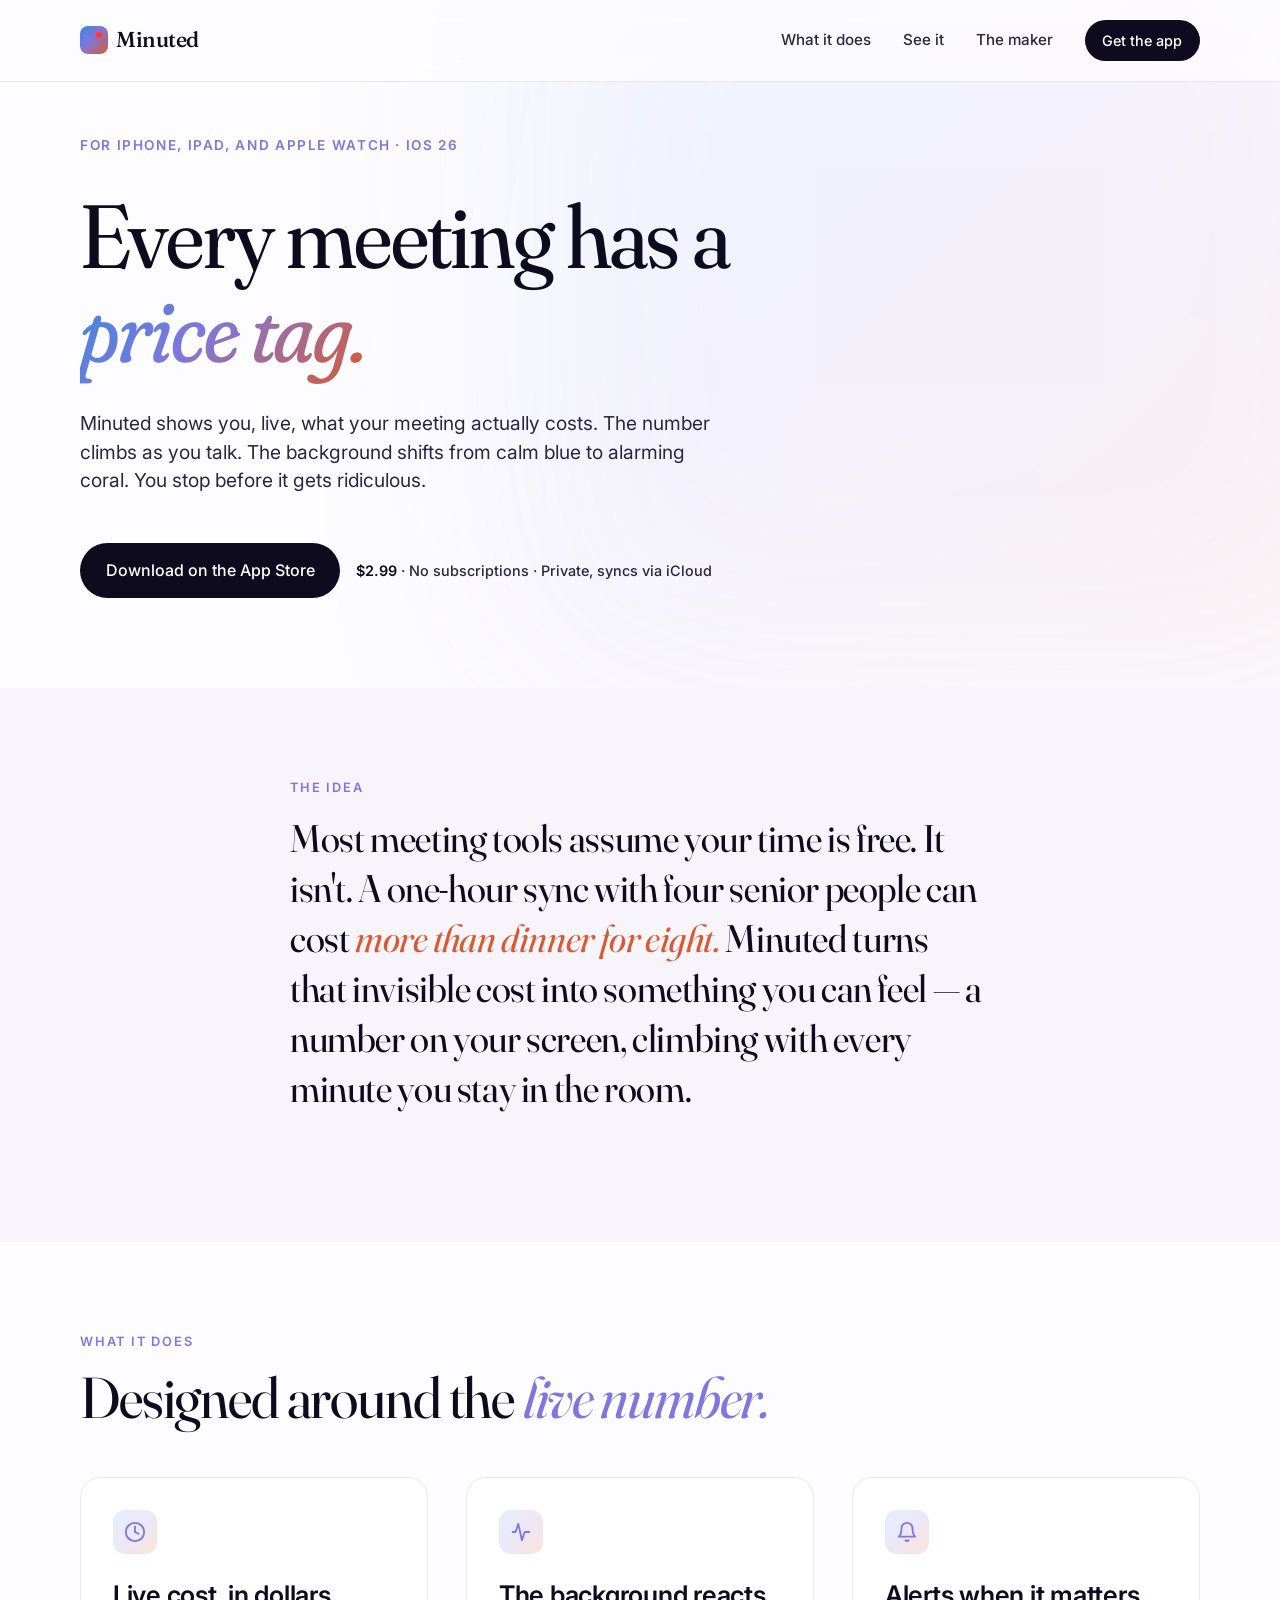
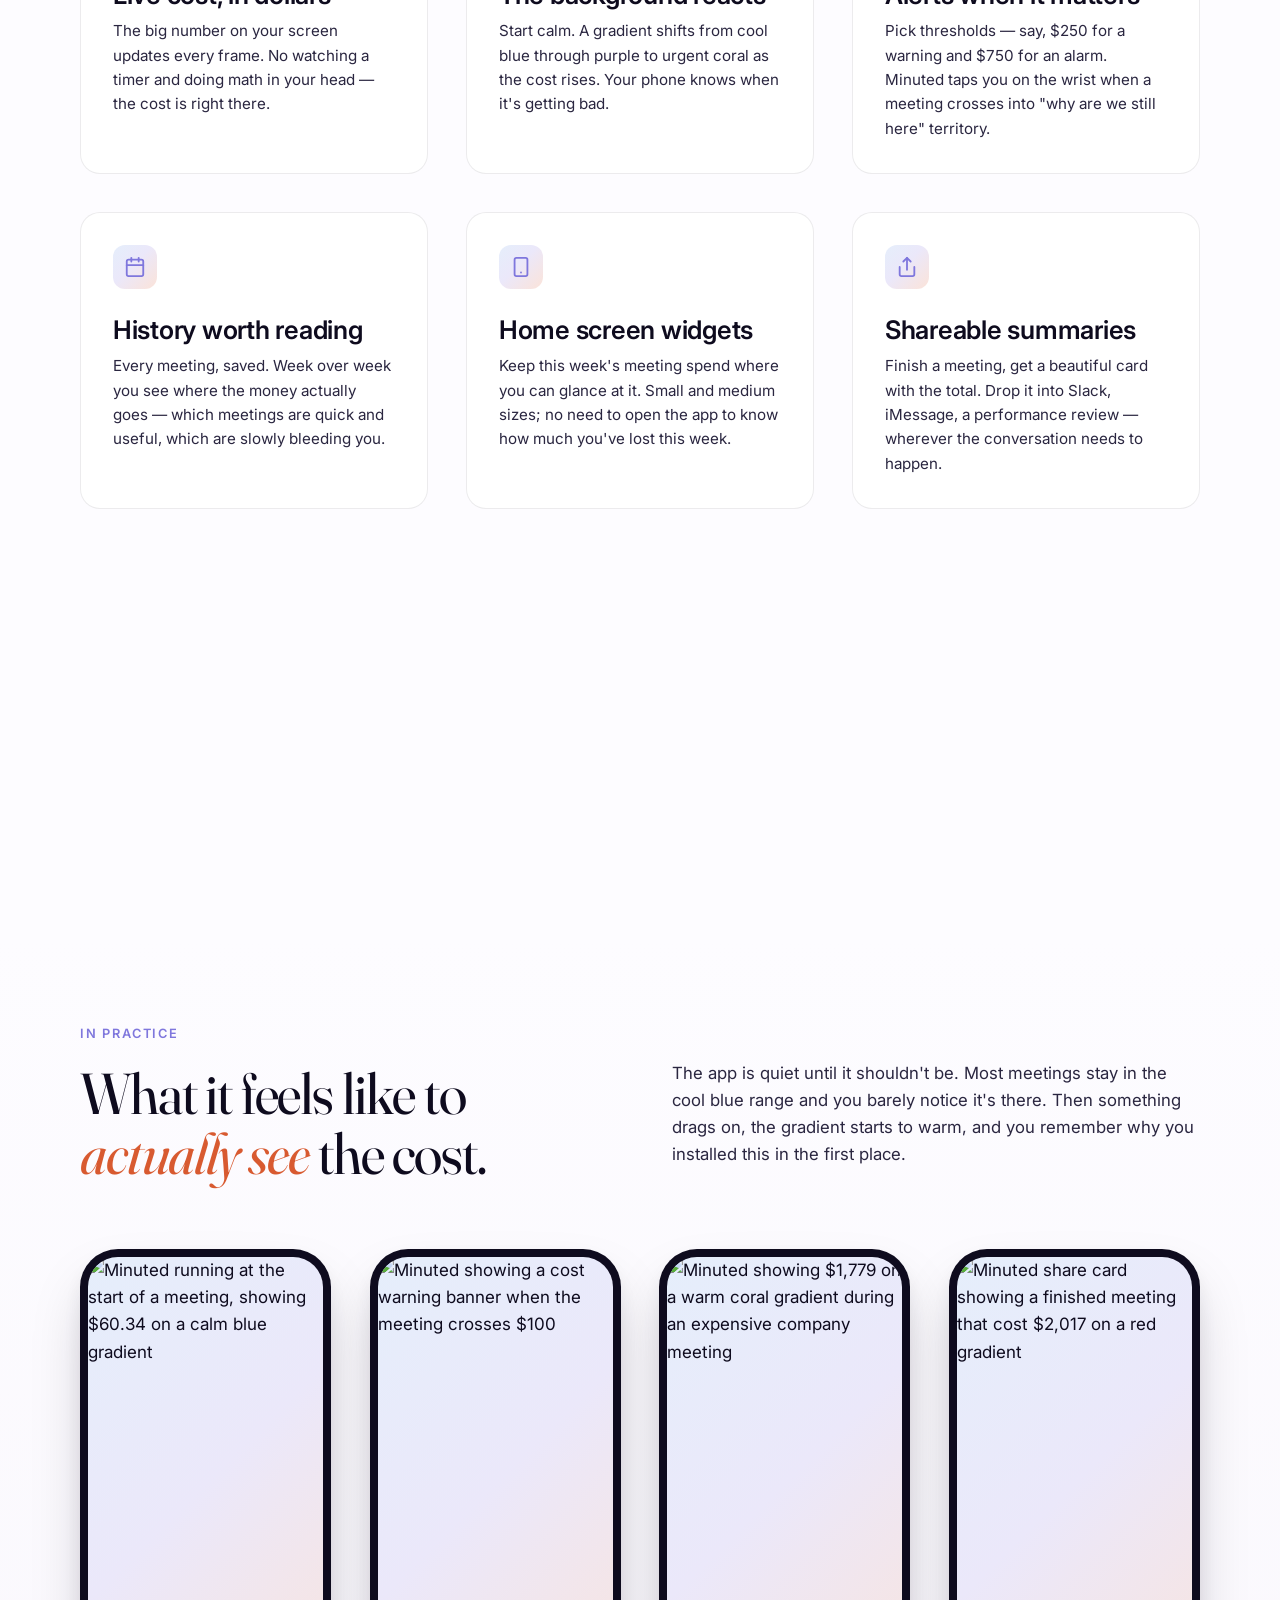
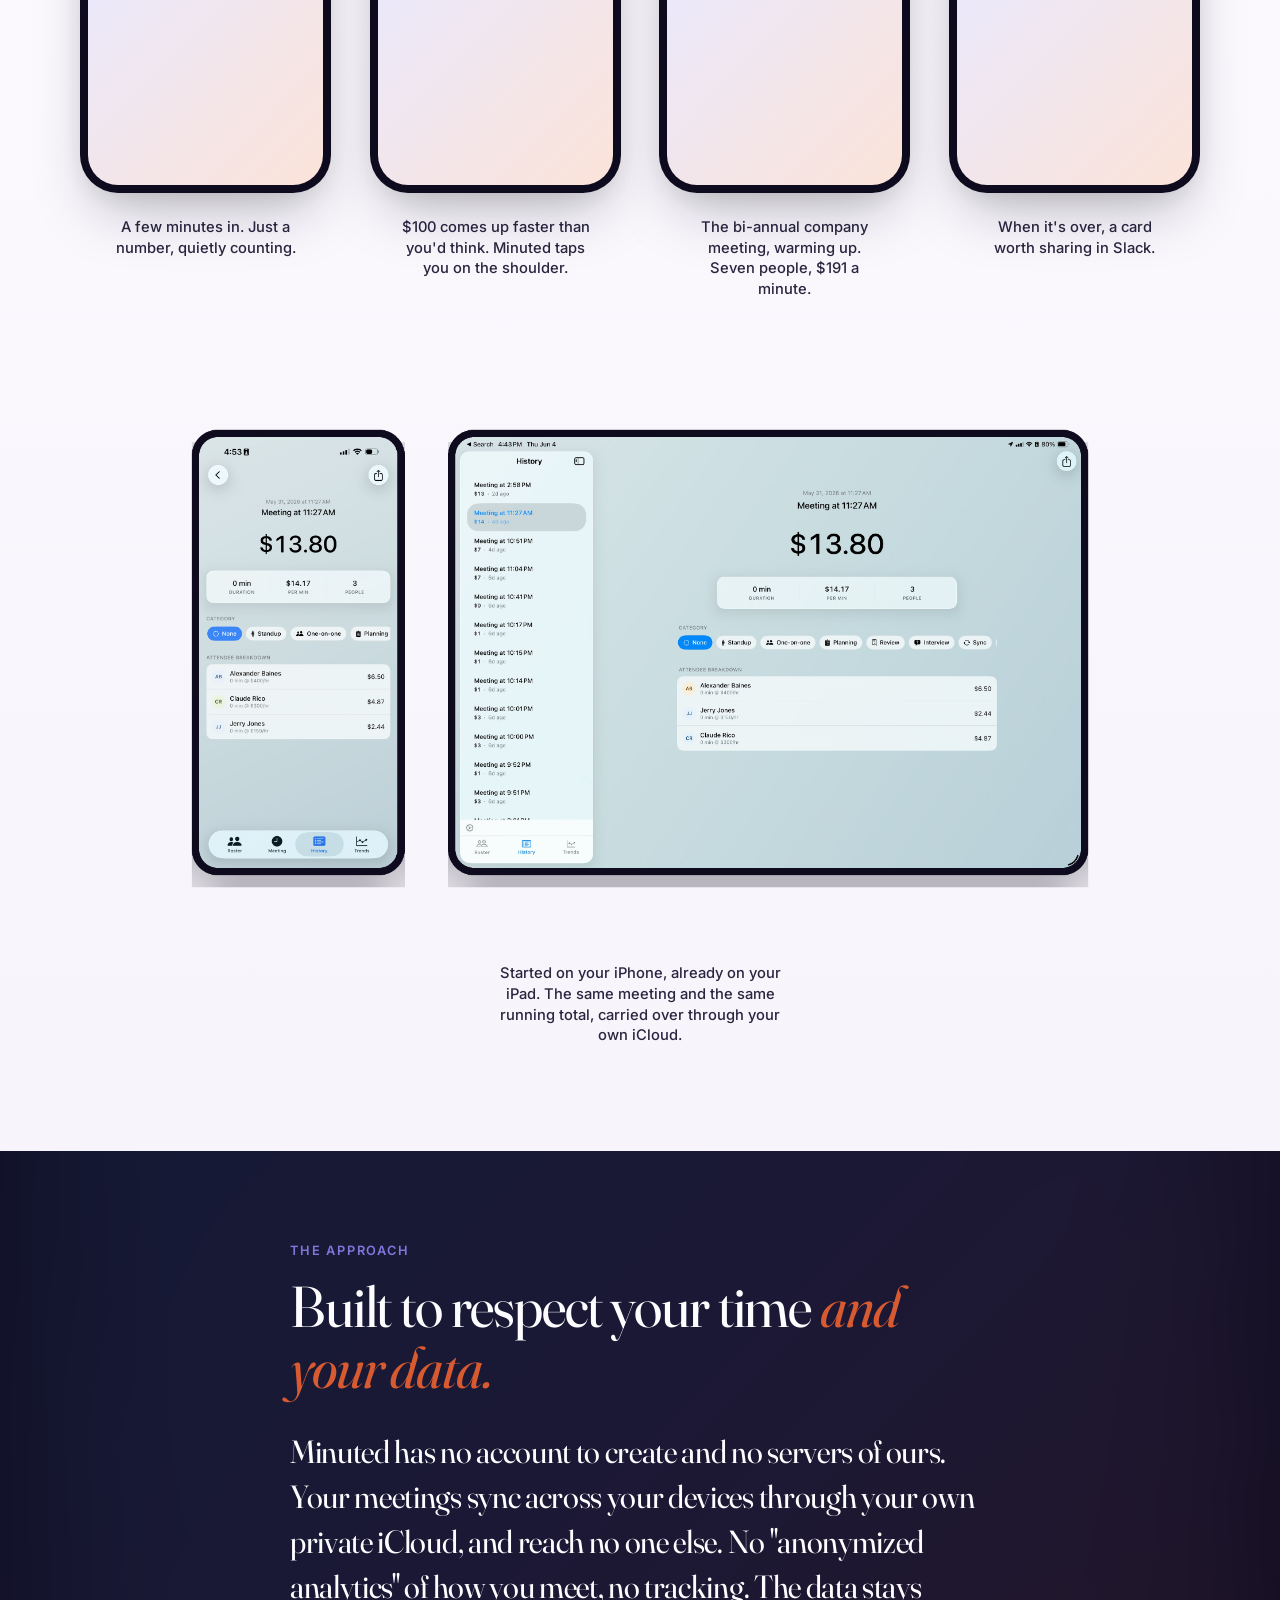
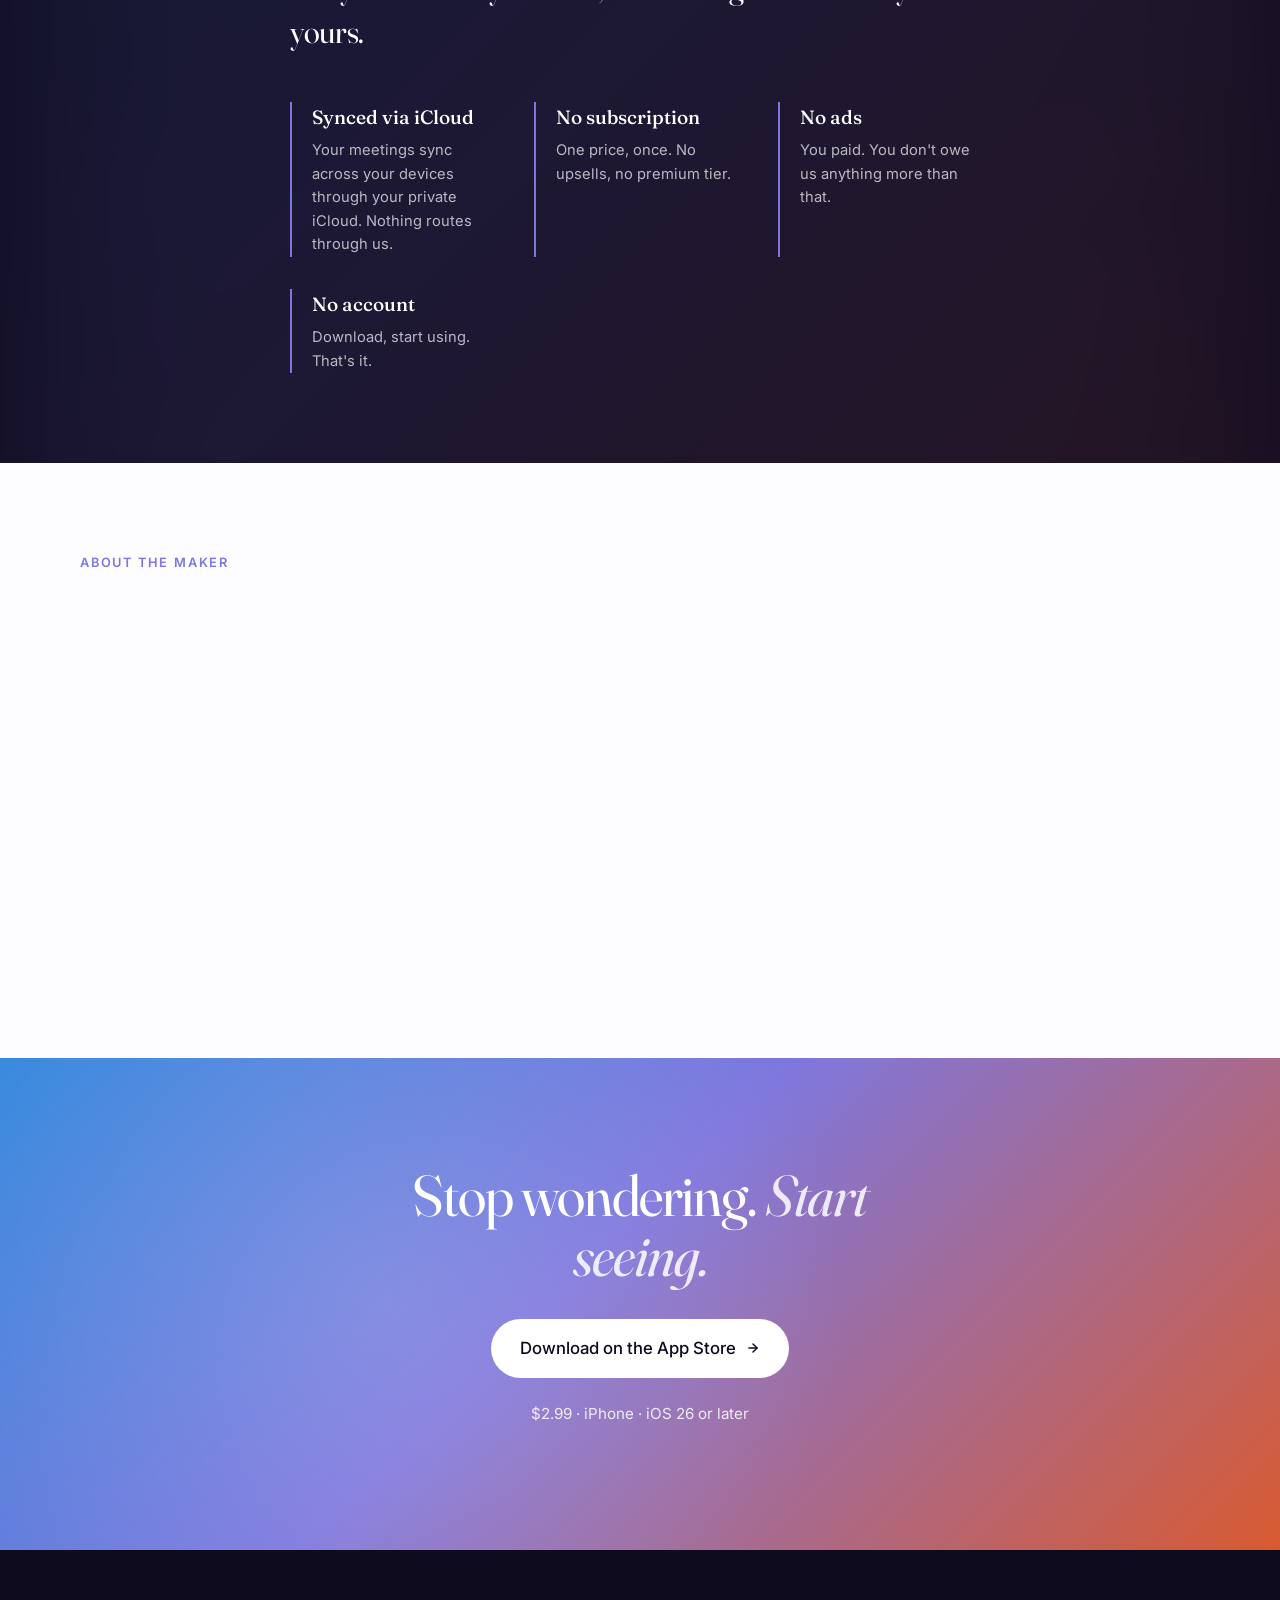
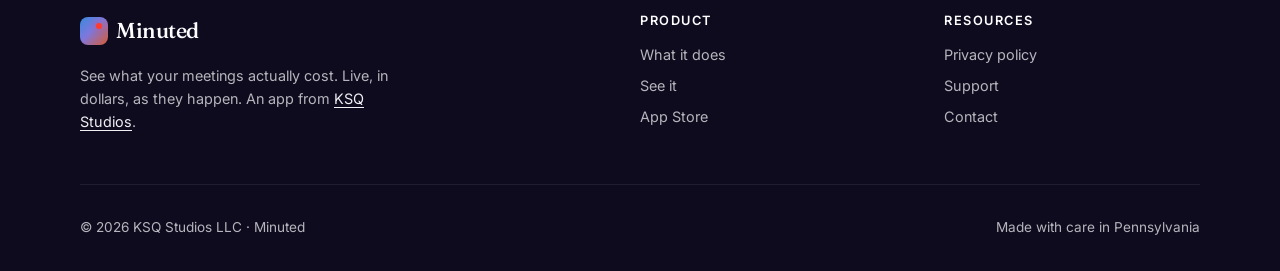
==== index.html @ d5bf0fa5 "Add Vesperine to sibling apps callout" ====
<!DOCTYPE html>
<html lang="en" class="no-js">
<head>
  <meta charset="UTF-8">
  <meta name="viewport" content="width=device-width, initial-scale=1.0">
  <meta name="description" content="Minuted shows you the real cost of your meetings, live, in dollars, as they happen.">
  <title>Minuted — The cost of this meeting</title>

  <!-- Favicon -->
  <link rel="icon" type="image/png" href="/favicon.png">
  <link rel="apple-touch-icon" href="/apple-touch-icon.png">

  <!-- Open Graph / social sharing -->
  <meta property="og:title" content="Minuted">
  <meta property="og:description" content="See what your meetings actually cost. Live, in dollars, as they happen.">
  <meta property="og:type" content="website">
  <meta property="og:url" content="https://minuted.org">
  <meta property="og:image" content="https://minuted.org/og-image.png">
  <meta property="og:image:width" content="1200">
  <meta property="og:image:height" content="630">
  <meta name="twitter:card" content="summary_large_image">
  <meta name="twitter:image" content="https://minuted.org/og-image.png">

  <link rel="canonical" href="https://minuted.org">

  <!-- Structured data for Google rich results -->
  <script type="application/ld+json">
  {
    "@context": "https://schema.org",
    "@type": "MobileApplication",
    "name": "Minuted",
    "description": "See what your meetings actually cost. Live, in dollars, as they happen.",
    "operatingSystem": "iOS 26 or later",
    "applicationCategory": "BusinessApplication",
    "offers": {
      "@type": "Offer",
      "price": "2.99",
      "priceCurrency": "USD"
    },
    "url": "https://minuted.org",
    "downloadUrl": "https://apps.apple.com/us/app/minuted/id6764897137",
    "image": "https://minuted.org/og-image.png",
    "screenshot": [
      "https://minuted.org/screenshots/meeting-cool.png",
      "https://minuted.org/screenshots/meeting-warning.png",
      "https://minuted.org/screenshots/meeting-alarm.png",
      "https://minuted.org/screenshots/share-card.png",
      "https://minuted.org/screenshots/sync-devices.png"
    ],
    "author": {
      "@type": "Organization",
      "name": "KSQ Studios LLC",
      "url": "https://ksqstudios.com"
    }
  }
  </script>

  <!-- Fonts -->
  <link rel="preconnect" href="https://fonts.googleapis.com">
  <link rel="preconnect" href="https://fonts.gstatic.com" crossorigin>
  <link href="https://fonts.googleapis.com/css2?family=Fraunces:ital,opsz,wght@0,9..144,300..900;1,9..144,300..900&family=Inter:wght@400;500;600;700&display=swap" rel="stylesheet">

  <!-- Plausible analytics -->
  <script defer data-domain="minuted.org" src="https://plausible.io/js/script.js"></script>

  <style>
    :root {
      /* Color system — anchored on purple, with full Minuted gradient */
      --color-blue: #378ADD;
      --color-purple: #7F77DD;
      --color-coral: #D85A30;
      --color-ink: #0E0B1E;
      --color-ink-soft: #2A2640;
      --color-mist: #F7F4FB;
      --color-paper: #FDFCFF;
      --color-border: rgba(14, 11, 30, 0.08);

      /* The signature Minuted gradient */
      --gradient-meeting: linear-gradient(135deg, #378ADD 0%, #7F77DD 45%, #D85A30 100%);
      --gradient-soft: linear-gradient(135deg, #E5EEFB 0%, #EBE8FA 45%, #FBE3D9 100%);

      /* Typography */
      --font-display: 'Fraunces', Georgia, serif;
      --font-body: 'Inter', -apple-system, BlinkMacSystemFont, sans-serif;

      /* Spacing */
      --container: 1200px;
      --container-narrow: 780px;
    }

    * { box-sizing: border-box; }

    html {
      scroll-behavior: smooth;
      -webkit-font-smoothing: antialiased;
      -moz-osx-font-smoothing: grayscale;
    }

    body {
      margin: 0;
      padding: 0;
      font-family: var(--font-body);
      font-size: 17px;
      line-height: 1.6;
      color: var(--color-ink);
      background: var(--color-paper);
      overflow-x: hidden;
    }

    /* Typography scale */
    h1, h2, h3, h4 {
      font-family: var(--font-display);
      font-weight: 400;
      letter-spacing: -0.02em;
      line-height: 1.05;
      margin: 0;
    }

    h1 {
      font-size: clamp(2.8rem, 7vw, 6rem);
      font-variation-settings: "opsz" 144, "SOFT" 50;
    }

    h2 {
      font-size: clamp(2.2rem, 4.5vw, 3.8rem);
      font-variation-settings: "opsz" 100;
    }

    h3 {
      font-size: clamp(1.3rem, 2vw, 1.65rem);
      font-family: var(--font-body);
      font-weight: 600;
      letter-spacing: -0.01em;
      line-height: 1.3;
    }

    p { margin: 0 0 1em; }

    a {
      color: var(--color-purple);
      text-decoration: none;
      transition: color 0.2s ease;
    }

    a:hover { color: var(--color-coral); }

    .container {
      max-width: var(--container);
      margin: 0 auto;
      padding: 0 clamp(20px, 5vw, 40px);
    }

    .container-narrow {
      max-width: var(--container-narrow);
      margin: 0 auto;
      padding: 0 clamp(20px, 5vw, 40px);
    }

    /* Nav */
    nav {
      position: fixed;
      top: 0;
      left: 0;
      right: 0;
      z-index: 100;
      padding: 1.25rem 0;
      background: rgba(253, 252, 255, 0.85);
      backdrop-filter: blur(12px);
      -webkit-backdrop-filter: blur(12px);
      border-bottom: 1px solid var(--color-border);
    }

    .nav-inner {
      display: flex;
      align-items: center;
      justify-content: space-between;
    }

    .logo {
      display: flex;
      align-items: center;
      gap: 0.5rem;
      font-family: var(--font-display);
      font-size: 1.35rem;
      font-weight: 500;
      color: var(--color-ink);
      letter-spacing: -0.02em;
    }

    .logo-mark {
      width: 28px;
      height: 28px;
      background: var(--gradient-meeting);
      border-radius: 8px;
      position: relative;
      overflow: hidden;
    }

    .logo-mark::after {
      content: '';
      position: absolute;
      top: 6px;
      right: 6px;
      width: 6px;
      height: 6px;
      background: #FF3B30;
      border-radius: 50%;
      box-shadow: 0 0 6px rgba(255, 59, 48, 0.6);
    }

    .nav-links {
      display: flex;
      gap: 2rem;
      align-items: center;
      font-size: 0.95rem;
    }

    .nav-links a {
      color: var(--color-ink-soft);
      font-weight: 500;
    }

    .nav-cta {
      background: var(--color-ink);
      color: white !important;
      padding: 0.55rem 1.1rem;
      border-radius: 100px;
      font-size: 0.9rem;
      transition: transform 0.2s ease, background 0.2s ease;
    }

    .nav-cta:hover {
      background: var(--color-purple);
      transform: translateY(-1px);
      color: white !important;
    }

    @media (max-width: 640px) {
      .nav-links a:not(.nav-cta) { display: none; }
    }

    /* Hero */
    .hero {
      padding: clamp(8rem, 15vh, 12rem) 0 clamp(4rem, 10vh, 8rem);
      position: relative;
      overflow: hidden;
    }

    .hero::before {
      content: '';
      position: absolute;
      top: -20%;
      right: -10%;
      width: 70%;
      height: 120%;
      background: var(--gradient-meeting);
      opacity: 0.08;
      filter: blur(120px);
      z-index: -1;
      animation: drift 20s ease-in-out infinite;
    }

    @keyframes drift {
      0%, 100% { transform: translate(0, 0) scale(1); }
      50% { transform: translate(-5%, 3%) scale(1.05); }
    }

    .hero-eyebrow {
      font-family: var(--font-body);
      font-size: 0.85rem;
      font-weight: 600;
      letter-spacing: 0.12em;
      text-transform: uppercase;
      color: var(--color-purple);
      margin-bottom: 2rem;
    }

    .hero h1 {
      max-width: 14ch;
    }

    .hero h1 em {
      font-style: italic;
      background: var(--gradient-meeting);
      -webkit-background-clip: text;
      background-clip: text;
      -webkit-text-fill-color: transparent;
      font-variation-settings: "opsz" 144, "SOFT" 100;
    }

    .hero-sub {
      max-width: 54ch;
      font-size: clamp(1.1rem, 1.5vw, 1.3rem);
      color: var(--color-ink-soft);
      margin-top: 2rem;
      line-height: 1.5;
    }

    .hero-ctas {
      display: flex;
      gap: 1rem;
      margin-top: 3rem;
      flex-wrap: wrap;
      align-items: center;
    }

    .btn-primary {
      display: inline-flex;
      align-items: center;
      gap: 0.6rem;
      background: var(--color-ink);
      color: white !important;
      padding: 0.9rem 1.6rem;
      border-radius: 100px;
      font-weight: 500;
      font-size: 1rem;
      transition: transform 0.2s ease, background 0.3s ease;
      position: relative;
      overflow: hidden;
    }

    .btn-primary::before {
      content: '';
      position: absolute;
      inset: 0;
      background: var(--gradient-meeting);
      opacity: 0;
      transition: opacity 0.3s ease;
    }

    .btn-primary:hover {
      transform: translateY(-2px);
      color: white !important;
    }

    .btn-primary:hover::before {
      opacity: 1;
    }

    .btn-primary span {
      position: relative;
      z-index: 1;
    }

    .price-tag {
      font-size: 0.9rem;
      color: var(--color-ink-soft);
      font-weight: 500;
    }

    .price-tag strong {
      color: var(--color-ink);
      font-weight: 600;
    }

    /* Section spacing */
    section {
      padding: clamp(4rem, 10vh, 8rem) 0;
    }

    .section-eyebrow {
      font-family: var(--font-body);
      font-size: 0.8rem;
      font-weight: 600;
      letter-spacing: 0.14em;
      text-transform: uppercase;
      color: var(--color-purple);
      margin-bottom: 1rem;
    }

    /* The pitch */
    .pitch {
      background: var(--color-mist);
      position: relative;
    }

    .pitch-lead {
      font-family: var(--font-display);
      font-size: clamp(1.6rem, 3vw, 2.4rem);
      line-height: 1.3;
      color: var(--color-ink);
      letter-spacing: -0.01em;
      font-variation-settings: "opsz" 100;
    }

    .pitch-lead em {
      font-style: italic;
      color: var(--color-coral);
    }

    /* Features */
    .features {
      position: relative;
    }

    .features-grid {
      display: grid;
      grid-template-columns: repeat(auto-fit, minmax(260px, 1fr));
      gap: clamp(1.5rem, 3vw, 2.5rem);
      margin-top: 3rem;
    }

    .feature {
      padding: 2rem;
      background: white;
      border: 1px solid var(--color-border);
      border-radius: 20px;
      transition: transform 0.3s ease, border-color 0.3s ease;
      position: relative;
      overflow: hidden;
    }

    .feature:hover {
      transform: translateY(-4px);
      border-color: var(--color-purple);
    }

    .feature-icon {
      width: 44px;
      height: 44px;
      border-radius: 12px;
      display: flex;
      align-items: center;
      justify-content: center;
      margin-bottom: 1.5rem;
      background: var(--gradient-soft);
      color: var(--color-purple);
    }

    .feature h3 {
      margin-bottom: 0.5rem;
    }

    .feature p {
      color: var(--color-ink-soft);
      font-size: 0.95rem;
      margin: 0;
    }

    /* Screenshots showcase */
    .showcase {
      background: linear-gradient(180deg, var(--color-paper) 0%, var(--color-mist) 100%);
    }

    .showcase-intro {
      display: grid;
      grid-template-columns: 1fr 1fr;
      gap: 4rem;
      align-items: end;
      margin-bottom: 4rem;
    }

    @media (max-width: 768px) {
      .showcase-intro {
        grid-template-columns: 1fr;
        gap: 1rem;
      }
    }

    .showcase-intro p {
      color: var(--color-ink-soft);
      font-size: 1.05rem;
    }

    .phone-grid {
      display: grid;
      grid-template-columns: repeat(auto-fit, minmax(240px, 1fr));
      gap: clamp(1.5rem, 3vw, 3rem);
      max-width: 1200px;
      margin: 0 auto;
    }

    .phone-frame {
      aspect-ratio: 9 / 19.5;
      background: var(--color-ink);
      border-radius: 38px;
      padding: 8px;
      box-shadow:
        0 30px 60px -15px rgba(14, 11, 30, 0.25),
        0 10px 30px -10px rgba(14, 11, 30, 0.15);
      position: relative;
      transition: transform 0.4s ease;
    }

    .phone-frame:hover {
      transform: translateY(-8px);
    }

    .phone-screen {
      width: 100%;
      height: 100%;
      border-radius: 30px;
      overflow: hidden;
      position: relative;
      background: var(--gradient-soft);
      display: block;
    }

    img.phone-screen {
      object-fit: cover;
      object-position: center;
    }

    .phone-caption {
      text-align: center;
      margin-top: 1.5rem;
      font-size: 0.92rem;
      color: var(--color-ink-soft);
      font-weight: 500;
      max-width: 22ch;
      margin-left: auto;
      margin-right: auto;
      line-height: 1.4;
    }

    .continuity {
      max-width: 1000px;
      margin: clamp(2.5rem, 5vw, 4rem) auto 0;
      text-align: center;
    }
    .continuity-img {
      width: 100%;
      height: auto;
      display: block;
    }
    .continuity .phone-caption {
      max-width: 34ch;
    }

    /* Philosophy */
    .philosophy {
      background: var(--color-ink);
      color: var(--color-paper);
      position: relative;
      overflow: hidden;
    }

    .philosophy::before {
      content: '';
      position: absolute;
      top: 50%;
      left: 50%;
      transform: translate(-50%, -50%);
      width: 100%;
      height: 150%;
      background: var(--gradient-meeting);
      opacity: 0.12;
      filter: blur(100px);
      z-index: 0;
    }

    .philosophy .container-narrow {
      position: relative;
      z-index: 1;
    }

    .philosophy h2 {
      color: var(--color-paper);
    }

    .philosophy-lead {
      font-family: var(--font-display);
      font-size: clamp(1.4rem, 2.5vw, 2rem);
      line-height: 1.4;
      color: var(--color-paper);
      font-variation-settings: "opsz" 100;
      margin-top: 2rem;
      letter-spacing: -0.01em;
    }

    .philosophy-lead em {
      font-style: italic;
      color: var(--color-coral);
    }

    .philosophy-points {
      margin-top: 3rem;
      display: grid;
      grid-template-columns: repeat(auto-fit, minmax(200px, 1fr));
      gap: 2rem;
    }

    .philosophy-point {
      border-left: 2px solid var(--color-purple);
      padding-left: 1.25rem;
    }

    .philosophy-point strong {
      font-family: var(--font-display);
      font-size: 1.2rem;
      font-weight: 500;
      display: block;
      margin-bottom: 0.4rem;
      color: var(--color-paper);
    }

    .philosophy-point p {
      margin: 0;
      font-size: 0.92rem;
      color: rgba(253, 252, 255, 0.7);
    }

    /* Maker */
    .maker {
      background: var(--color-paper);
    }

    .maker-content {
      display: grid;
      grid-template-columns: 1fr 2fr;
      gap: 4rem;
      align-items: start;
    }

    @media (max-width: 768px) {
      .maker-content {
        grid-template-columns: 1fr;
        gap: 2rem;
      }
    }

    .maker-label {
      font-family: var(--font-display);
      font-size: 1.1rem;
      font-style: italic;
      color: var(--color-ink-soft);
      font-variation-settings: "opsz" 100;
    }

    .maker-text p {
      font-size: 1.05rem;
      color: var(--color-ink-soft);
      line-height: 1.7;
    }

    .maker-text p:first-child::first-letter {
      font-family: var(--font-display);
      font-size: 3.5em;
      font-weight: 400;
      float: left;
      line-height: 0.85;
      margin: 0.05em 0.1em 0 0;
      color: var(--color-coral);
    }

    .maker-coming {
      margin-top: 2rem;
      padding: 1.5rem;
      background: var(--gradient-soft);
      border-radius: 16px;
      font-size: 0.95rem;
    }

    .maker-coming strong {
      font-family: var(--font-display);
      font-weight: 500;
      font-size: 1.1rem;
      display: block;
      margin-bottom: 0.3rem;
      color: var(--color-ink);
    }

    .maker-coming p {
      margin: 0;
      color: var(--color-ink-soft);
      font-size: 0.95rem;
    }

    /* CTA band */
    .cta-band {
      position: relative;
      padding: clamp(5rem, 12vh, 9rem) 0;
      text-align: center;
      background: var(--gradient-meeting);
      color: white;
      overflow: hidden;
    }

    .cta-band::before {
      content: '';
      position: absolute;
      inset: 0;
      background: radial-gradient(circle at 30% 50%, rgba(255,255,255,0.15) 0%, transparent 50%);
      z-index: 0;
    }

    .cta-band-inner {
      position: relative;
      z-index: 1;
    }

    .cta-band h2 {
      color: white;
      max-width: 16ch;
      margin: 0 auto 2rem;
    }

    .cta-band h2 em {
      font-style: italic;
      color: rgba(255, 255, 255, 0.85);
    }

    .btn-white {
      display: inline-flex;
      align-items: center;
      gap: 0.6rem;
      background: white;
      color: var(--color-ink) !important;
      padding: 1rem 1.8rem;
      border-radius: 100px;
      font-weight: 500;
      font-size: 1.05rem;
      transition: transform 0.2s ease;
    }

    .btn-white:hover {
      transform: translateY(-2px);
      color: var(--color-ink) !important;
    }

    /* Footer */
    footer {
      background: var(--color-ink);
      color: rgba(253, 252, 255, 0.7);
      padding: 4rem 0 2rem;
      font-size: 0.9rem;
    }

    .footer-inner {
      display: grid;
      grid-template-columns: 2fr 1fr 1fr;
      gap: 3rem;
      margin-bottom: 3rem;
    }

    @media (max-width: 768px) {
      .footer-inner {
        grid-template-columns: 1fr;
        gap: 2rem;
      }
    }

    .footer-brand {
      max-width: 320px;
    }

    .footer-brand .logo {
      color: var(--color-paper);
      margin-bottom: 1rem;
    }

    .footer-brand p {
      font-size: 0.9rem;
      line-height: 1.6;
      margin: 0;
    }

    .footer-col h4 {
      font-family: var(--font-body);
      font-size: 0.8rem;
      font-weight: 600;
      letter-spacing: 0.12em;
      text-transform: uppercase;
      color: var(--color-paper);
      margin: 0 0 1rem;
    }

    .footer-col a {
      display: block;
      color: rgba(253, 252, 255, 0.7);
      margin-bottom: 0.5rem;
    }

    .footer-col a:hover {
      color: var(--color-paper);
    }

    .footer-bottom {
      padding-top: 2rem;
      border-top: 1px solid rgba(253, 252, 255, 0.08);
      display: flex;
      justify-content: space-between;
      flex-wrap: wrap;
      gap: 1rem;
      font-size: 0.85rem;
    }

    /* ─────────────────────────────────────────────────────
       Scroll reveal animations
       Subtle fade + upward slide as elements enter viewport.
       Respects prefers-reduced-motion.
       ───────────────────────────────────────────────────── */

    .reveal {
      opacity: 0;
      transform: translateY(24px);
      transition:
        opacity 0.7s cubic-bezier(0.22, 0.61, 0.36, 1),
        transform 0.7s cubic-bezier(0.22, 0.61, 0.36, 1);
      will-change: opacity, transform;
    }

    .reveal.visible {
      opacity: 1;
      transform: translateY(0);
    }

    /* Staggered children — each child animates with an increasing delay */
    .reveal-stagger > * {
      opacity: 0;
      transform: translateY(24px);
      transition:
        opacity 0.7s cubic-bezier(0.22, 0.61, 0.36, 1),
        transform 0.7s cubic-bezier(0.22, 0.61, 0.36, 1);
      will-change: opacity, transform;
    }

    .reveal-stagger.visible > *:nth-child(1)  { transition-delay: 0.05s; opacity: 1; transform: translateY(0); }
    .reveal-stagger.visible > *:nth-child(2)  { transition-delay: 0.12s; opacity: 1; transform: translateY(0); }
    .reveal-stagger.visible > *:nth-child(3)  { transition-delay: 0.19s; opacity: 1; transform: translateY(0); }
    .reveal-stagger.visible > *:nth-child(4)  { transition-delay: 0.26s; opacity: 1; transform: translateY(0); }
    .reveal-stagger.visible > *:nth-child(5)  { transition-delay: 0.33s; opacity: 1; transform: translateY(0); }
    .reveal-stagger.visible > *:nth-child(6)  { transition-delay: 0.40s; opacity: 1; transform: translateY(0); }

    /* Reduce motion — respect the user's system setting.
       When enabled, content appears instantly with no animation. */
    @media (prefers-reduced-motion: reduce) {
      .reveal,
      .reveal-stagger > * {
        opacity: 1 !important;
        transform: none !important;
        transition: none !important;
      }
    }

    /* No-JS fallback — if JavaScript is disabled, show everything
       immediately so content isn't invisible. */
    .no-js .reveal,
    .no-js .reveal-stagger > * {
      opacity: 1;
      transform: none;
    }
  </style>
  <script>
    // Remove no-js class early (inline, before body renders) so we don't
    // see a flash of "everything visible" before the JS observer kicks in.
    document.documentElement.classList.remove('no-js');
  </script>
</head>
<body>

  <nav>
    <div class="container">
      <div class="nav-inner">
        <a href="/" class="logo">
          <div class="logo-mark"></div>
          <span>Minuted</span>
        </a>
        <div class="nav-links">
          <a href="#what">What it does</a>
          <a href="#showcase">See it</a>
          <a href="#maker">The maker</a>
          <a href="https://apps.apple.com/us/app/minuted/id6764897137" class="nav-cta" target="_blank" rel="noopener">Get the app</a>
        </div>
      </div>
    </div>
  </nav>

  <header class="hero">
    <div class="container">
      <div class="hero-eyebrow">For iPhone, iPad, and Apple Watch · iOS 26</div>
      <h1>Every meeting has a <em>price tag.</em></h1>
      <p class="hero-sub">Minuted shows you, live, what your meeting actually costs. The number climbs as you talk. The background shifts from calm blue to alarming coral. You stop before it gets ridiculous.</p>
      <div class="hero-ctas">
        <a href="https://apps.apple.com/us/app/minuted/id6764897137" class="btn-primary" target="_blank" rel="noopener">
          <span>Download on the App Store</span>
        </a>
        <span class="price-tag"><strong>$2.99</strong> · No subscriptions · Private, syncs via iCloud</span>
      </div>
    </div>
  </header>

  <section class="pitch" id="what">
    <div class="container-narrow reveal">
      <div class="section-eyebrow">The idea</div>
      <p class="pitch-lead">Most meeting tools assume your time is free. It isn't. A one-hour sync with four senior people can cost <em>more than dinner for eight.</em> Minuted turns that invisible cost into something you can feel — a number on your screen, climbing with every minute you stay in the room.</p>
    </div>
  </section>

  <section class="features">
    <div class="container">
      <div class="reveal">
        <div class="section-eyebrow">What it does</div>
        <h2>Designed around the <em style="font-style:italic;color:var(--color-purple)">live number.</em></h2>
      </div>
      <div class="features-grid reveal-stagger">

        <div class="feature">
          <div class="feature-icon">
            <svg width="22" height="22" viewBox="0 0 24 24" fill="none" stroke="currentColor" stroke-width="2" stroke-linecap="round" stroke-linejoin="round">
              <circle cx="12" cy="12" r="10"></circle>
              <line x1="12" y1="6" x2="12" y2="12"></line>
              <line x1="12" y1="12" x2="16" y2="14"></line>
            </svg>
          </div>
          <h3>Live cost, in dollars</h3>
          <p>The big number on your screen updates every frame. No watching a timer and doing math in your head — the cost is right there.</p>
        </div>

        <div class="feature">
          <div class="feature-icon">
            <svg width="22" height="22" viewBox="0 0 24 24" fill="none" stroke="currentColor" stroke-width="2" stroke-linecap="round" stroke-linejoin="round">
              <path d="M3 12h3l3-9 4 18 3-9h5"></path>
            </svg>
          </div>
          <h3>The background reacts</h3>
          <p>Start calm. A gradient shifts from cool blue through purple to urgent coral as the cost rises. Your phone knows when it's getting bad.</p>
        </div>

        <div class="feature">
          <div class="feature-icon">
            <svg width="22" height="22" viewBox="0 0 24 24" fill="none" stroke="currentColor" stroke-width="2" stroke-linecap="round" stroke-linejoin="round">
              <path d="M18 8A6 6 0 0 0 6 8c0 7-3 9-3 9h18s-3-2-3-9"></path>
              <path d="M13.73 21a2 2 0 0 1-3.46 0"></path>
            </svg>
          </div>
          <h3>Alerts when it matters</h3>
          <p>Pick thresholds — say, $250 for a warning and $750 for an alarm. Minuted taps you on the wrist when a meeting crosses into "why are we still here" territory.</p>
        </div>

        <div class="feature">
          <div class="feature-icon">
            <svg width="22" height="22" viewBox="0 0 24 24" fill="none" stroke="currentColor" stroke-width="2" stroke-linecap="round" stroke-linejoin="round">
              <rect x="3" y="4" width="18" height="18" rx="2" ry="2"></rect>
              <line x1="16" y1="2" x2="16" y2="6"></line>
              <line x1="8" y1="2" x2="8" y2="6"></line>
              <line x1="3" y1="10" x2="21" y2="10"></line>
            </svg>
          </div>
          <h3>History worth reading</h3>
          <p>Every meeting, saved. Week over week you see where the money actually goes — which meetings are quick and useful, which are slowly bleeding you.</p>
        </div>

        <div class="feature">
          <div class="feature-icon">
            <svg width="22" height="22" viewBox="0 0 24 24" fill="none" stroke="currentColor" stroke-width="2" stroke-linecap="round" stroke-linejoin="round">
              <rect x="5" y="2" width="14" height="20" rx="2" ry="2"></rect>
              <line x1="12" y1="18" x2="12" y2="18"></line>
            </svg>
          </div>
          <h3>Home screen widgets</h3>
          <p>Keep this week's meeting spend where you can glance at it. Small and medium sizes; no need to open the app to know how much you've lost this week.</p>
        </div>

        <div class="feature">
          <div class="feature-icon">
            <svg width="22" height="22" viewBox="0 0 24 24" fill="none" stroke="currentColor" stroke-width="2" stroke-linecap="round" stroke-linejoin="round">
              <path d="M4 12v8a2 2 0 0 0 2 2h12a2 2 0 0 0 2-2v-8"></path>
              <polyline points="16 6 12 2 8 6"></polyline>
              <line x1="12" y1="2" x2="12" y2="15"></line>
            </svg>
          </div>
          <h3>Shareable summaries</h3>
          <p>Finish a meeting, get a beautiful card with the total. Drop it into Slack, iMessage, a performance review — wherever the conversation needs to happen.</p>
        </div>

        <div class="feature">
          <div class="feature-icon">
            <svg width="22" height="22" viewBox="0 0 24 24" fill="none" stroke="currentColor" stroke-width="2" stroke-linecap="round" stroke-linejoin="round">
              <path d="M3 12a9 9 0 0 1 9-9 9.75 9.75 0 0 1 6.74 2.74L21 8"></path>
              <path d="M21 3v5h-5"></path>
              <path d="M21 12a9 9 0 0 1-9 9 9.75 9.75 0 0 1-6.74-2.74L3 16"></path>
              <path d="M3 21v-5h5"></path>
            </svg>
          </div>
          <h3>On every device</h3>
          <p>Start on your iPhone, pick it up on your iPad. Your roster and your full history stay in step across everything you're signed in to, synced through your own iCloud.</p>
        </div>

      </div>
    </div>
  </section>

  <section class="showcase" id="showcase">
    <div class="container">
      <div class="reveal">
        <div class="section-eyebrow">In practice</div>
        <div class="showcase-intro">
          <h2>What it feels like to <em style="font-style:italic;color:var(--color-coral)">actually see</em> the cost.</h2>
          <p>The app is quiet until it shouldn't be. Most meetings stay in the cool blue range and you barely notice it's there. Then something drags on, the gradient starts to warm, and you remember why you installed this in the first place.</p>
        </div>
      </div>

      <div class="phone-grid reveal-stagger">
        <div>
          <div class="phone-frame">
            <img src="screenshots/meeting-cool.png" alt="Minuted running at the start of a meeting, showing $60.34 on a calm blue gradient" class="phone-screen">
          </div>
          <p class="phone-caption">A few minutes in. Just a number, quietly counting.</p>
        </div>

        <div>
          <div class="phone-frame">
            <img src="screenshots/meeting-warning.png" alt="Minuted showing a cost warning banner when the meeting crosses $100" class="phone-screen">
          </div>
          <p class="phone-caption">$100 comes up faster than you'd think. Minuted taps you on the shoulder.</p>
        </div>

        <div>
          <div class="phone-frame">
            <img src="screenshots/meeting-alarm.png" alt="Minuted showing $1,779 on a warm coral gradient during an expensive company meeting" class="phone-screen">
          </div>
          <p class="phone-caption">The bi-annual company meeting, warming up. Seven people, $191 a minute.</p>
        </div>

        <div>
          <div class="phone-frame">
            <img src="screenshots/share-card.png" alt="Minuted share card showing a finished meeting that cost $2,017 on a red gradient" class="phone-screen">
          </div>
          <p class="phone-caption">When it's over, a card worth sharing in Slack.</p>
        </div>
      </div>

      <div class="continuity reveal">
        <img src="screenshots/sync-devices.png" alt="The same Minuted meeting open on an iPhone and an iPad side by side, both showing the identical running total, demonstrating iCloud sync across devices" class="continuity-img">
        <p class="phone-caption">Started on your iPhone, already on your iPad. The same meeting and the same running total, carried over through your own iCloud.</p>
      </div>

    </div>
  </section>

  <section class="philosophy">
    <div class="container-narrow">
      <div class="reveal">
        <div class="section-eyebrow" style="color:var(--color-purple)">The approach</div>
        <h2>Built to respect your time <em style="font-style:italic;color:var(--color-coral)">and your data.</em></h2>
        <p class="philosophy-lead">Minuted has no account to create and no servers of ours. Your meetings sync across your devices through your own private iCloud, and reach no one else. No "anonymized analytics" of how you meet, no tracking. The data stays yours.</p>
      </div>

      <div class="philosophy-points reveal-stagger">
        <div class="philosophy-point">
          <strong>Synced via iCloud</strong>
          <p>Your meetings sync across your devices through your private iCloud. Nothing routes through us.</p>
        </div>
        <div class="philosophy-point">
          <strong>No subscription</strong>
          <p>One price, once. No upsells, no premium tier.</p>
        </div>
        <div class="philosophy-point">
          <strong>No ads</strong>
          <p>You paid. You don't owe us anything more than that.</p>
        </div>
        <div class="philosophy-point">
          <strong>No account</strong>
          <p>Download, start using. That's it.</p>
        </div>
      </div>
    </div>
  </section>

  <section class="maker" id="maker">
    <div class="container">
      <div class="section-eyebrow">About the maker</div>
      <div class="maker-content reveal">
        <div class="maker-label">Made by one person, on purpose.</div>
        <div class="maker-text">
          <p>Minuted is made by Kurt Klein — a person who sat in one too many meetings wondering what they were actually costing the company. The first version was a spreadsheet. This is what it grew into.</p>
          <p>It's published under <a href="https://ksqstudios.com" target="_blank" rel="noopener">KSQ Studios</a>, a one-person software studio in Pennsylvania. No team, no venture funding, no roadmap dictated by someone else. Just an app I built because I wanted it to exist, and thought maybe you would too.</p>

          <div class="maker-coming">
            <strong>Also from KSQ Studios</strong>
            <p>Four more apps from the same studio: <a href="https://winnowed.app" target="_blank" rel="noopener">Winnowed</a> (subscription tracking, with a quarterly review ritual), <a href="https://eclipsedsleep.com" target="_blank" rel="noopener">Eclipsed</a> (sleep debt made visible), <a href="https://endured.app" target="_blank" rel="noopener">Endured</a> (focus sessions, honestly recorded), and <a href="https://vesperine.app" target="_blank" rel="noopener">Vesperine</a> (a contemplative evening journal).</p>
          </div>
        </div>
      </div>
    </div>
  </section>

  <section class="cta-band">
    <div class="cta-band-inner container reveal">
      <h2>Stop wondering. <em>Start seeing.</em></h2>
      <a href="https://apps.apple.com/us/app/minuted/id6764897137" class="btn-white" target="_blank" rel="noopener">
        <span>Download on the App Store</span>
        <svg width="14" height="14" viewBox="0 0 24 24" fill="none" stroke="currentColor" stroke-width="2.5" stroke-linecap="round" stroke-linejoin="round">
          <line x1="5" y1="12" x2="19" y2="12"></line>
          <polyline points="12 5 19 12 12 19"></polyline>
        </svg>
      </a>
      <p style="margin-top:1.5rem;opacity:0.85;font-size:0.95rem">$2.99 · iPhone · iOS 26 or later</p>
    </div>
  </section>

  <footer>
    <div class="container">
      <div class="footer-inner">
        <div class="footer-brand">
          <div class="logo">
            <div class="logo-mark"></div>
            <span>Minuted</span>
          </div>
          <p>See what your meetings actually cost. Live, in dollars, as they happen. An app from <a href="https://ksqstudios.com" style="color:rgba(253,252,255,0.95);text-decoration:underline;text-decoration-thickness:1px;text-underline-offset:3px;">KSQ Studios</a>.</p>
        </div>

        <div class="footer-col">
          <h4>Product</h4>
          <a href="#what">What it does</a>
          <a href="#showcase">See it</a>
          <a href="https://apps.apple.com/us/app/minuted/id6764897137" target="_blank" rel="noopener">App Store</a>
        </div>

        <div class="footer-col">
          <h4>Resources</h4>
          <a href="/privacy">Privacy policy</a>
          <a href="/support">Support</a>
          <a href="mailto:support@ksqstudios.com">Contact</a>
        </div>
      </div>

      <div class="footer-bottom">
        <div>© 2026 KSQ Studios LLC · Minuted</div>
        <div>Made with care in Pennsylvania</div>
      </div>
    </div>
  </footer>

  <script>
    // Scroll reveal — observe .reveal and .reveal-stagger elements.
    // When they enter the viewport, add .visible to trigger the CSS animation.
    // Elements animate once and then stop observing (no re-animation on scroll-up).

    (function() {
      // Feature detection — if IntersectionObserver isn't available (very old browsers),
      // just show everything immediately.
      if (!('IntersectionObserver' in window)) {
        document.querySelectorAll('.reveal, .reveal-stagger').forEach(el => {
          el.classList.add('visible');
        });
        return;
      }

      const observer = new IntersectionObserver((entries) => {
        entries.forEach(entry => {
          if (entry.isIntersecting) {
            entry.target.classList.add('visible');
            observer.unobserve(entry.target);
          }
        });
      }, {
        // Trigger when element is 15% into the viewport — feels natural,
        // content has time to animate in before the user scrolls past it.
        threshold: 0.15,
        rootMargin: '0px 0px -50px 0px'
      });

      document.querySelectorAll('.reveal, .reveal-stagger').forEach(el => {
        observer.observe(el);
      });
    })();
  </script>

</body>
</html>
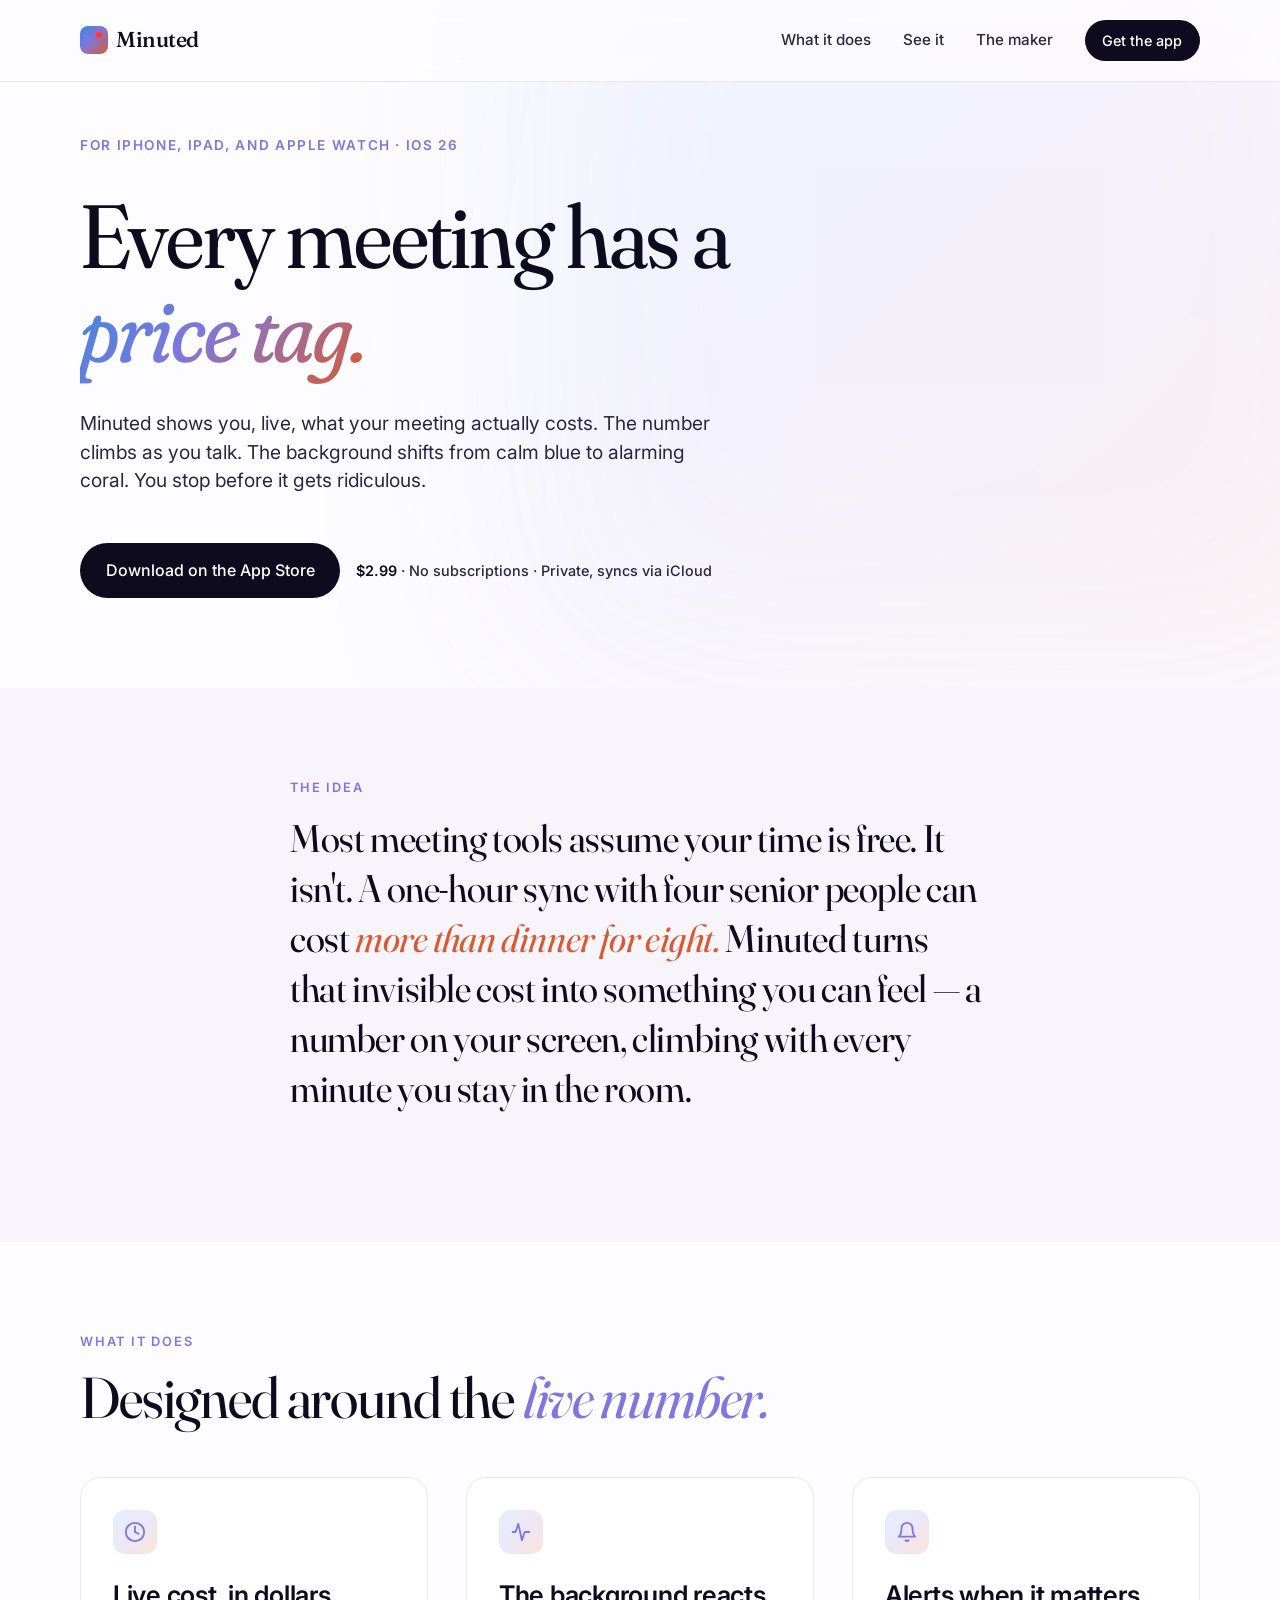
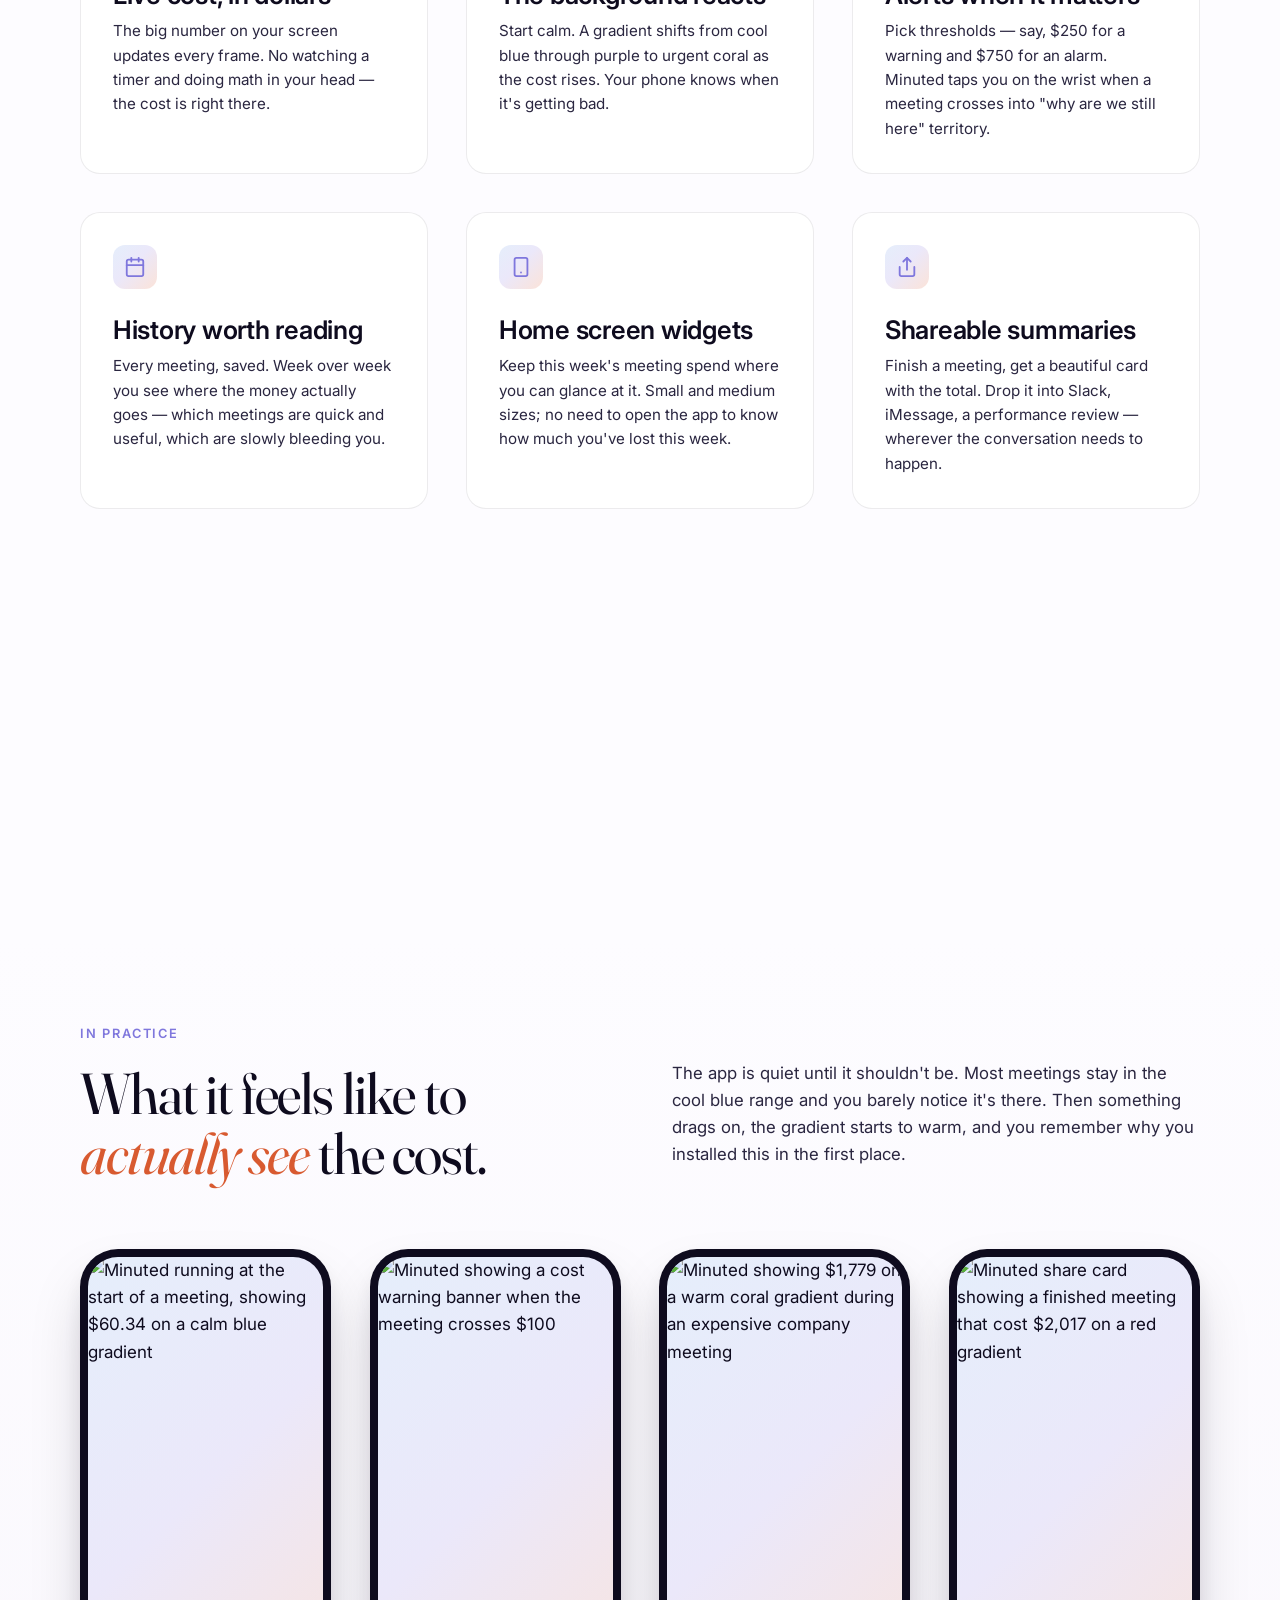
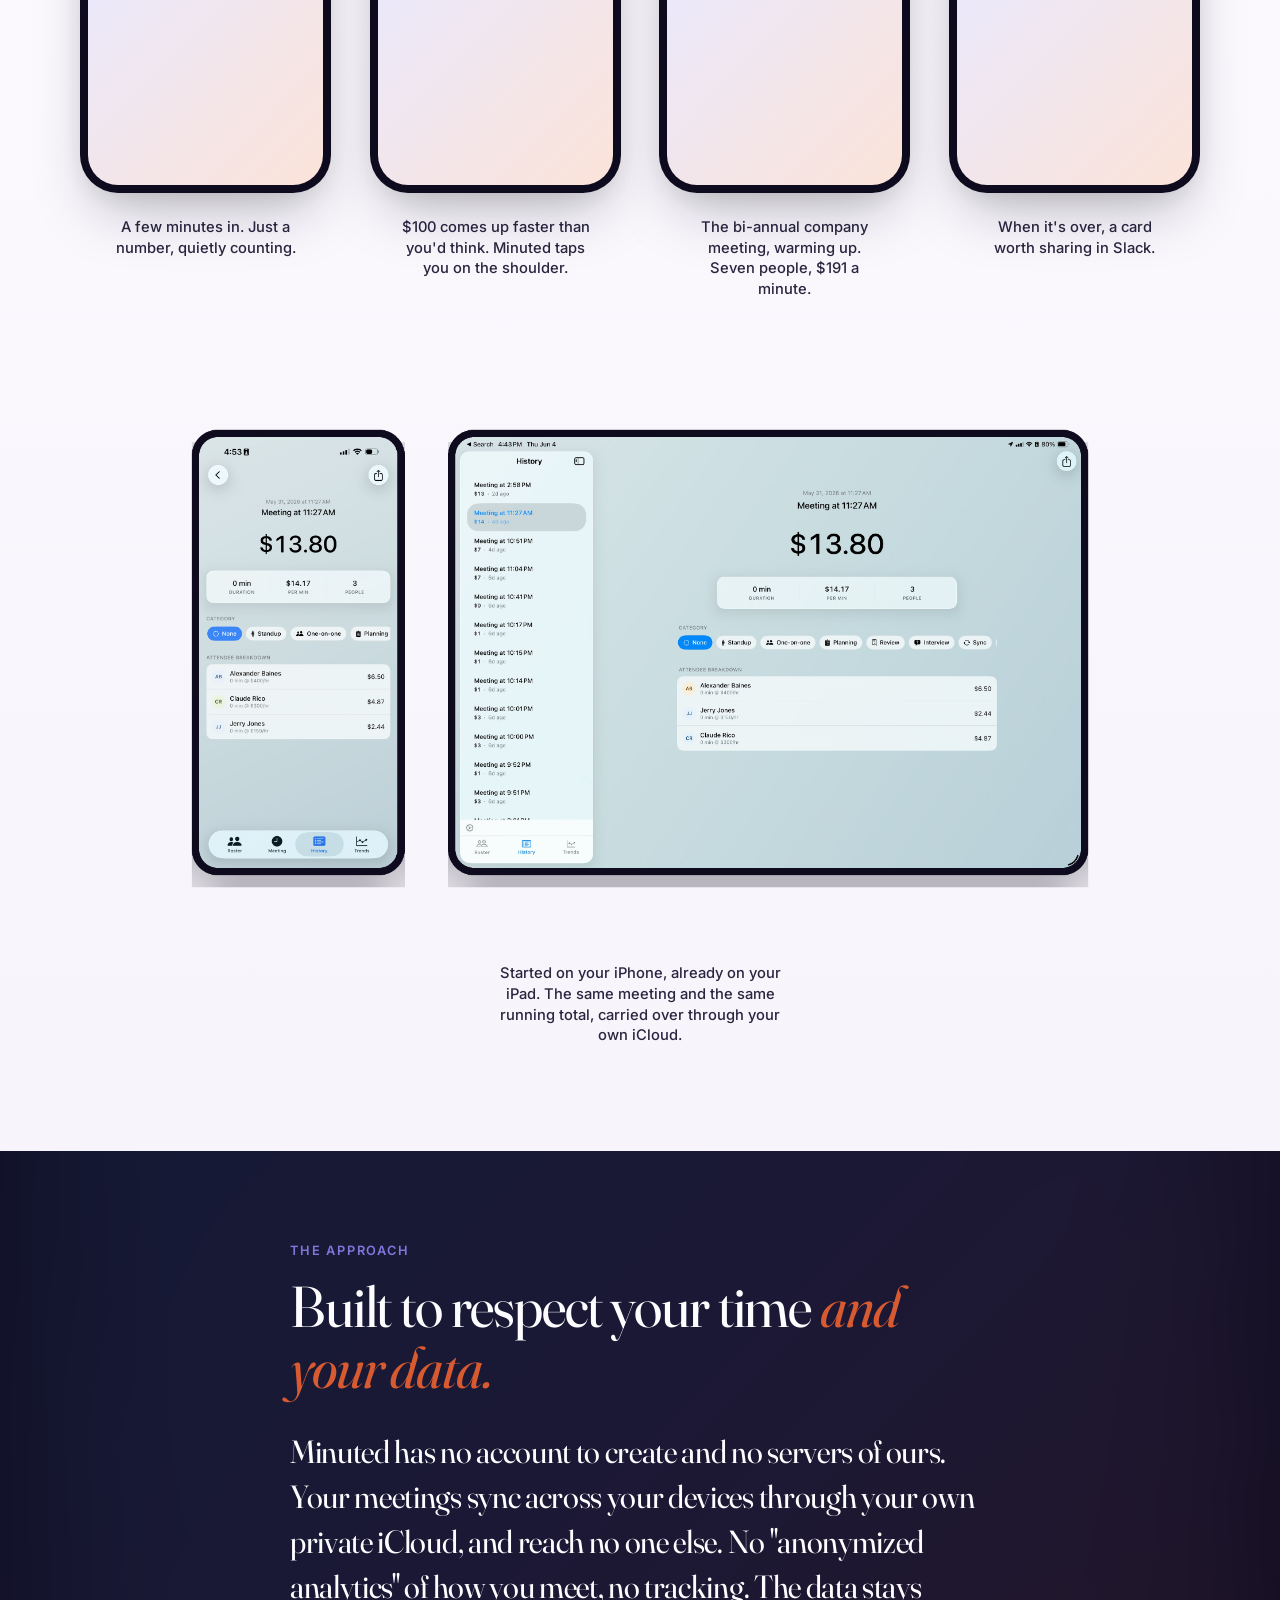
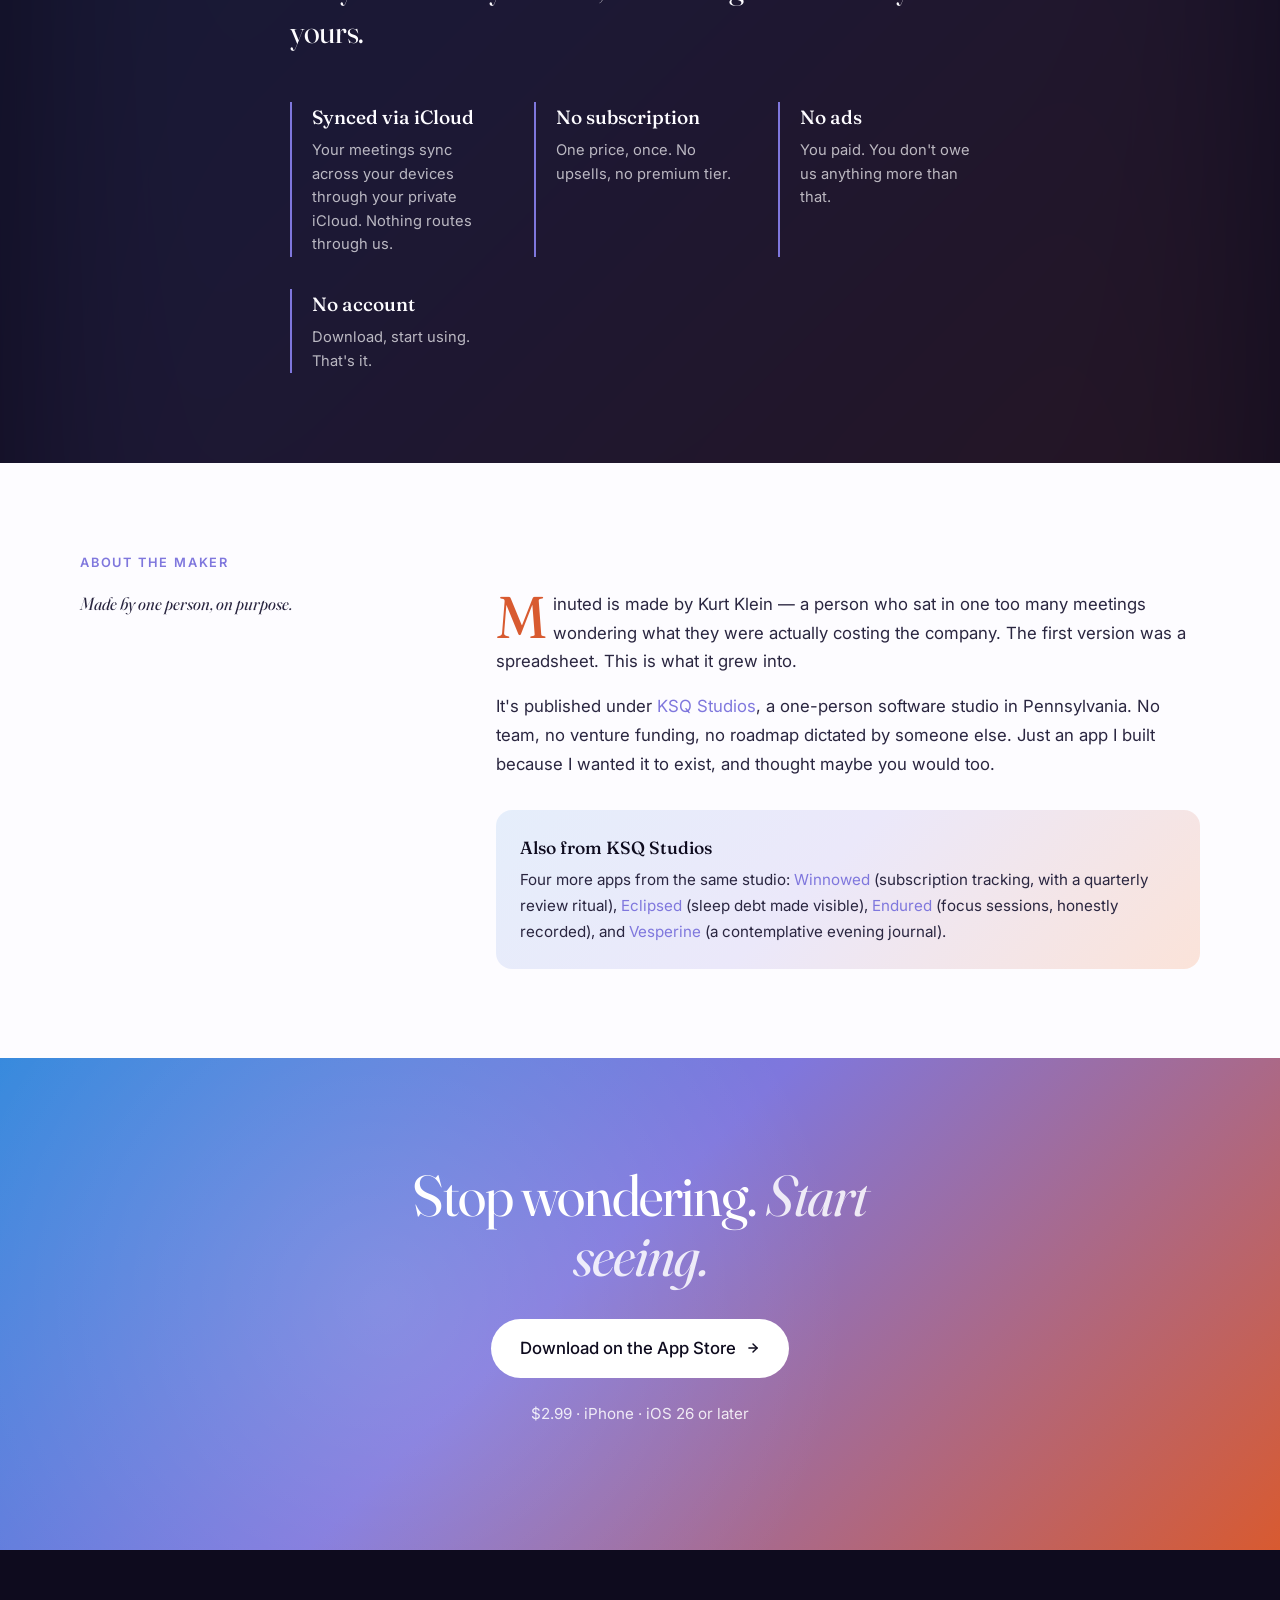
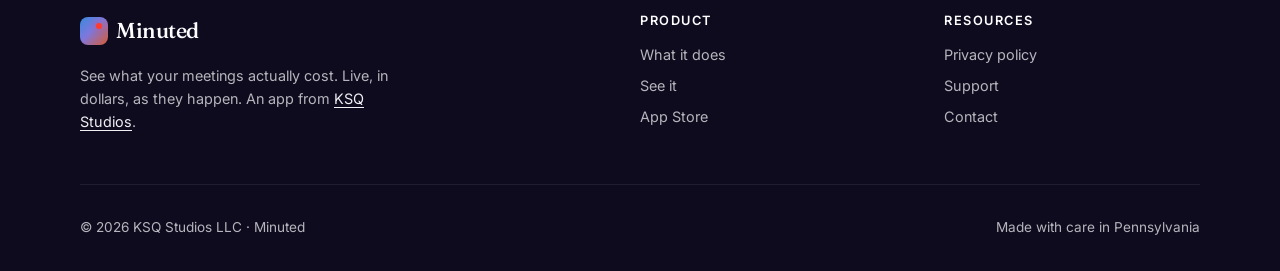
==== commit b8205f54: "Updated tech support email" ====
--- a/index.html
+++ b/index.html
@@ -1112,7 +1112,7 @@
           <h4>Resources</h4>
           <a href="/privacy">Privacy policy</a>
           <a href="/support">Support</a>
-          <a href="mailto:support@ksqstudios.com">Contact</a>
+          <a href="mailto:techsupport@ksqstudios.com">Contact</a>
         </div>
       </div>
 
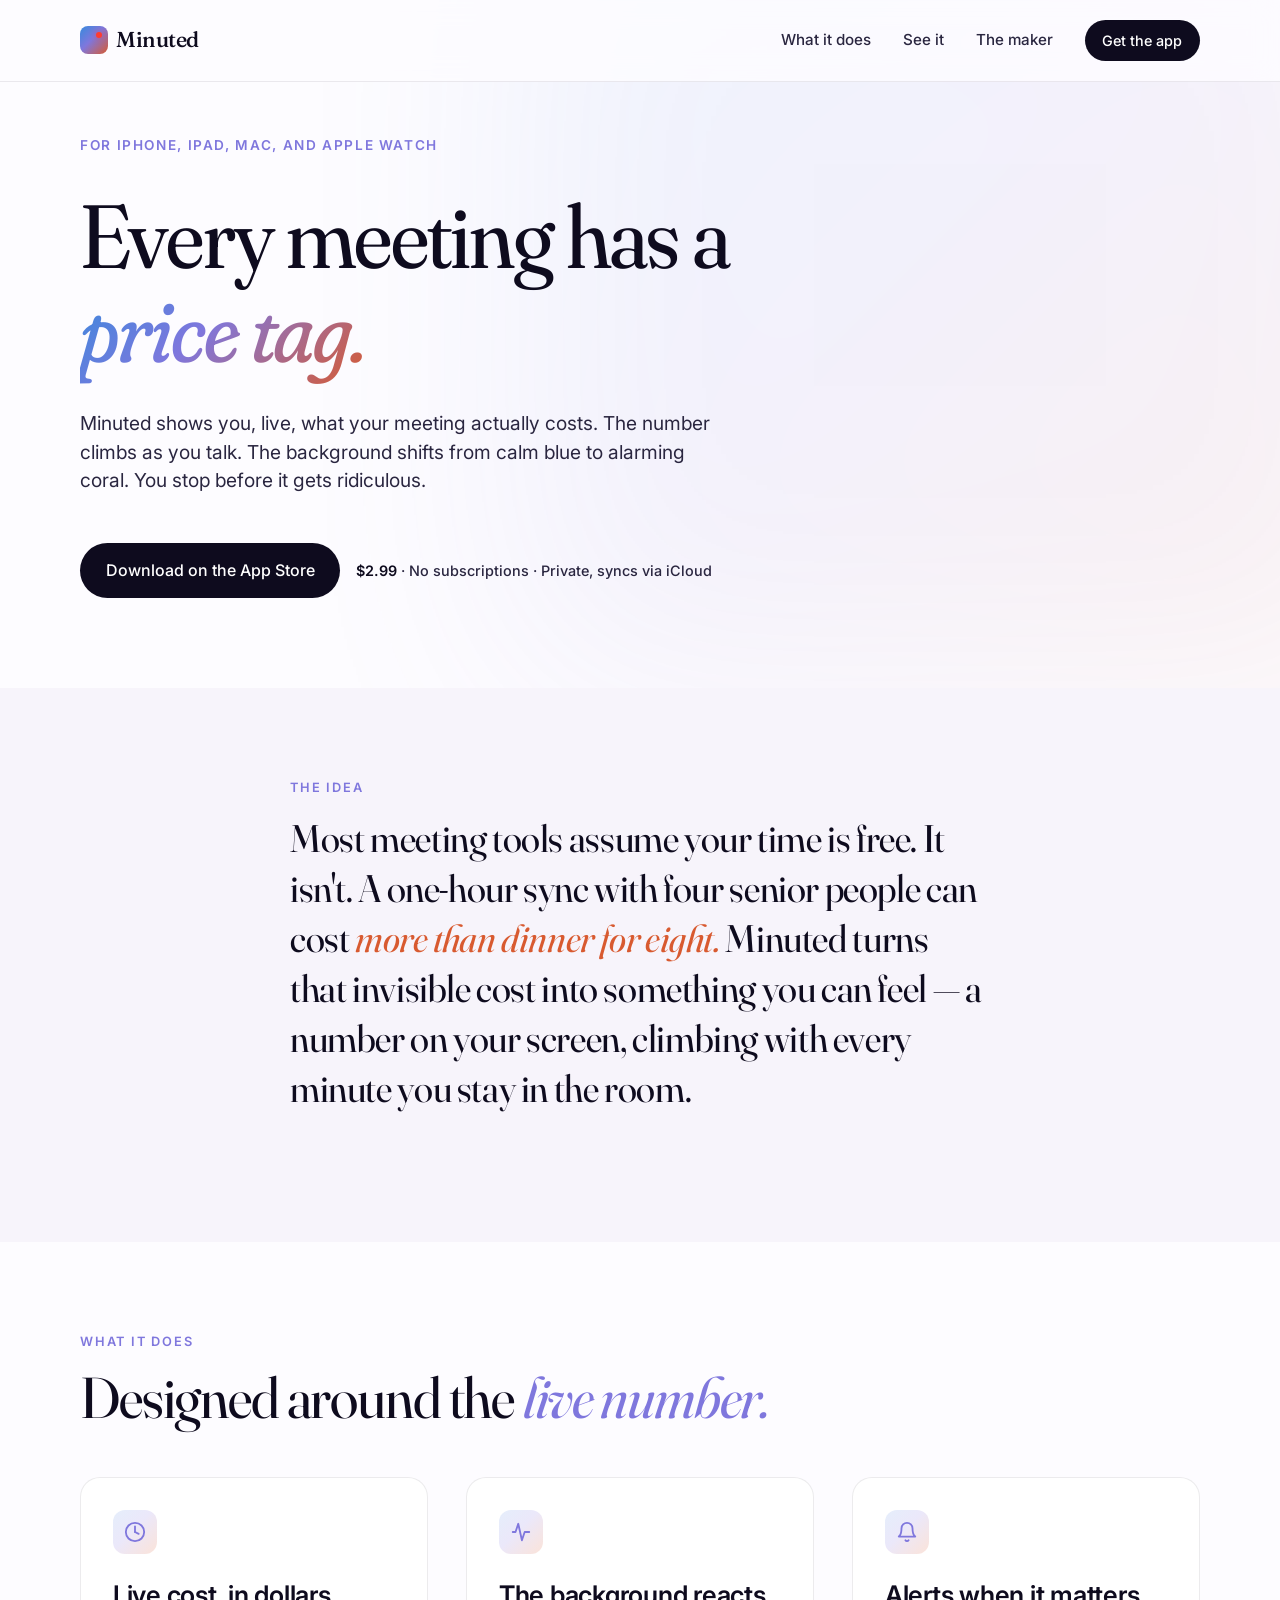
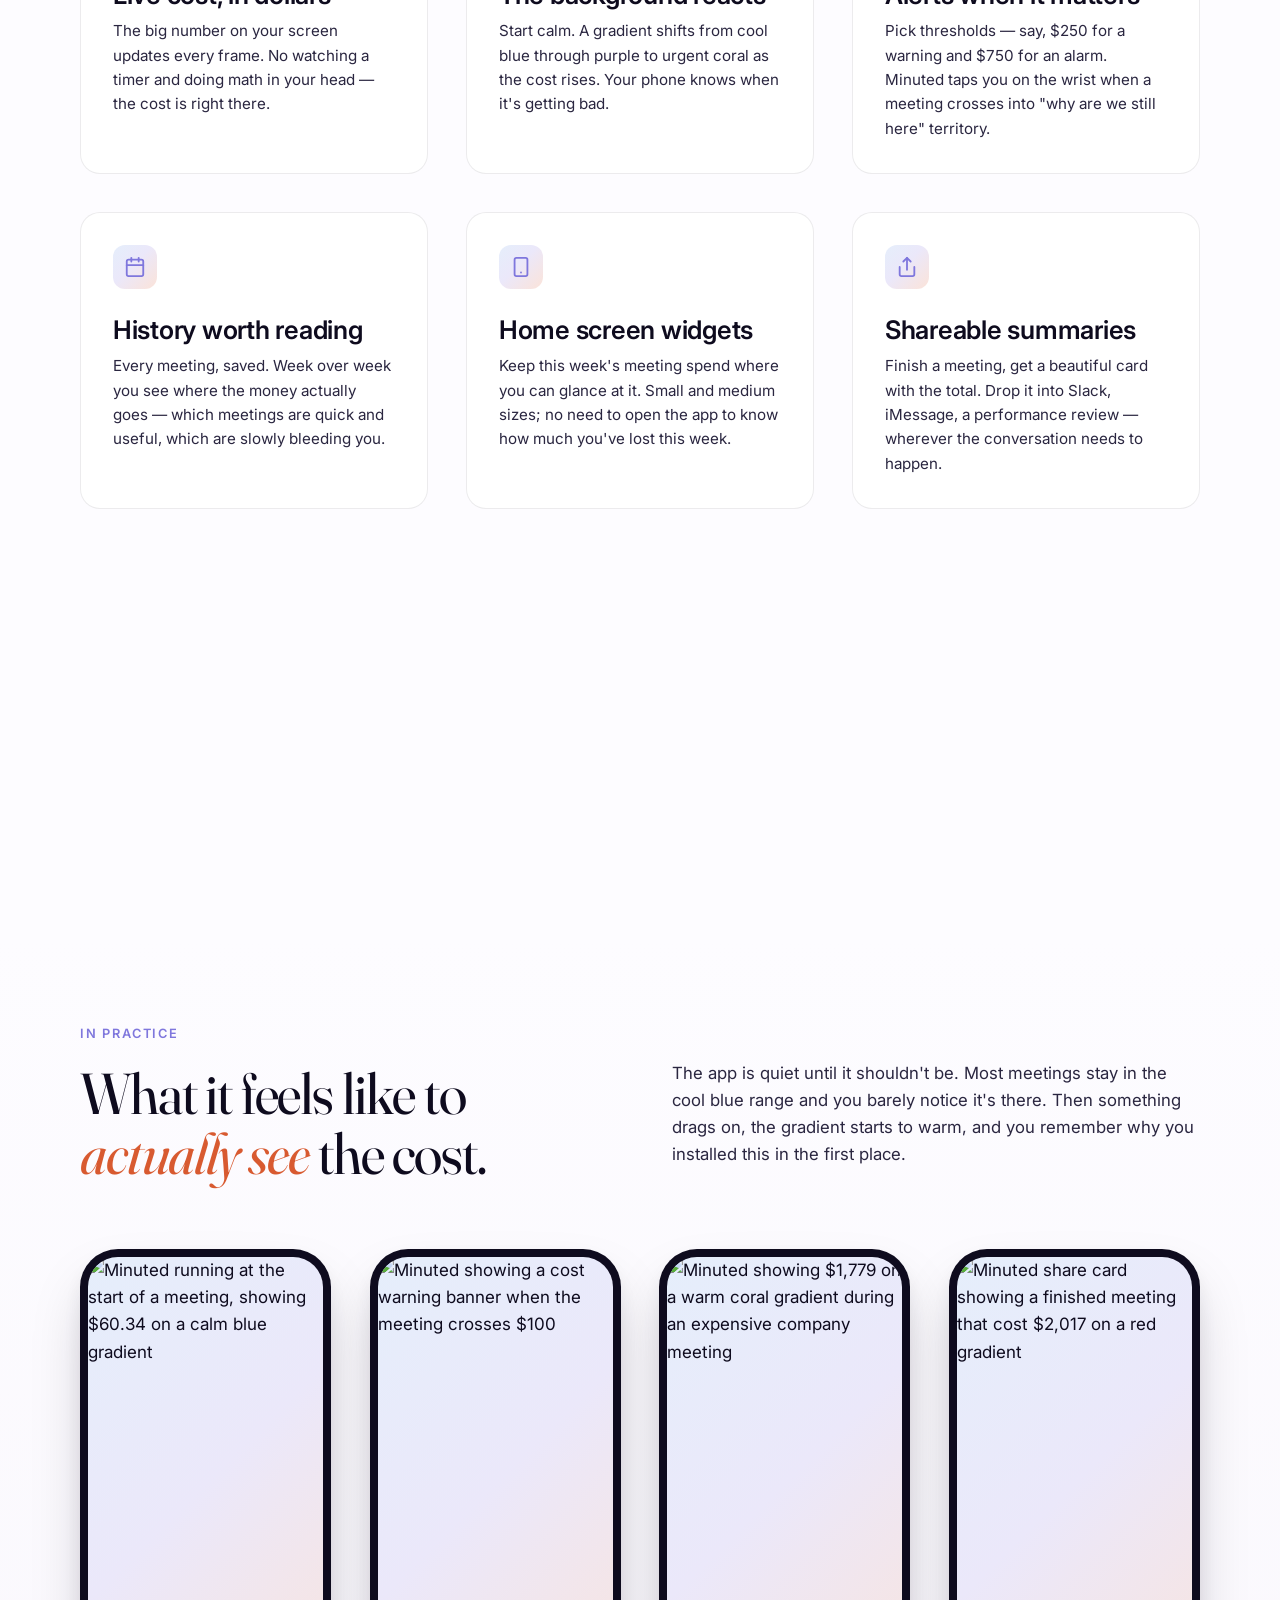
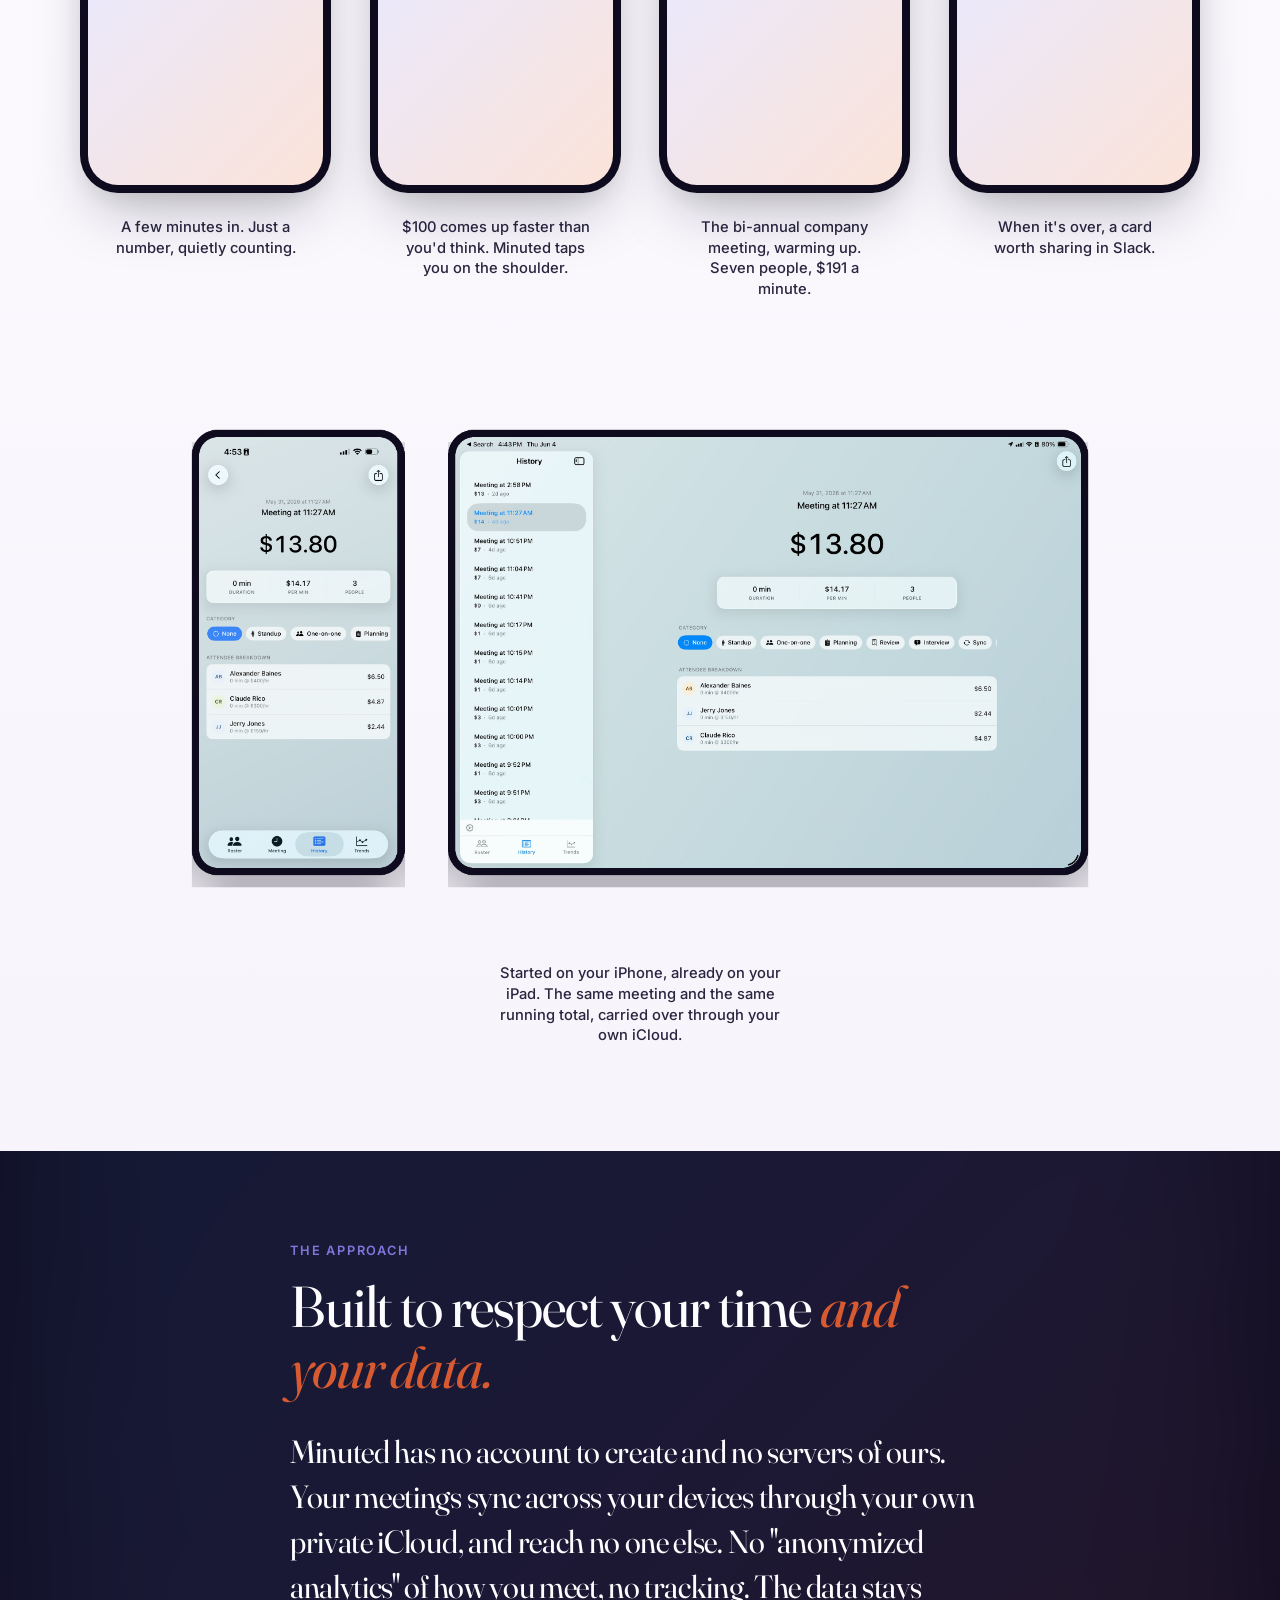
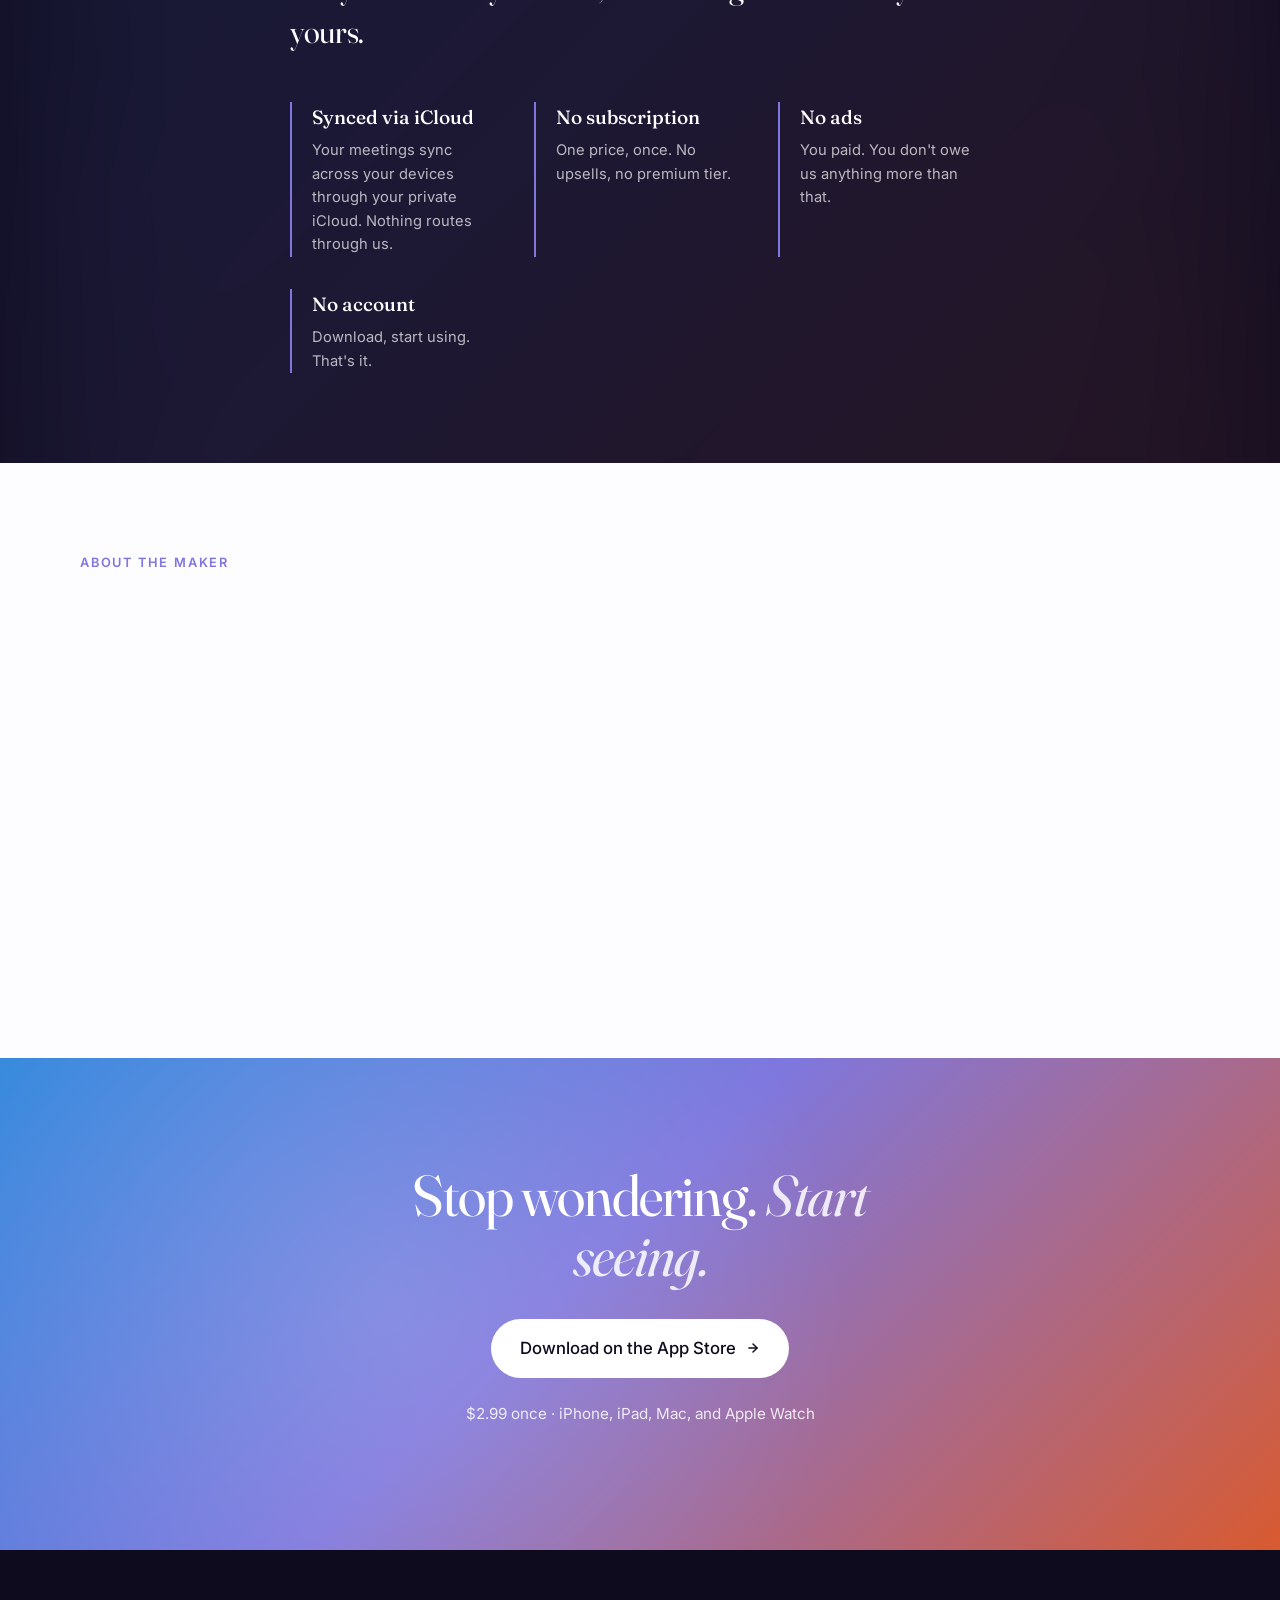
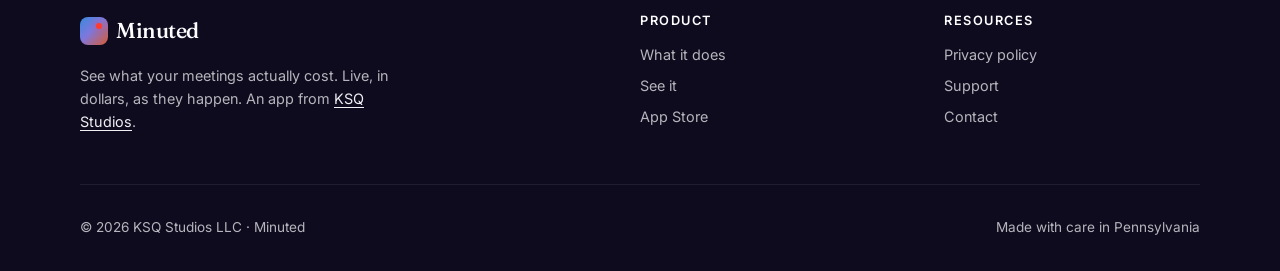
==== commit fc73422f: "updated all pages for new additional features and updates" ====
--- a/index.html
+++ b/index.html
@@ -27,10 +27,10 @@
   <script type="application/ld+json">
   {
     "@context": "https://schema.org",
-    "@type": "MobileApplication",
+    "@type": "SoftwareApplication",
     "name": "Minuted",
     "description": "See what your meetings actually cost. Live, in dollars, as they happen.",
-    "operatingSystem": "iOS 26 or later",
+    "operatingSystem": "iOS 26, iPadOS 26, macOS 26, watchOS 26 or later",
     "applicationCategory": "BusinessApplication",
     "offers": {
       "@type": "Offer",
@@ -868,7 +868,7 @@
 
   <header class="hero">
     <div class="container">
-      <div class="hero-eyebrow">For iPhone, iPad, and Apple Watch · iOS 26</div>
+      <div class="hero-eyebrow">For iPhone, iPad, Mac, and Apple Watch</div>
       <h1>Every meeting has a <em>price tag.</em></h1>
       <p class="hero-sub">Minuted shows you, live, what your meeting actually costs. The number climbs as you talk. The background shifts from calm blue to alarming coral. You stop before it gets ridiculous.</p>
       <div class="hero-ctas">
@@ -967,6 +967,34 @@
         <div class="feature">
           <div class="feature-icon">
             <svg width="22" height="22" viewBox="0 0 24 24" fill="none" stroke="currentColor" stroke-width="2" stroke-linecap="round" stroke-linejoin="round">
+              <rect x="3" y="4" width="18" height="18" rx="2" ry="2"></rect>
+              <line x1="16" y1="2" x2="16" y2="6"></line>
+              <line x1="8" y1="2" x2="8" y2="6"></line>
+              <line x1="3" y1="10" x2="21" y2="10"></line>
+              <path d="M8 14h.01"></path>
+              <path d="M12 14h.01"></path>
+            </svg>
+          </div>
+          <h3>Start from your calendar</h3>
+          <p>Minuted shows what is still left on your calendar today. Tap an event and the title fills in and the invitees are matched to your roster. Read-only, and entirely optional.</p>
+        </div>
+
+        <div class="feature">
+          <div class="feature-icon">
+            <svg width="22" height="22" viewBox="0 0 24 24" fill="none" stroke="currentColor" stroke-width="2" stroke-linecap="round" stroke-linejoin="round">
+              <path d="M3 3v18h18"></path>
+              <rect x="7" y="12" width="3" height="6"></rect>
+              <rect x="13" y="8" width="3" height="10"></rect>
+              <rect x="19" y="14" width="2" height="4"></rect>
+            </svg>
+          </div>
+          <h3>Trends, by category</h3>
+          <p>Tag meetings as standups, reviews, one-on-ones. Trends shows spend by week, month, or quarter, which categories eat the most, and what you marked as not worth it.</p>
+        </div>
+
+        <div class="feature">
+          <div class="feature-icon">
+            <svg width="22" height="22" viewBox="0 0 24 24" fill="none" stroke="currentColor" stroke-width="2" stroke-linecap="round" stroke-linejoin="round">
               <path d="M3 12a9 9 0 0 1 9-9 9.75 9.75 0 0 1 6.74 2.74L21 8"></path>
               <path d="M21 3v5h-5"></path>
               <path d="M21 12a9 9 0 0 1-9 9 9.75 9.75 0 0 1-6.74-2.74L3 16"></path>
@@ -974,7 +1002,7 @@
             </svg>
           </div>
           <h3>On every device</h3>
-          <p>Start on your iPhone, pick it up on your iPad. Your roster and your full history stay in step across everything you're signed in to, synced through your own iCloud.</p>
+          <p>iPhone, iPad, Mac, and Apple Watch, in one purchase. Start a meeting on your phone and end it from the Mac menu bar. Your roster and full history stay in step, synced through your own iCloud.</p>
         </div>
 
       </div>
@@ -1086,7 +1114,7 @@
           <polyline points="12 5 19 12 12 19"></polyline>
         </svg>
       </a>
-      <p style="margin-top:1.5rem;opacity:0.85;font-size:0.95rem">$2.99 · iPhone · iOS 26 or later</p>
+      <p style="margin-top:1.5rem;opacity:0.85;font-size:0.95rem">$2.99 once · iPhone, iPad, Mac, and Apple Watch</p>
     </div>
   </section>
 
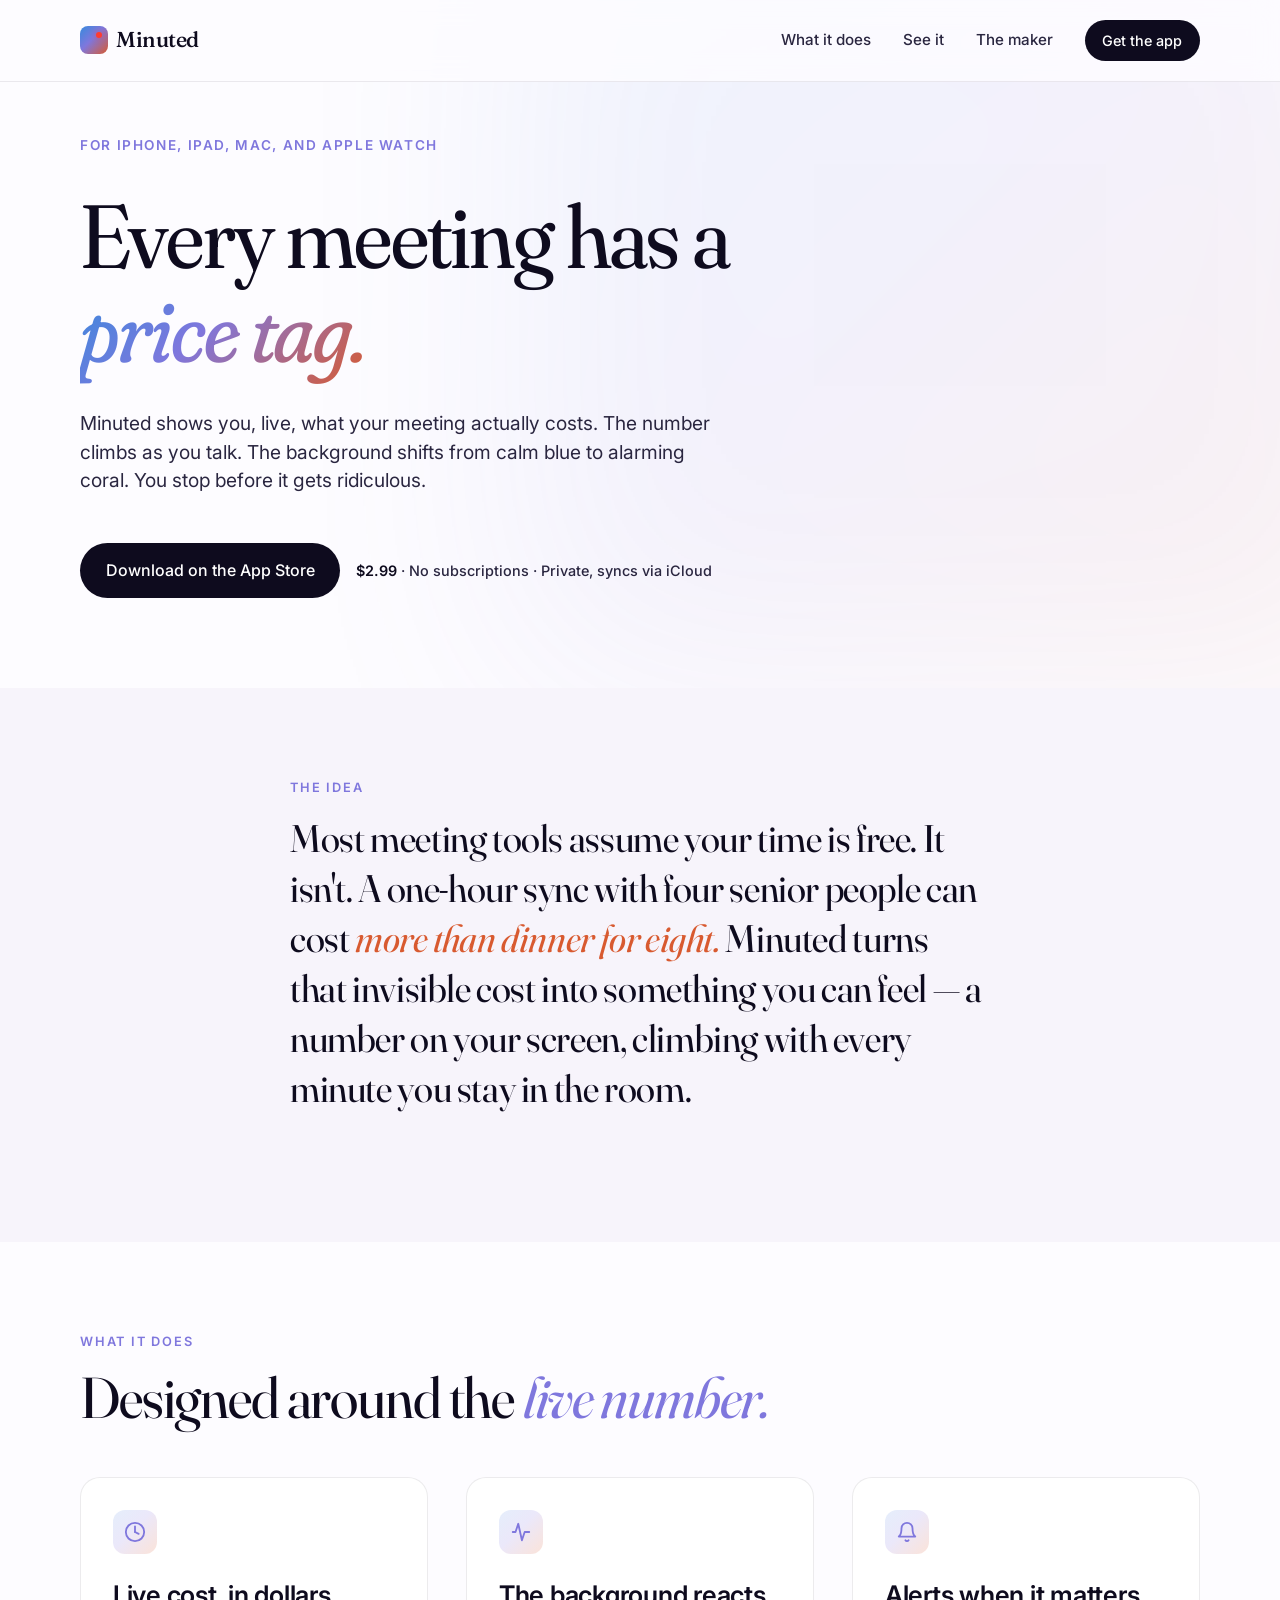
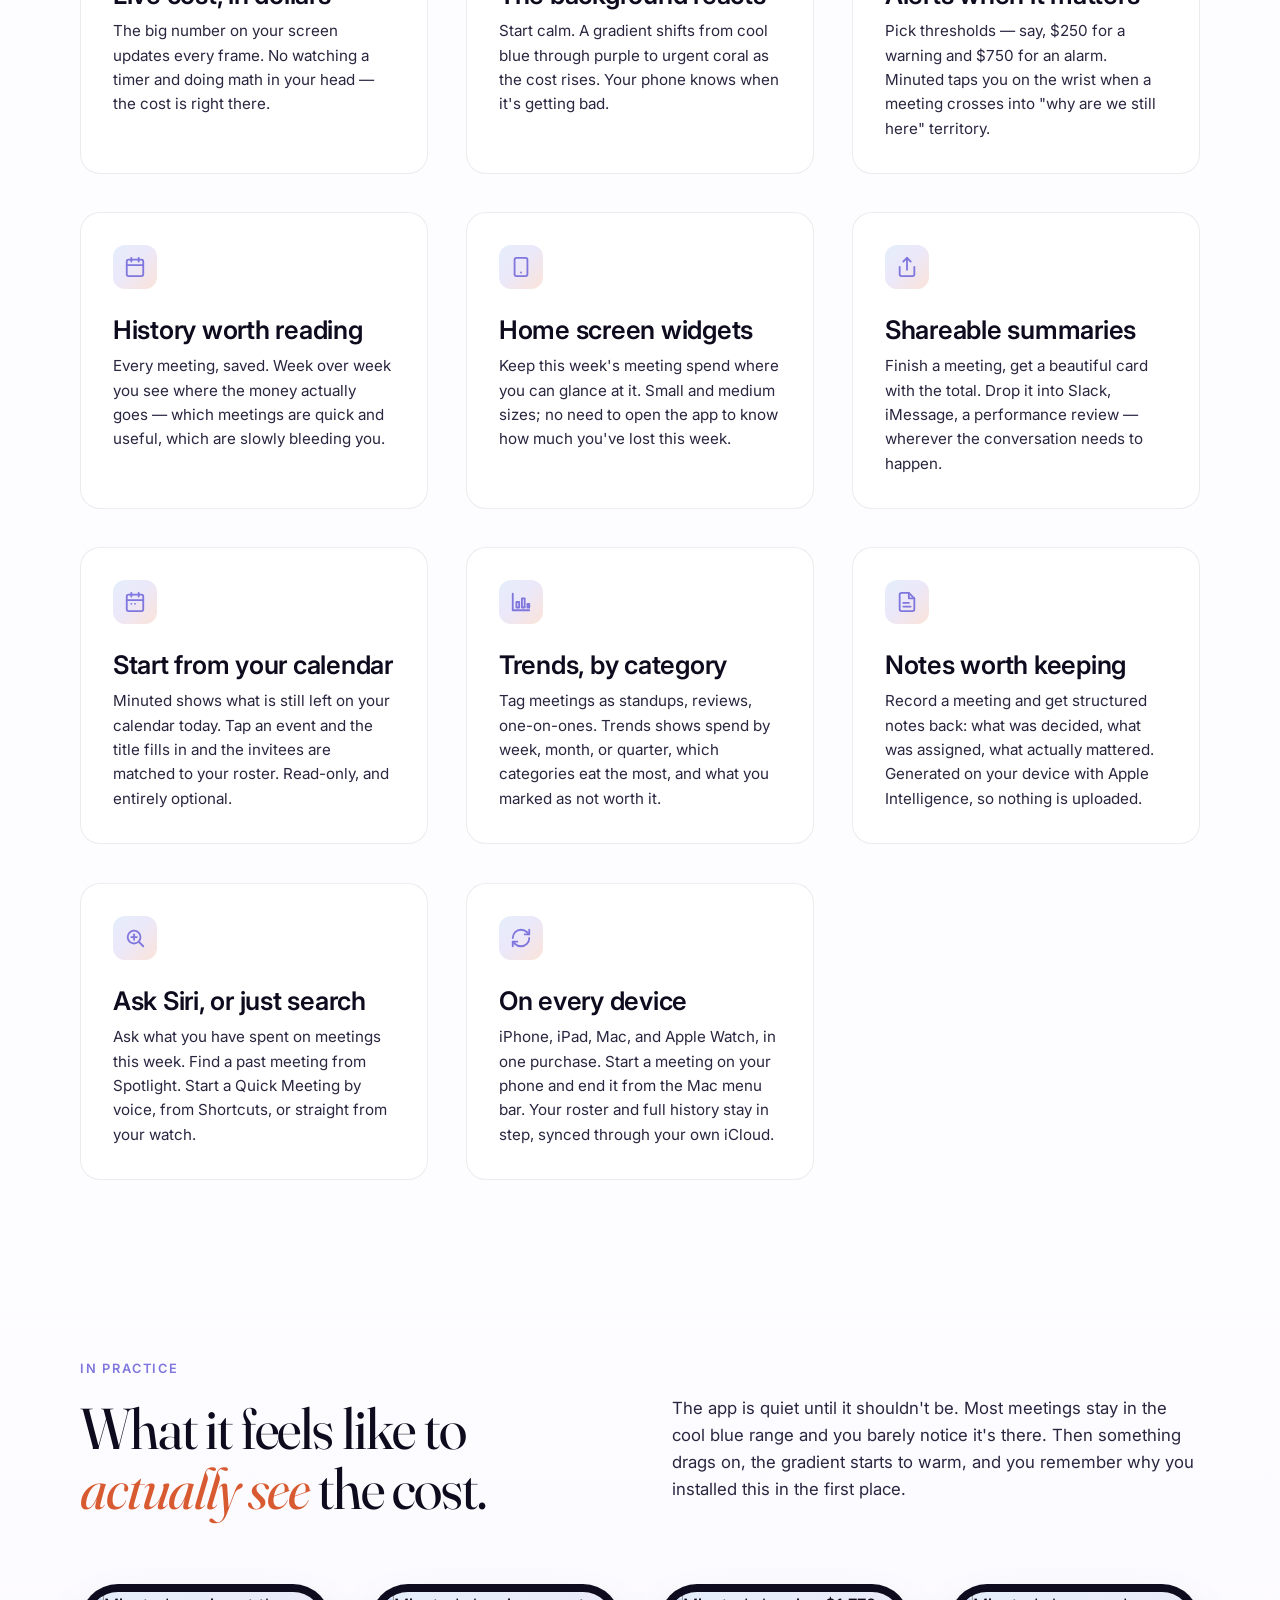
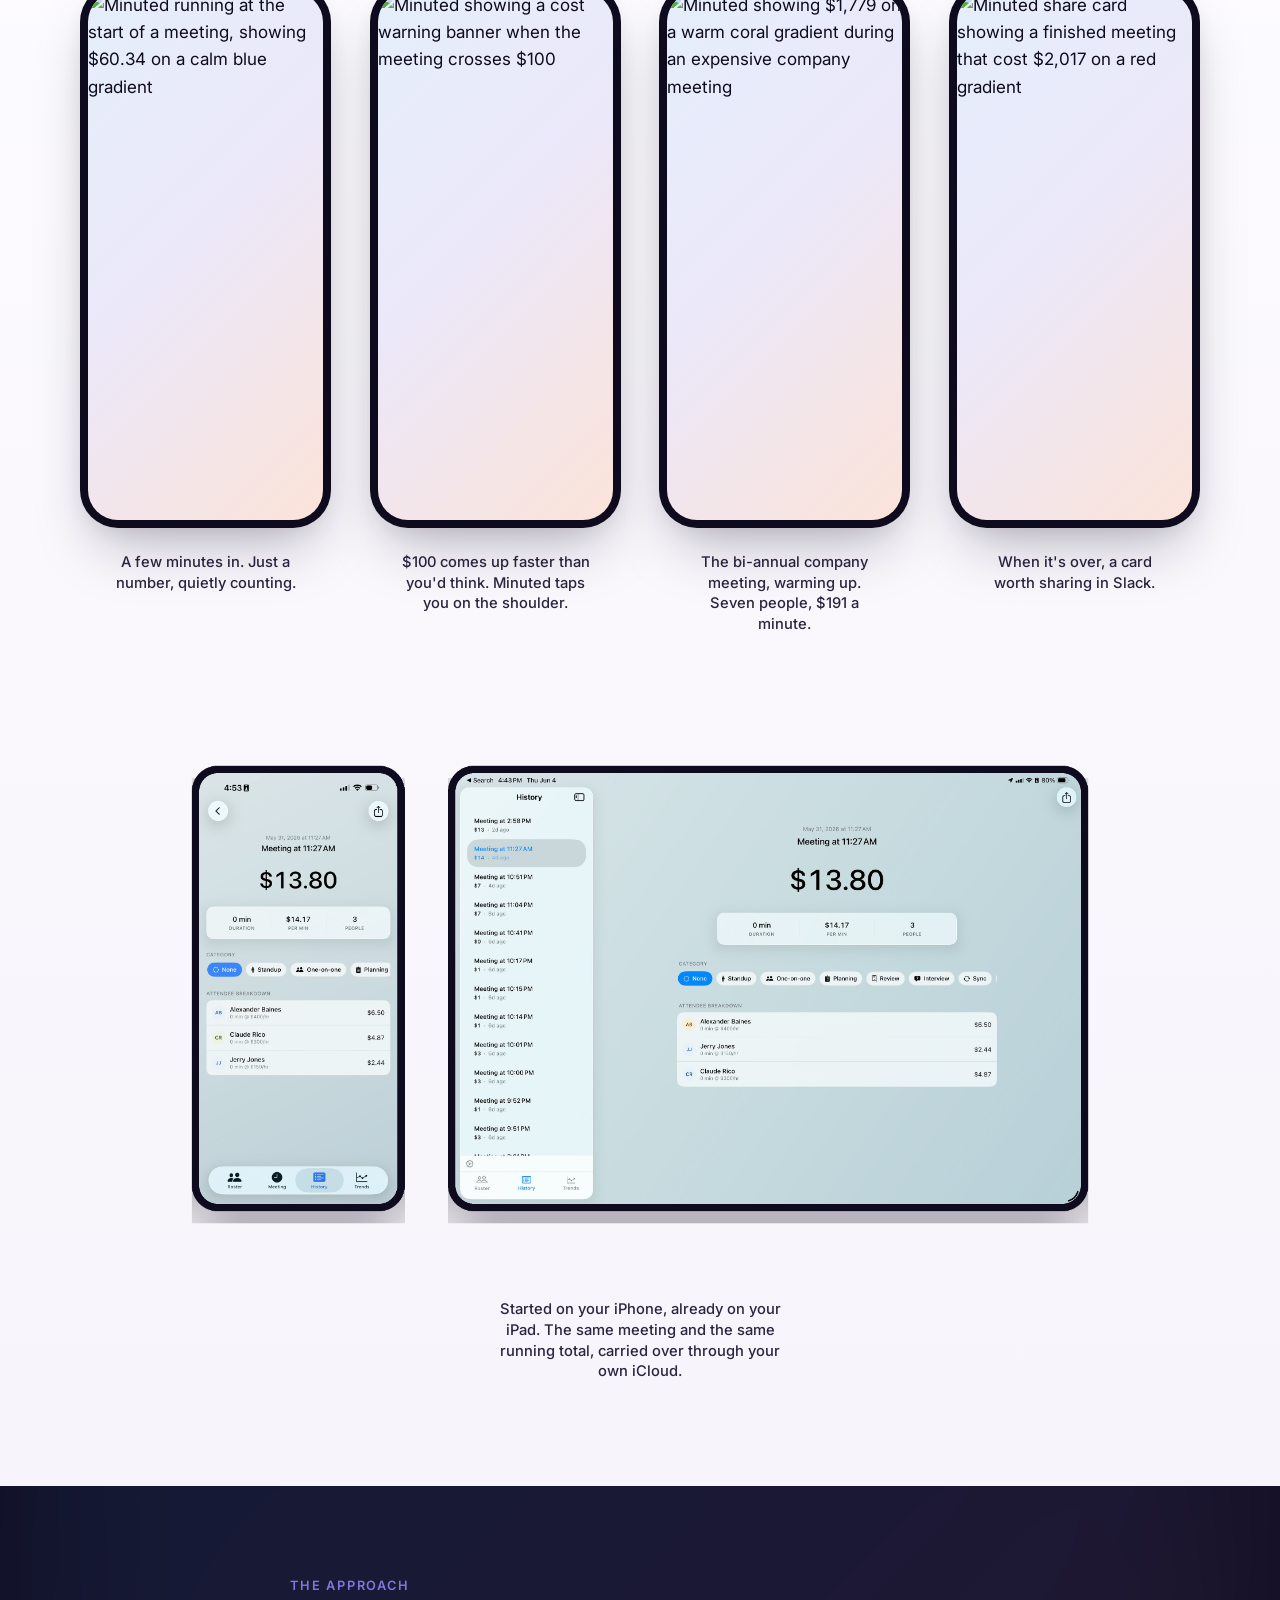
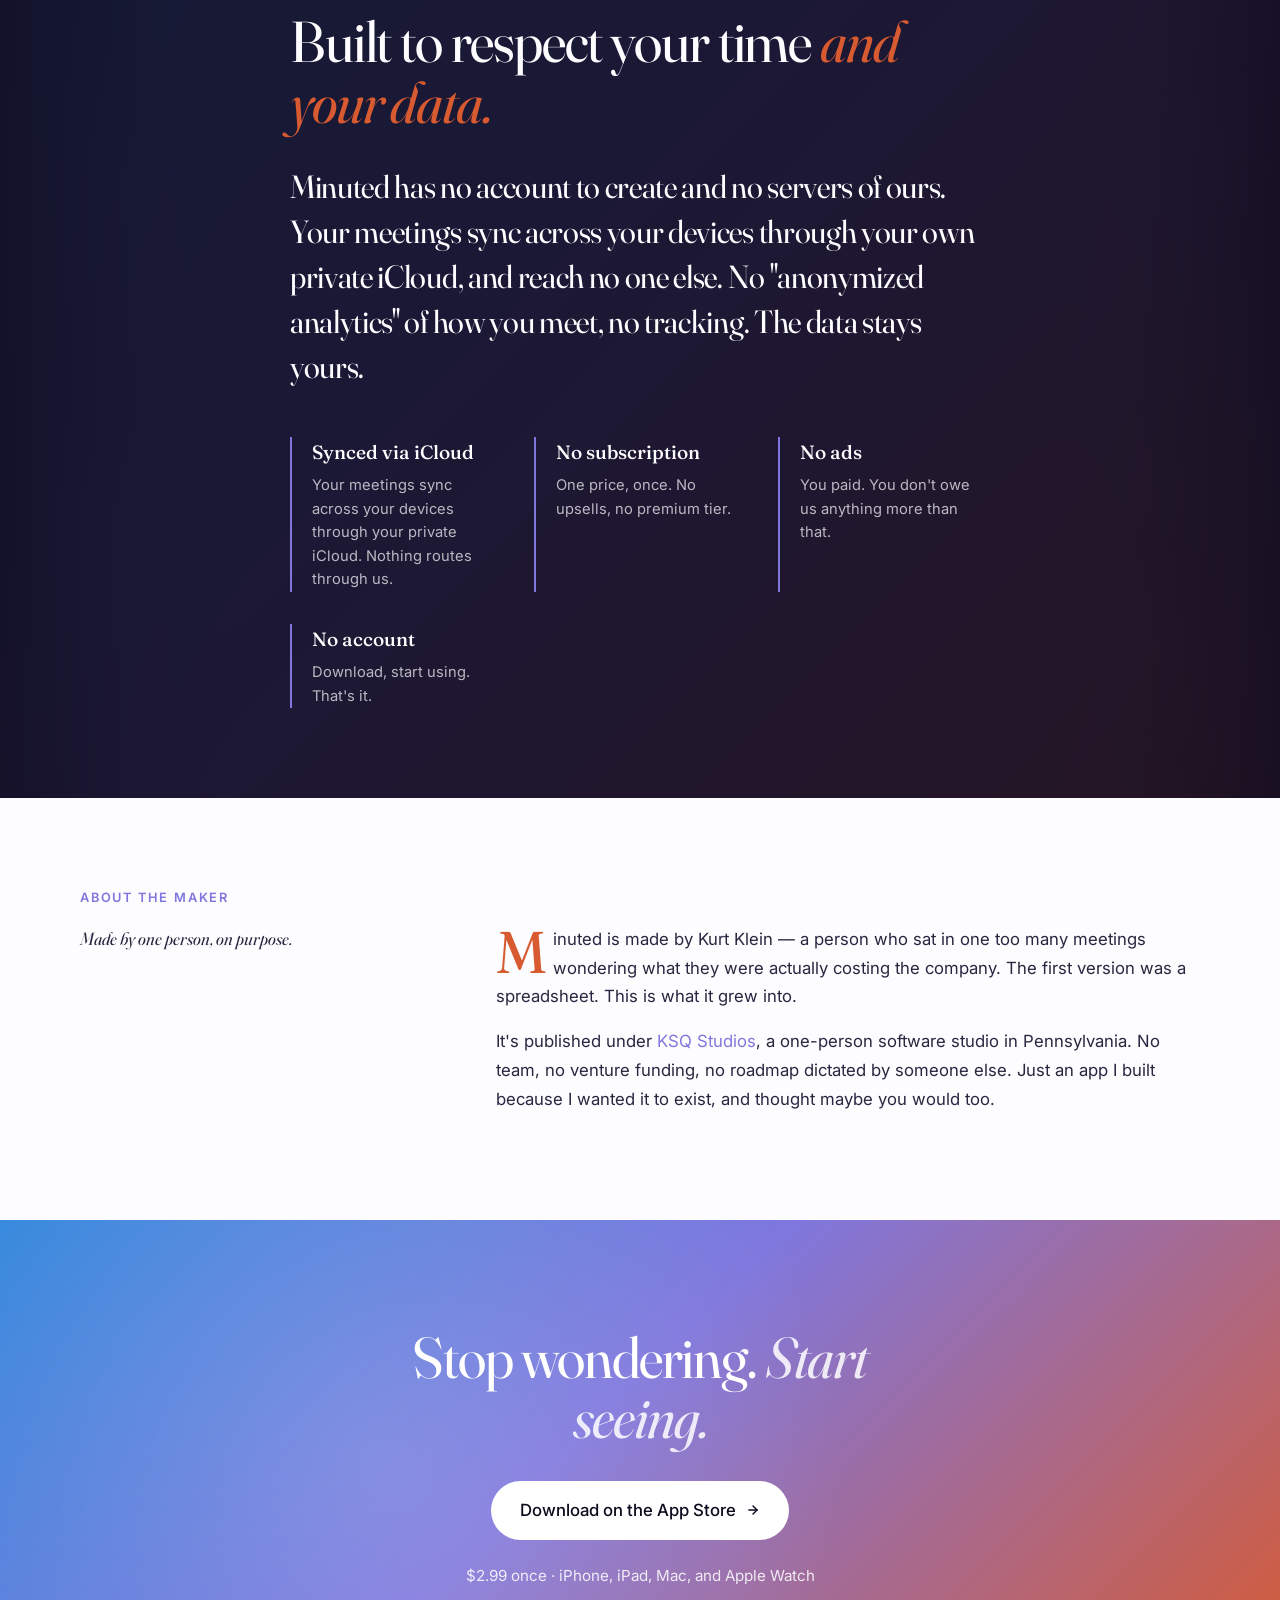
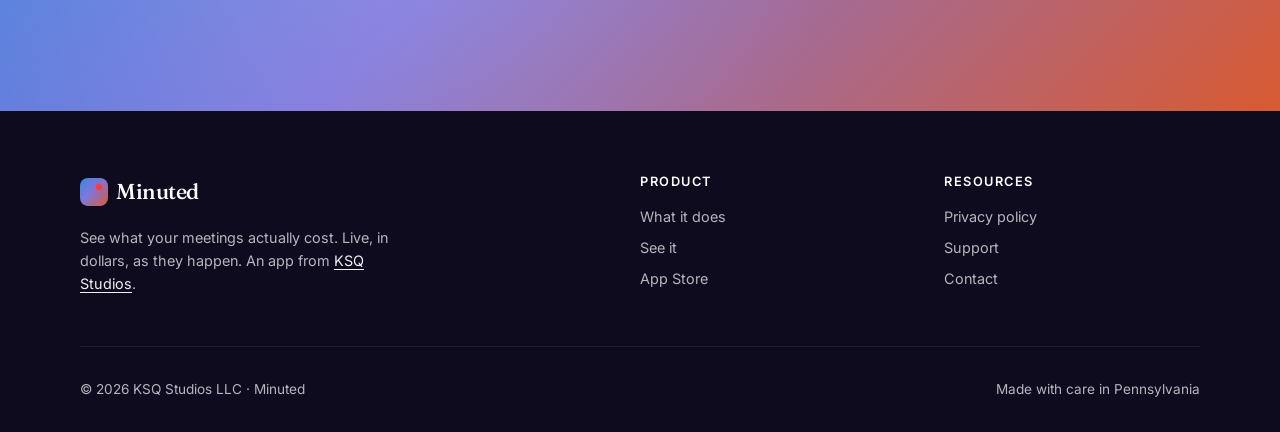
==== commit 4fc51013: "Drop sibling app list from attribution" ====
--- a/index.html
+++ b/index.html
@@ -60,8 +60,6 @@
   <link rel="preconnect" href="https://fonts.gstatic.com" crossorigin>
   <link href="https://fonts.googleapis.com/css2?family=Fraunces:ital,opsz,wght@0,9..144,300..900;1,9..144,300..900&family=Inter:wght@400;500;600;700&display=swap" rel="stylesheet">
 
-  <!-- Plausible analytics -->
-  <script defer data-domain="minuted.org" src="https://plausible.io/js/script.js"></script>
 
   <style>
     :root {
@@ -643,29 +641,6 @@
       color: var(--color-coral);
     }
 
-    .maker-coming {
-      margin-top: 2rem;
-      padding: 1.5rem;
-      background: var(--gradient-soft);
-      border-radius: 16px;
-      font-size: 0.95rem;
-    }
-
-    .maker-coming strong {
-      font-family: var(--font-display);
-      font-weight: 500;
-      font-size: 1.1rem;
-      display: block;
-      margin-bottom: 0.3rem;
-      color: var(--color-ink);
-    }
-
-    .maker-coming p {
-      margin: 0;
-      color: var(--color-ink-soft);
-      font-size: 0.95rem;
-    }
-
     /* CTA band */
     .cta-band {
       position: relative;
@@ -821,6 +796,12 @@
     .reveal-stagger.visible > *:nth-child(4)  { transition-delay: 0.26s; opacity: 1; transform: translateY(0); }
     .reveal-stagger.visible > *:nth-child(5)  { transition-delay: 0.33s; opacity: 1; transform: translateY(0); }
     .reveal-stagger.visible > *:nth-child(6)  { transition-delay: 0.40s; opacity: 1; transform: translateY(0); }
+    .reveal-stagger.visible > *:nth-child(7)  { transition-delay: 0.47s; opacity: 1; transform: translateY(0); }
+    .reveal-stagger.visible > *:nth-child(8)  { transition-delay: 0.54s; opacity: 1; transform: translateY(0); }
+    /* Catch-all so the grid can grow without cards silently staying invisible.
+       Delay is capped here rather than climbing per card, which would leave the
+       last one crawling in well after the user has scrolled past it. */
+    .reveal-stagger.visible > *:nth-child(n+9) { transition-delay: 0.60s; opacity: 1; transform: translateY(0); }
 
     /* Reduce motion — respect the user's system setting.
        When enabled, content appears instantly with no animation. */
@@ -995,6 +976,32 @@
         <div class="feature">
           <div class="feature-icon">
             <svg width="22" height="22" viewBox="0 0 24 24" fill="none" stroke="currentColor" stroke-width="2" stroke-linecap="round" stroke-linejoin="round">
+              <path d="M14 2H6a2 2 0 0 0-2 2v16a2 2 0 0 0 2 2h12a2 2 0 0 0 2-2V8z"></path>
+              <polyline points="14 2 14 8 20 8"></polyline>
+              <line x1="8" y1="13" x2="14" y2="13"></line>
+              <line x1="8" y1="17" x2="16" y2="17"></line>
+            </svg>
+          </div>
+          <h3>Notes worth keeping</h3>
+          <p>Record a meeting and get structured notes back: what was decided, what was assigned, what actually mattered. Generated on your device with Apple Intelligence, so nothing is uploaded.</p>
+        </div>
+
+        <div class="feature">
+          <div class="feature-icon">
+            <svg width="22" height="22" viewBox="0 0 24 24" fill="none" stroke="currentColor" stroke-width="2" stroke-linecap="round" stroke-linejoin="round">
+              <circle cx="11" cy="11" r="7"></circle>
+              <line x1="21" y1="21" x2="16.65" y2="16.65"></line>
+              <path d="M11 8v6"></path>
+              <path d="M8 11h6"></path>
+            </svg>
+          </div>
+          <h3>Ask Siri, or just search</h3>
+          <p>Ask what you have spent on meetings this week. Find a past meeting from Spotlight. Start a Quick Meeting by voice, from Shortcuts, or straight from your watch.</p>
+        </div>
+
+        <div class="feature">
+          <div class="feature-icon">
+            <svg width="22" height="22" viewBox="0 0 24 24" fill="none" stroke="currentColor" stroke-width="2" stroke-linecap="round" stroke-linejoin="round">
               <path d="M3 12a9 9 0 0 1 9-9 9.75 9.75 0 0 1 6.74 2.74L21 8"></path>
               <path d="M21 3v5h-5"></path>
               <path d="M21 12a9 9 0 0 1-9 9 9.75 9.75 0 0 1-6.74-2.74L3 16"></path>
@@ -1094,11 +1101,6 @@
         <div class="maker-text">
           <p>Minuted is made by Kurt Klein — a person who sat in one too many meetings wondering what they were actually costing the company. The first version was a spreadsheet. This is what it grew into.</p>
           <p>It's published under <a href="https://ksqstudios.com" target="_blank" rel="noopener">KSQ Studios</a>, a one-person software studio in Pennsylvania. No team, no venture funding, no roadmap dictated by someone else. Just an app I built because I wanted it to exist, and thought maybe you would too.</p>
-
-          <div class="maker-coming">
-            <strong>Also from KSQ Studios</strong>
-            <p>Four more apps from the same studio: <a href="https://winnowed.app" target="_blank" rel="noopener">Winnowed</a> (subscription tracking, with a quarterly review ritual), <a href="https://eclipsedsleep.com" target="_blank" rel="noopener">Eclipsed</a> (sleep debt made visible), <a href="https://endured.app" target="_blank" rel="noopener">Endured</a> (focus sessions, honestly recorded), and <a href="https://vesperine.app" target="_blank" rel="noopener">Vesperine</a> (a contemplative evening journal).</p>
-          </div>
         </div>
       </div>
     </div>
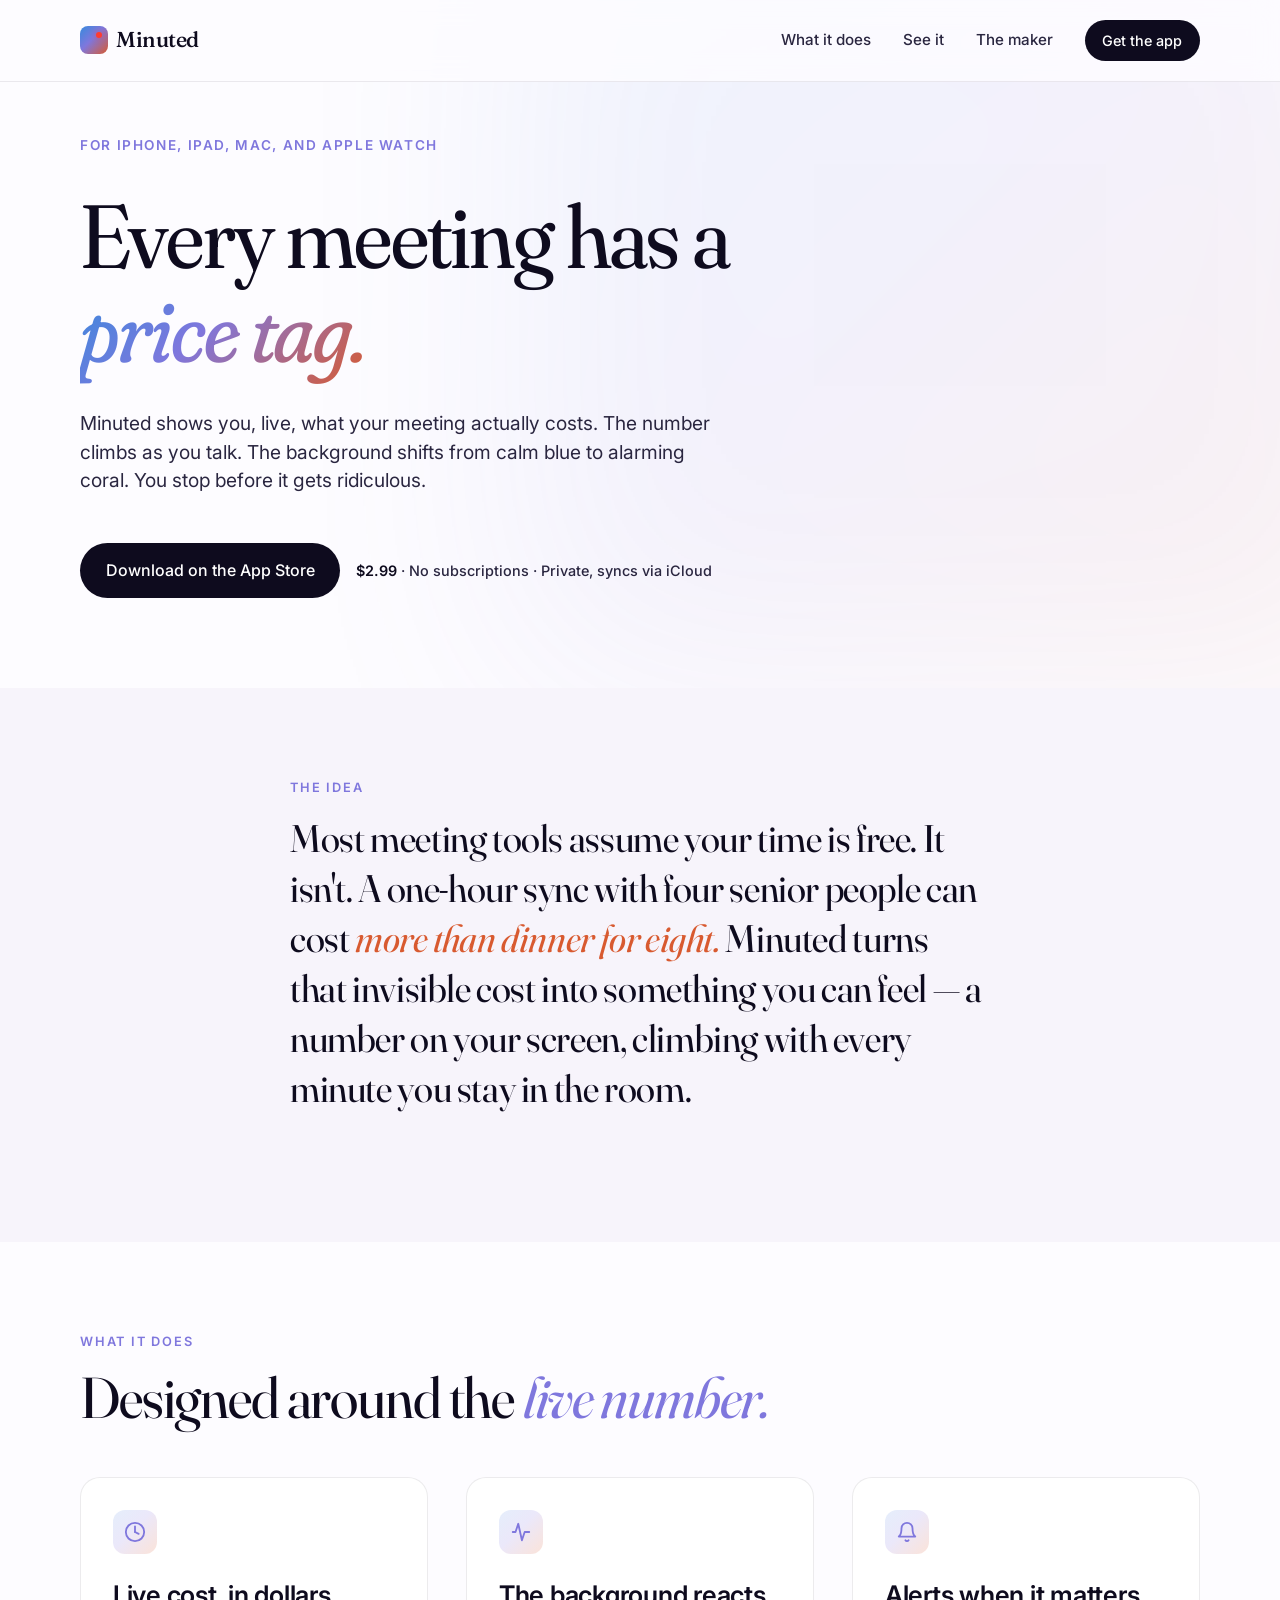
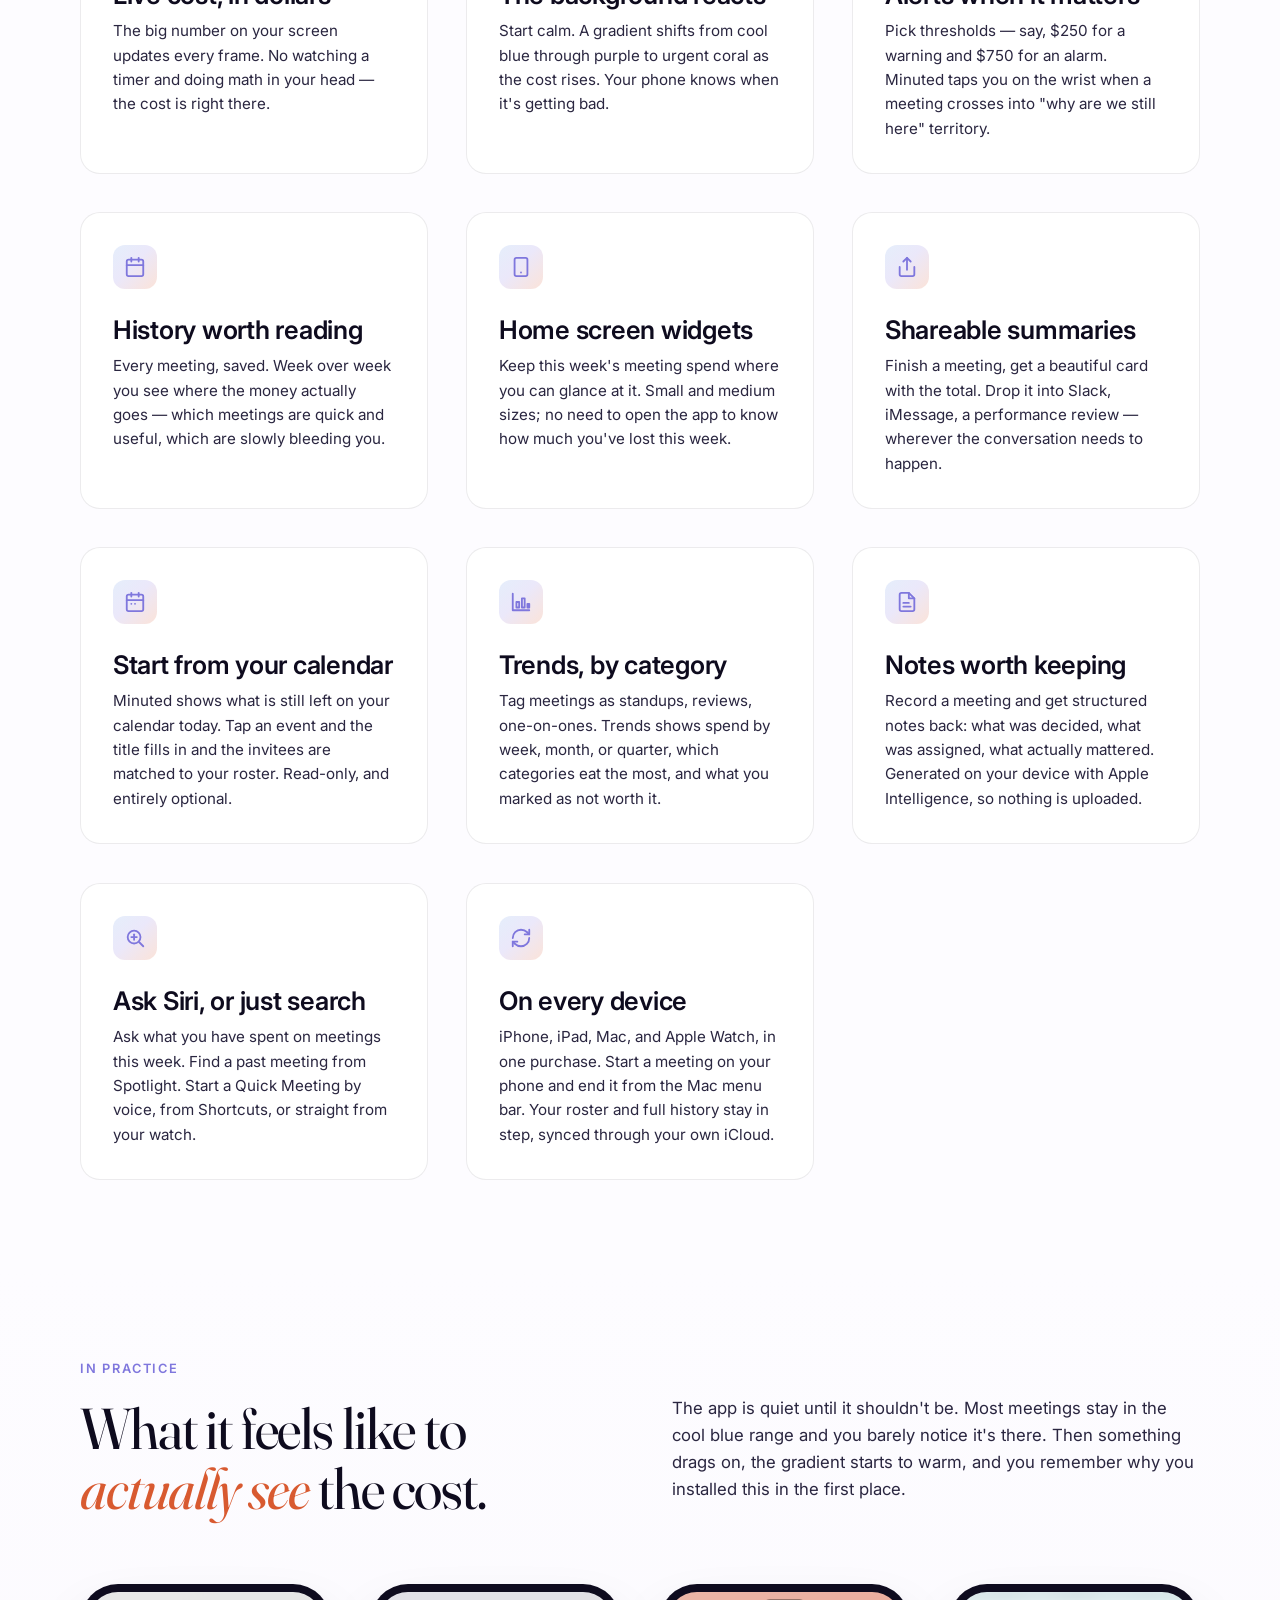
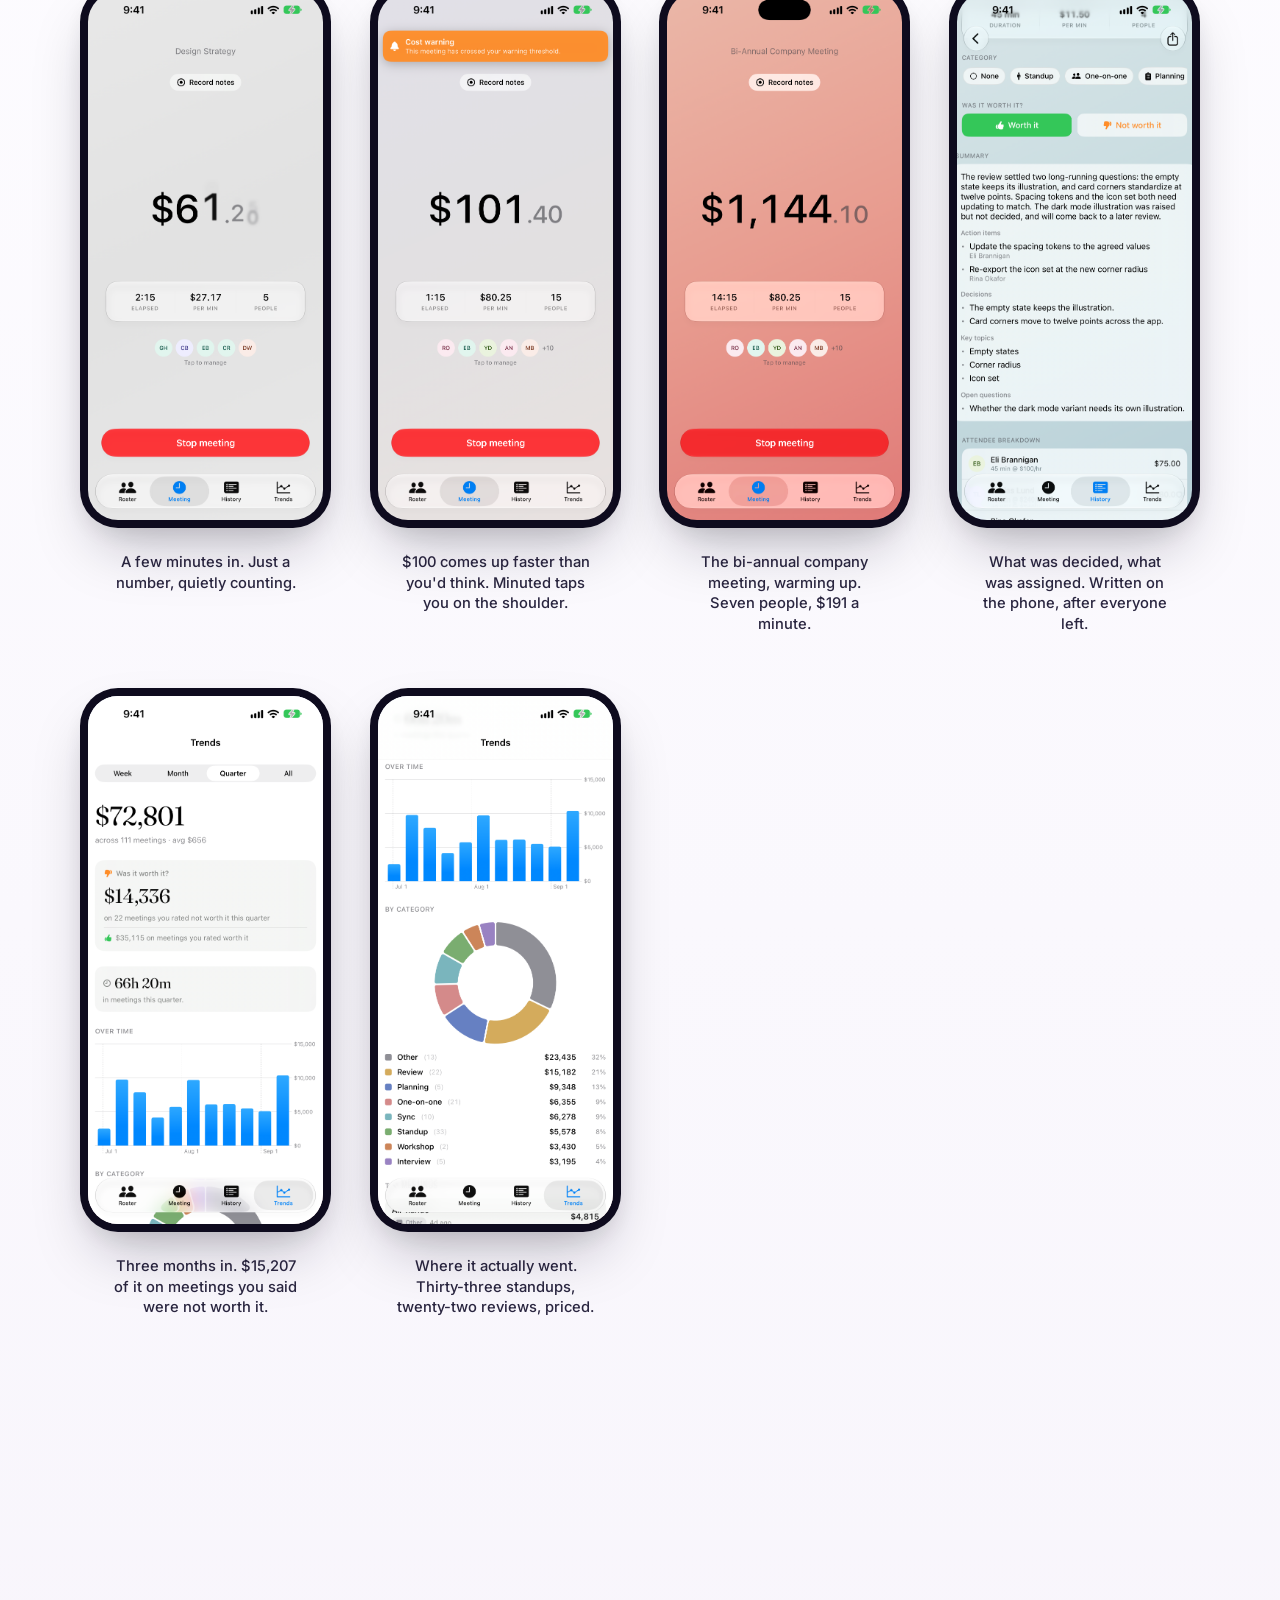
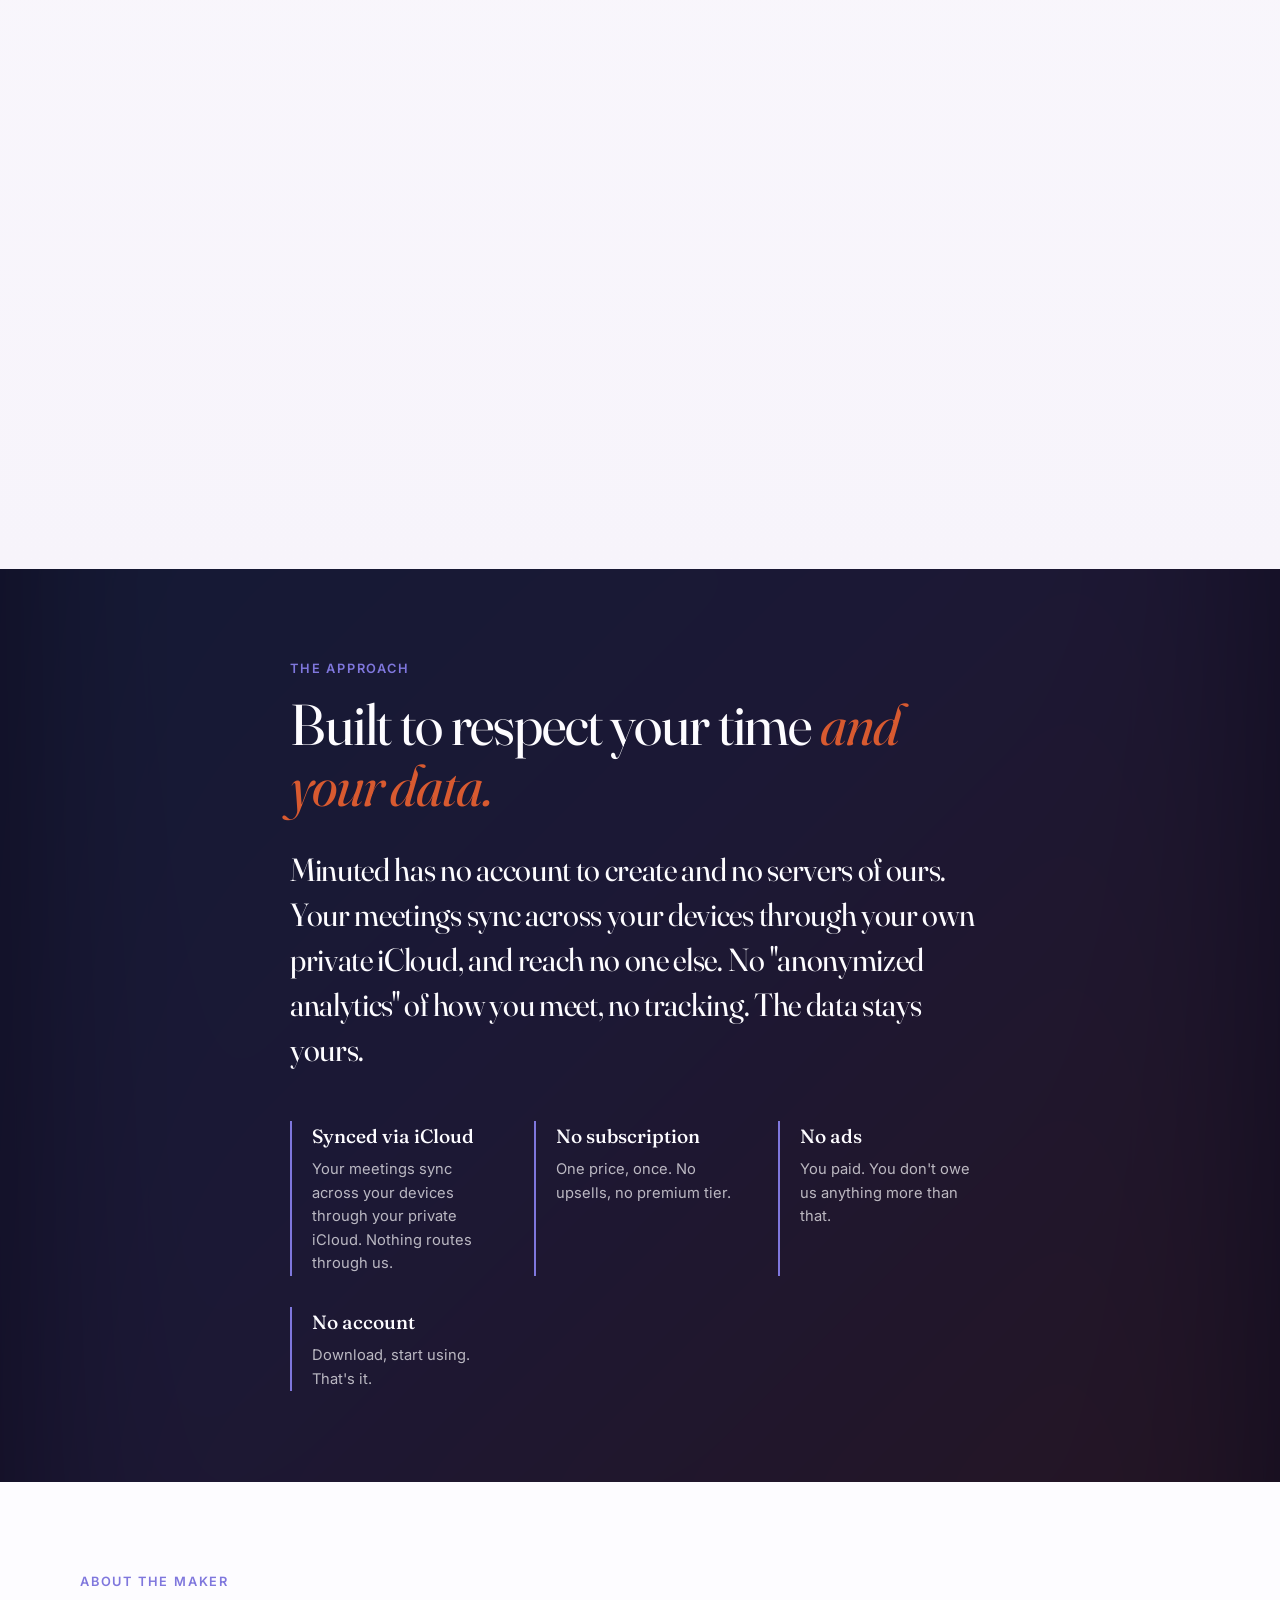
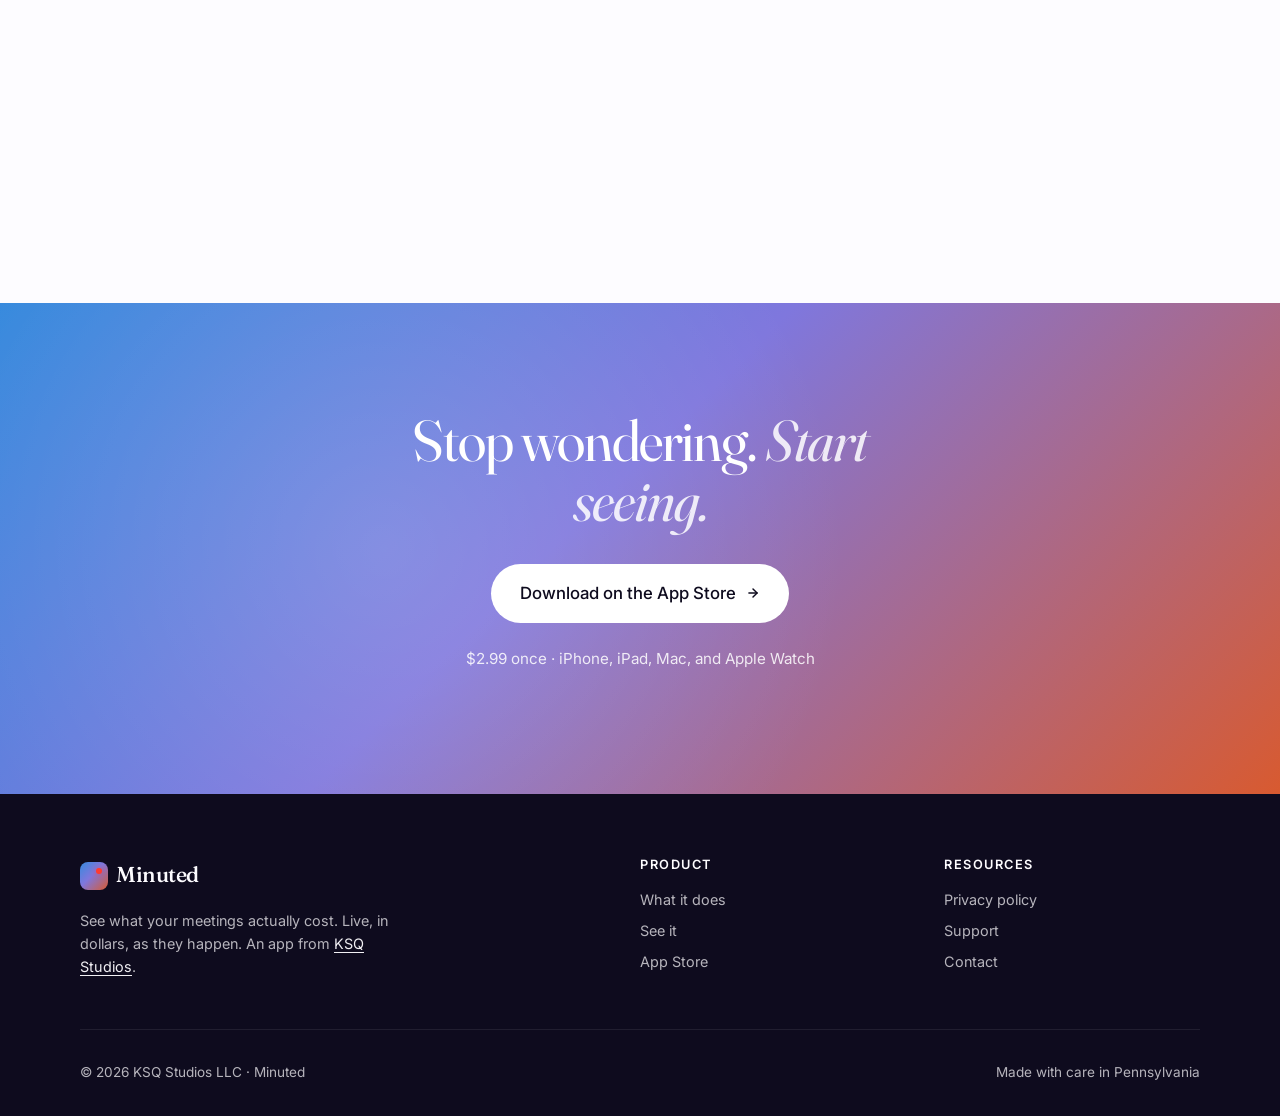
==== commit 8307314b: "Updated index.html for new screenshots v2.0 launch" ====
--- a/index.html
+++ b/index.html
@@ -44,7 +44,9 @@
       "https://minuted.org/screenshots/meeting-cool.png",
       "https://minuted.org/screenshots/meeting-warning.png",
       "https://minuted.org/screenshots/meeting-alarm.png",
-      "https://minuted.org/screenshots/share-card.png",
+      "https://minuted.org/screenshots/meeting-notes.png",
+      "https://minuted.org/screenshots/trends-quarter.png",
+      "https://minuted.org/screenshots/trends-category.png",
       "https://minuted.org/screenshots/sync-devices.png"
     ],
     "author": {
@@ -1050,9 +1052,23 @@
 
         <div>
           <div class="phone-frame">
-            <img src="screenshots/share-card.png" alt="Minuted share card showing a finished meeting that cost $2,017 on a red gradient" class="phone-screen">
-          </div>
-          <p class="phone-caption">When it's over, a card worth sharing in Slack.</p>
+            <img src="screenshots/meeting-notes.png" alt="A finished meeting in Minuted showing generated notes: a summary paragraph, action items with named owners, decisions, key topics, and open questions, above the per-attendee cost breakdown" class="phone-screen">
+          </div>
+          <p class="phone-caption">What was decided, what was assigned. Written on the phone, after everyone left.</p>
+        </div>
+
+        <div>
+          <div class="phone-frame">
+            <img src="screenshots/trends-quarter.png" alt="The Trends screen in Minuted showing $77,431 across 111 meetings for the quarter, with $15,207 of it on meetings rated not worth it" class="phone-screen">
+          </div>
+          <p class="phone-caption">Three months in. $15,207 of it on meetings you said were not worth it.</p>
+        </div>
+
+        <div>
+          <div class="phone-frame">
+            <img src="screenshots/trends-category.png" alt="The Trends screen in Minuted showing spend over twelve weeks as a bar chart, and a donut chart breaking the quarter down by category with reviews, planning, one-on-ones and standups listed with totals" class="phone-screen">
+          </div>
+          <p class="phone-caption">Where it actually went. Thirty-three standups, twenty-two reviews, priced.</p>
         </div>
       </div>
 
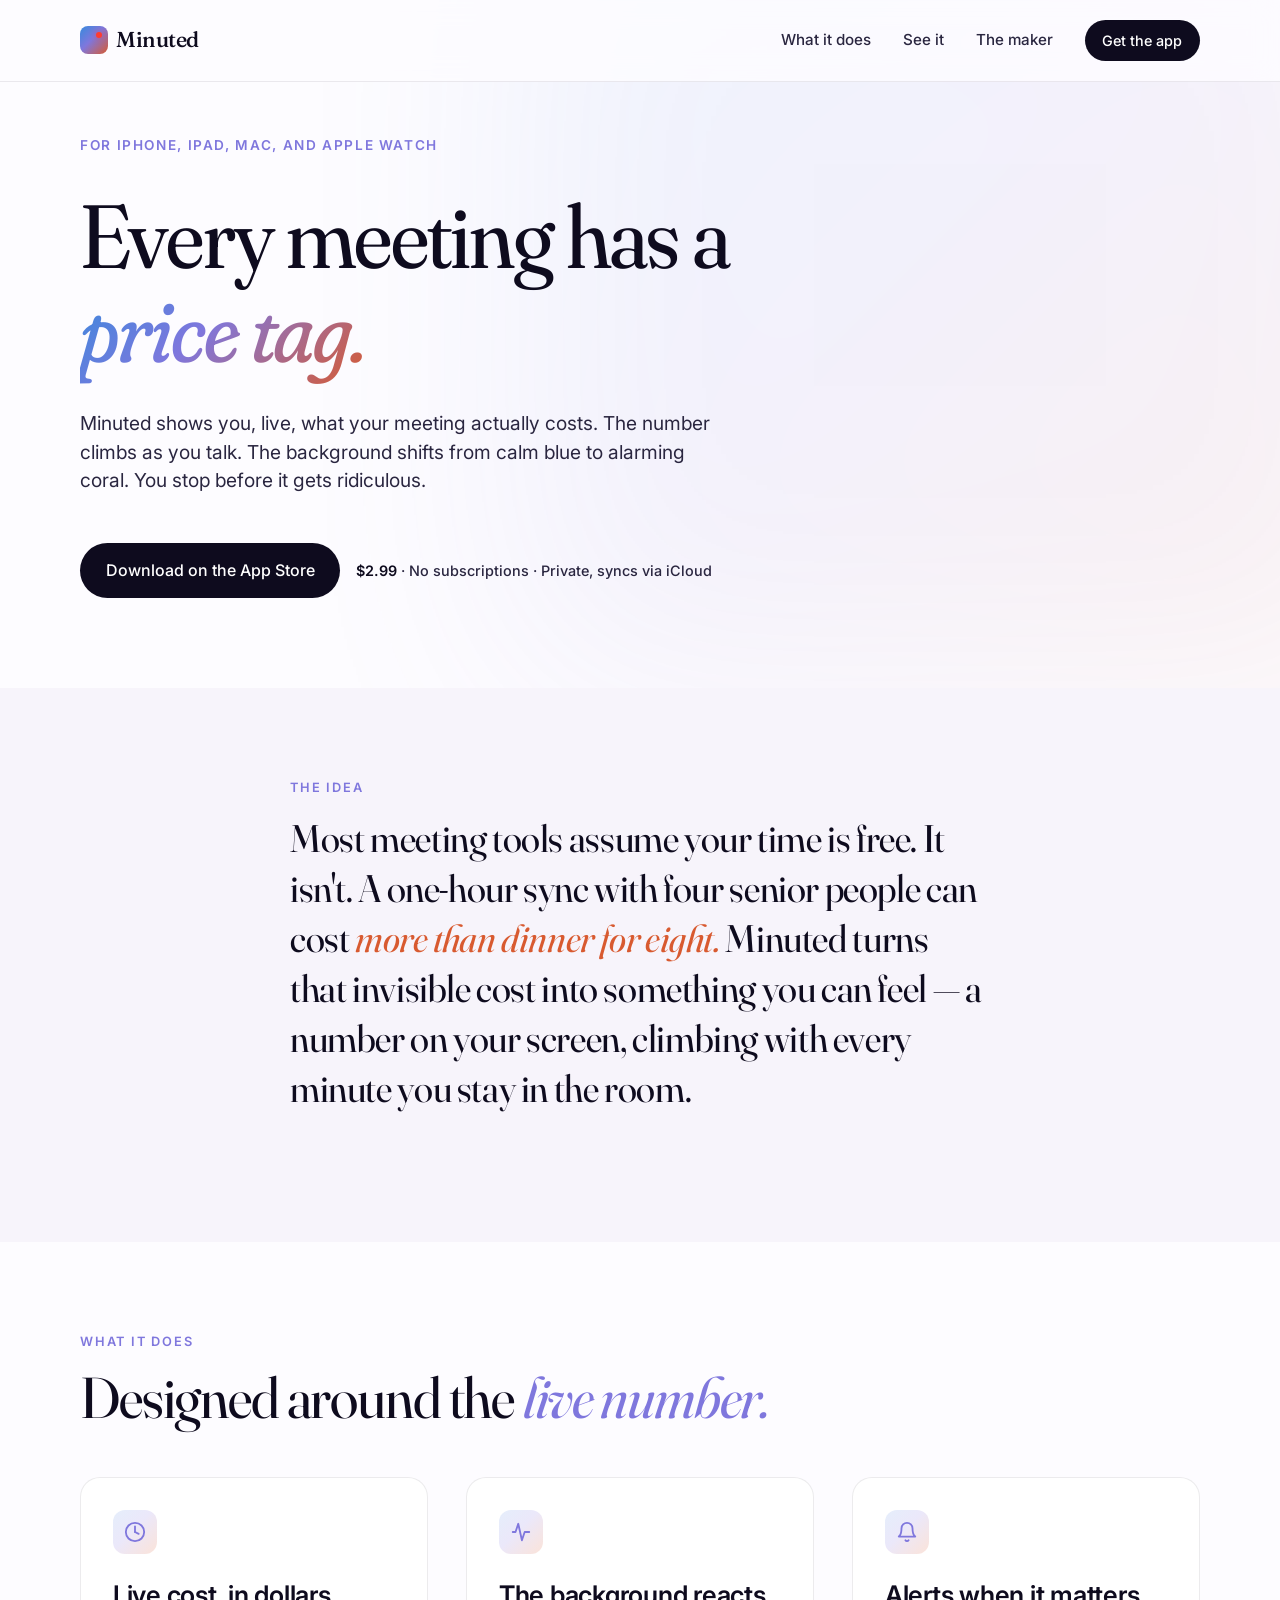
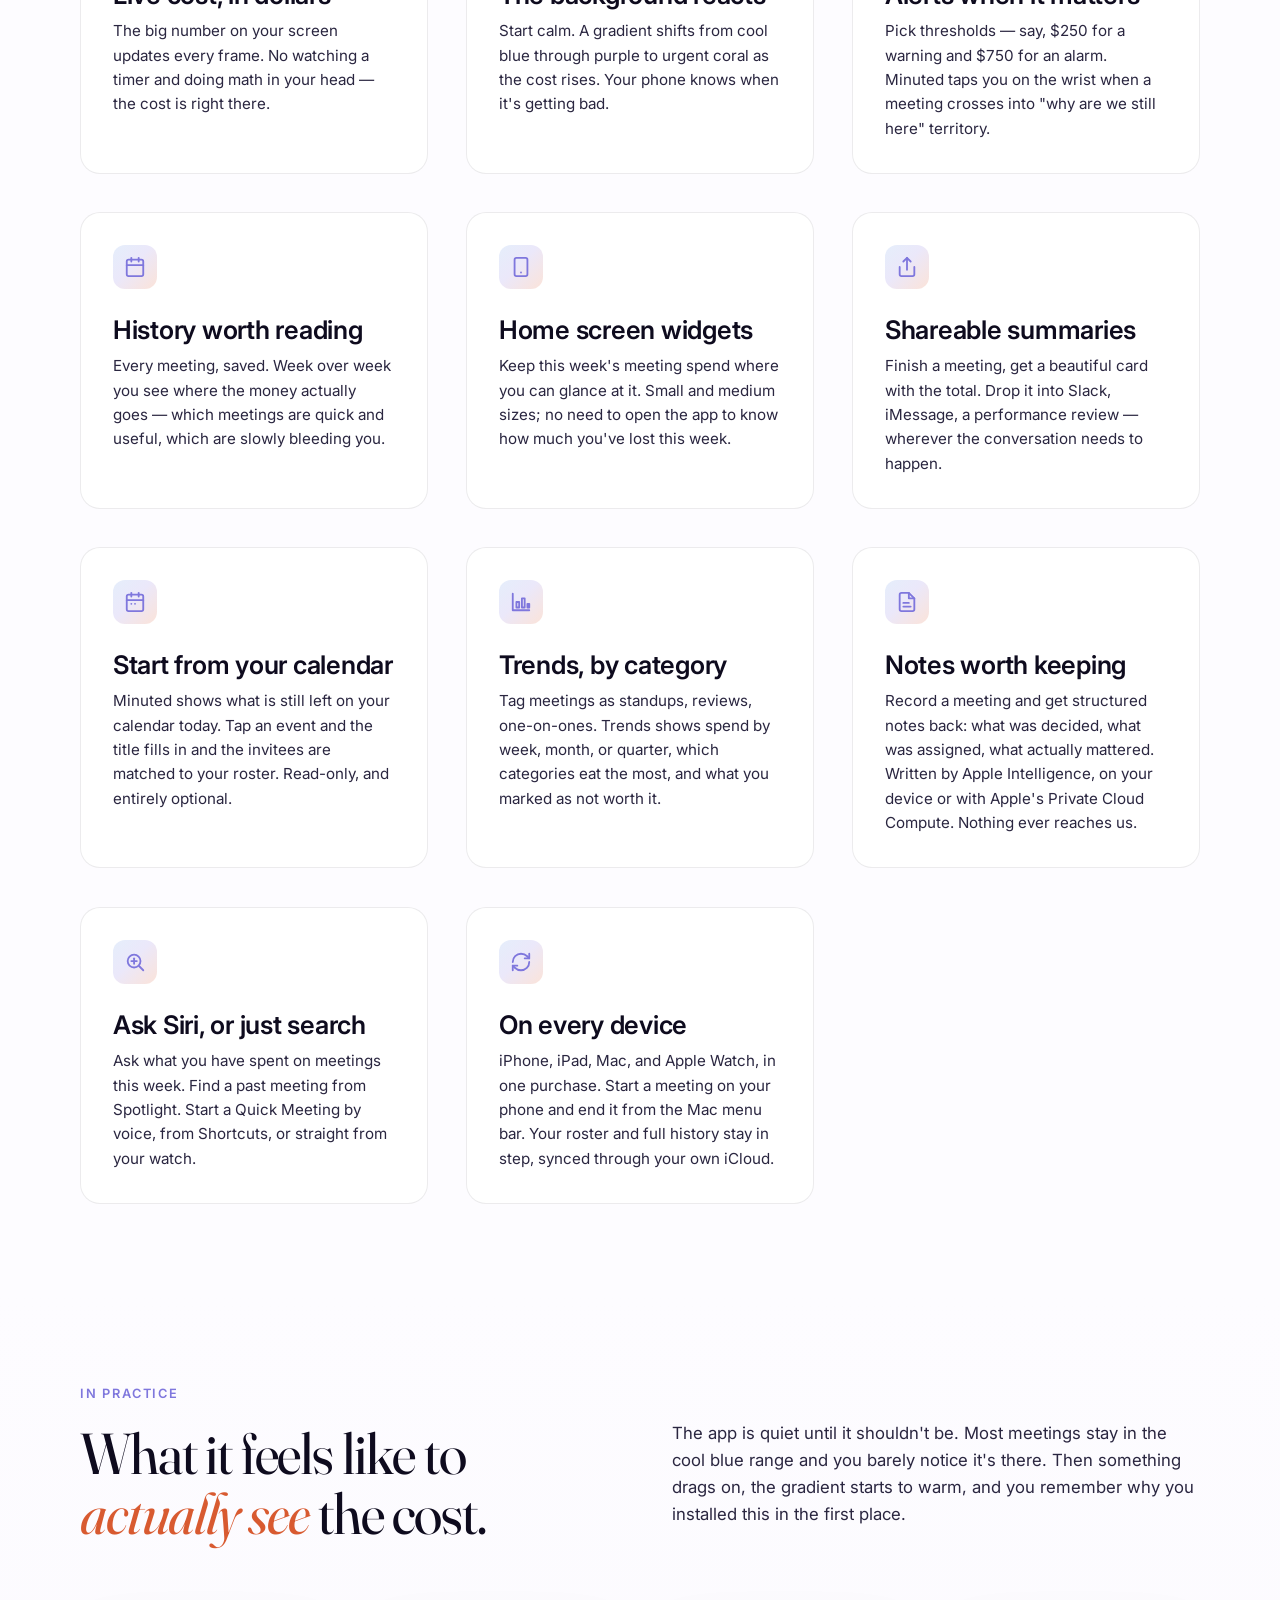
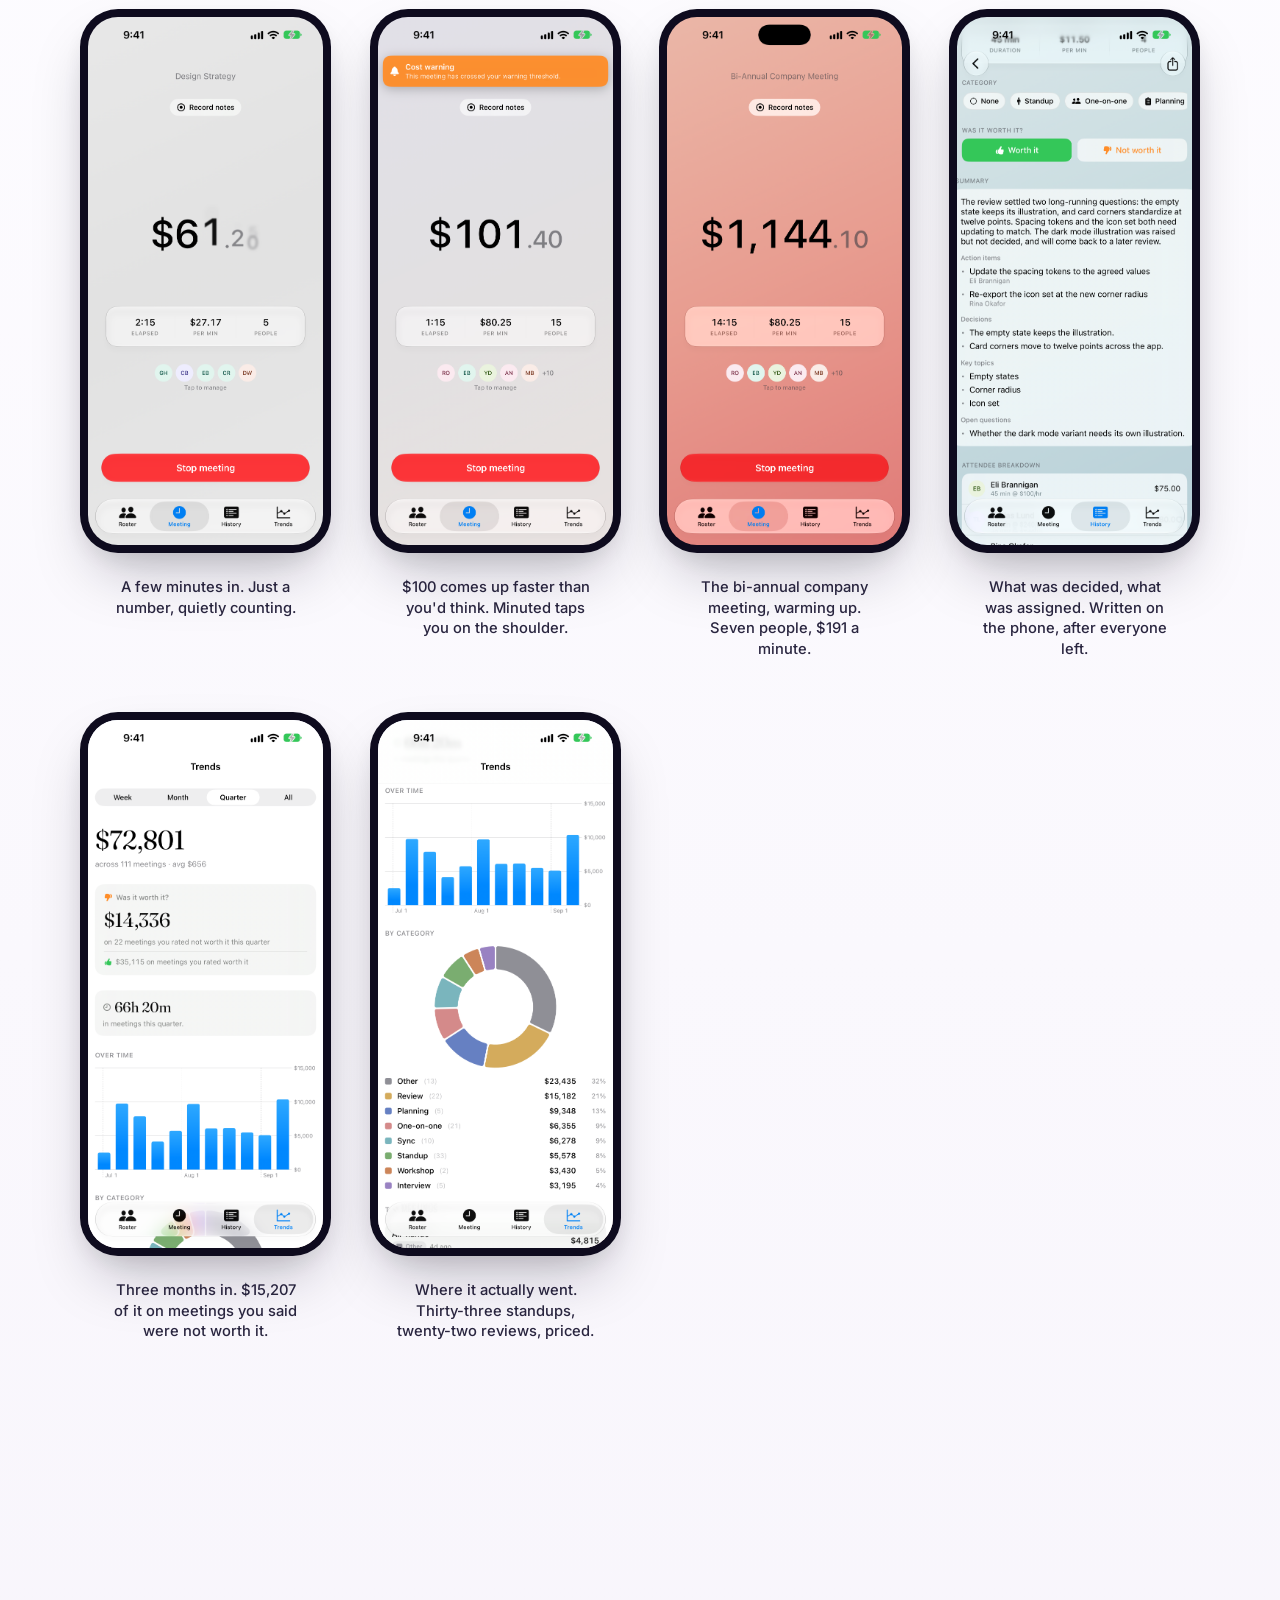
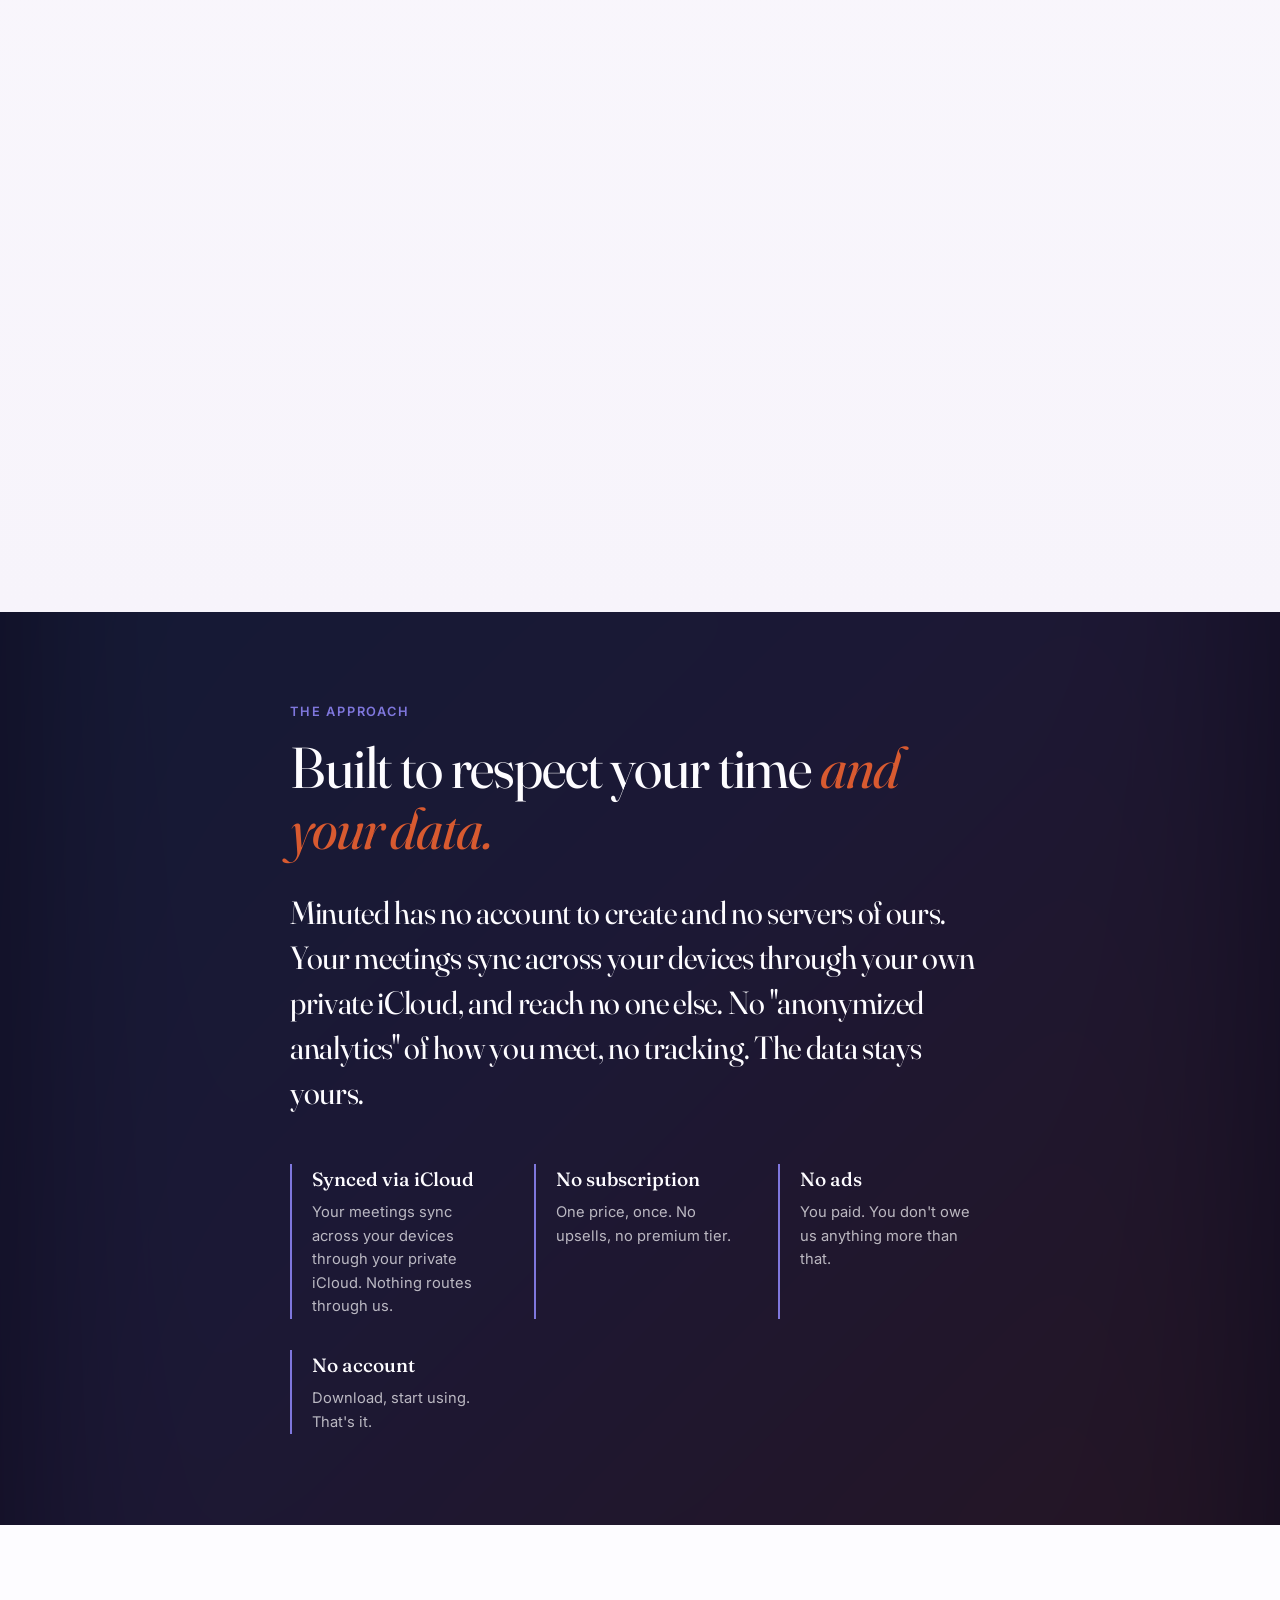
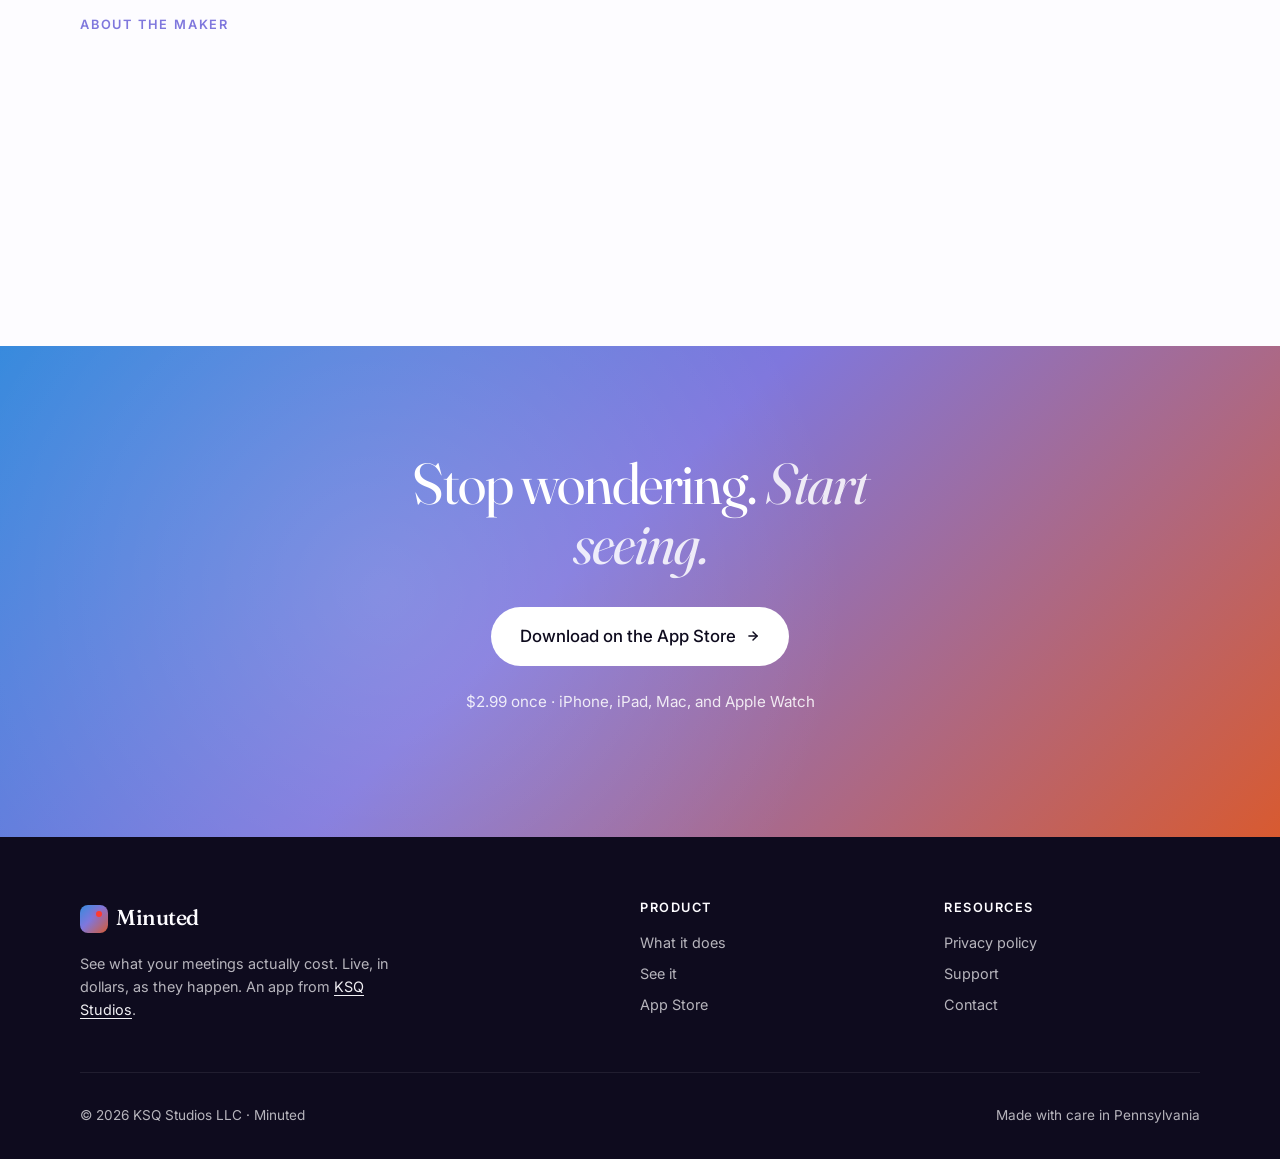
==== commit 889f02f6: "Updated full site for use of PCC going forward" ====
--- a/index.html
+++ b/index.html
@@ -985,7 +985,7 @@
             </svg>
           </div>
           <h3>Notes worth keeping</h3>
-          <p>Record a meeting and get structured notes back: what was decided, what was assigned, what actually mattered. Generated on your device with Apple Intelligence, so nothing is uploaded.</p>
+          <p>Record a meeting and get structured notes back: what was decided, what was assigned, what actually mattered. Written by Apple Intelligence, on your device or with Apple's Private Cloud Compute. Nothing ever reaches us.</p>
         </div>
 
         <div class="feature">
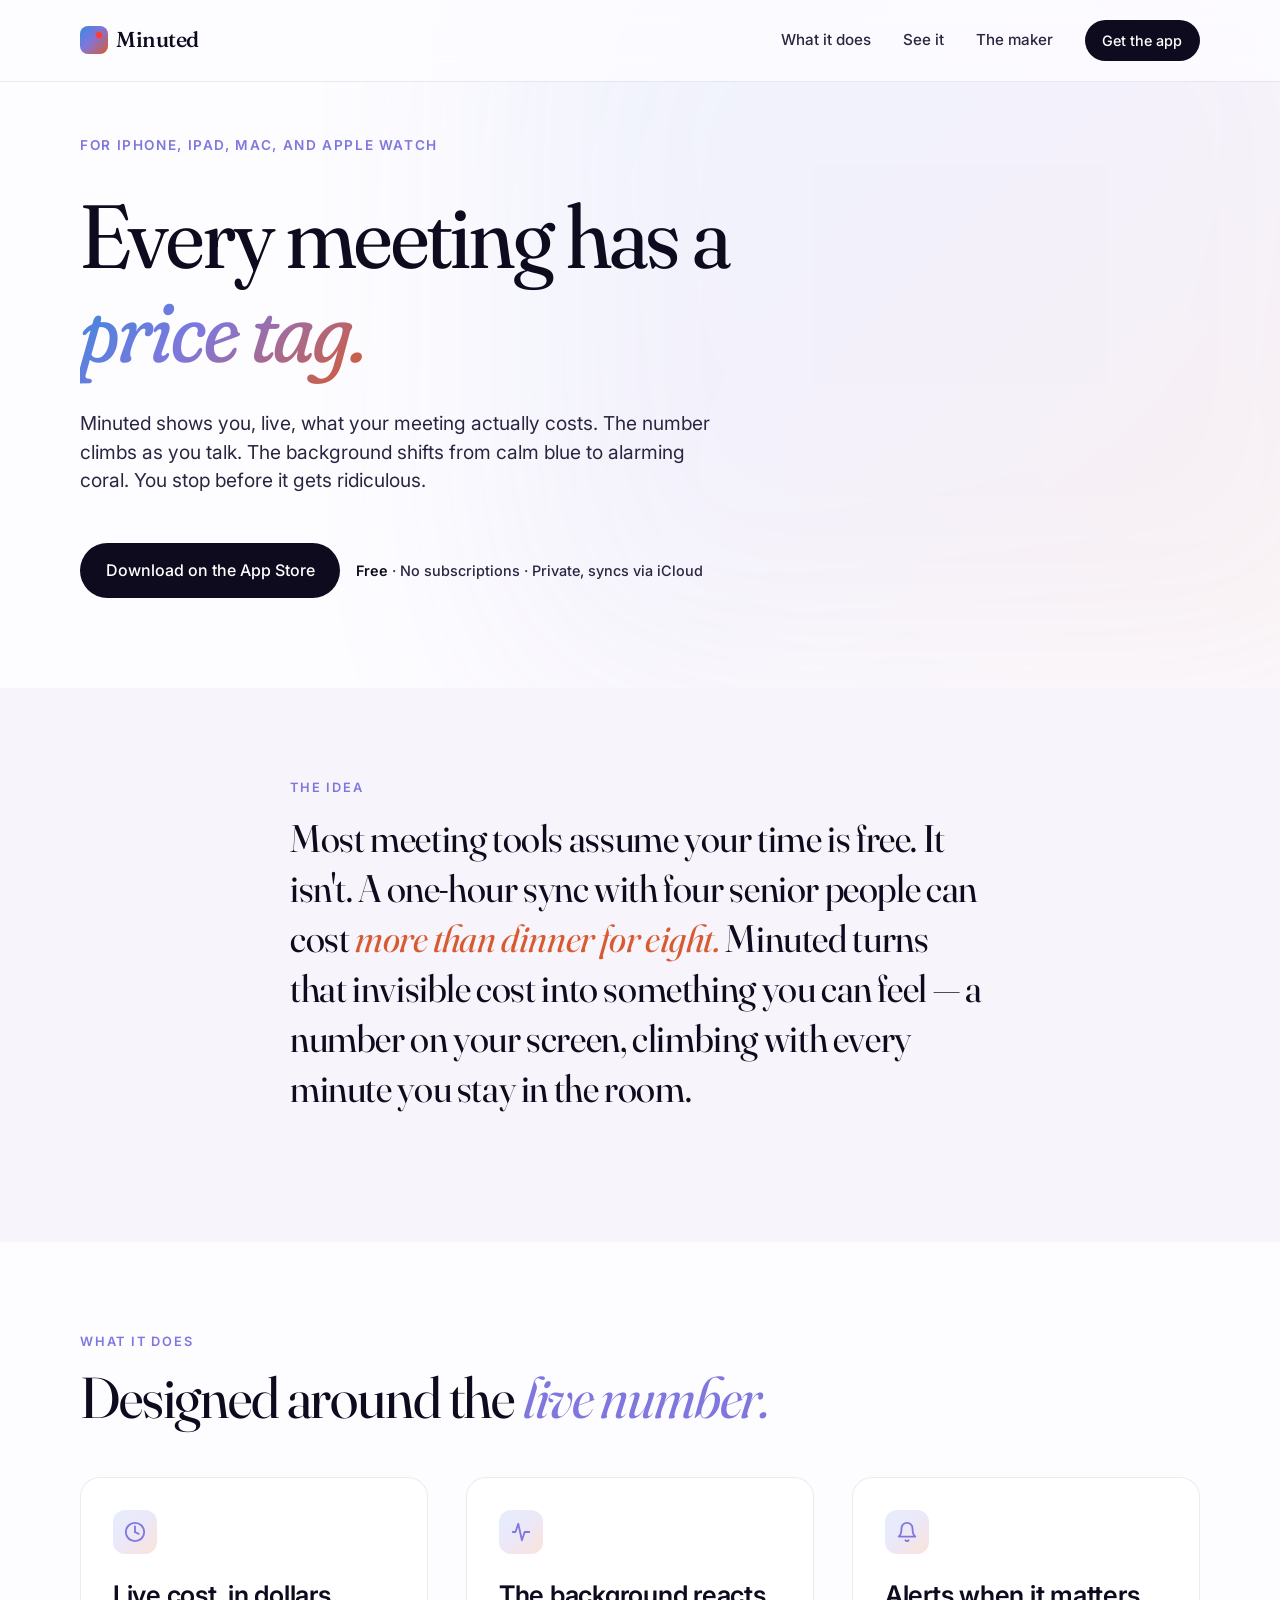
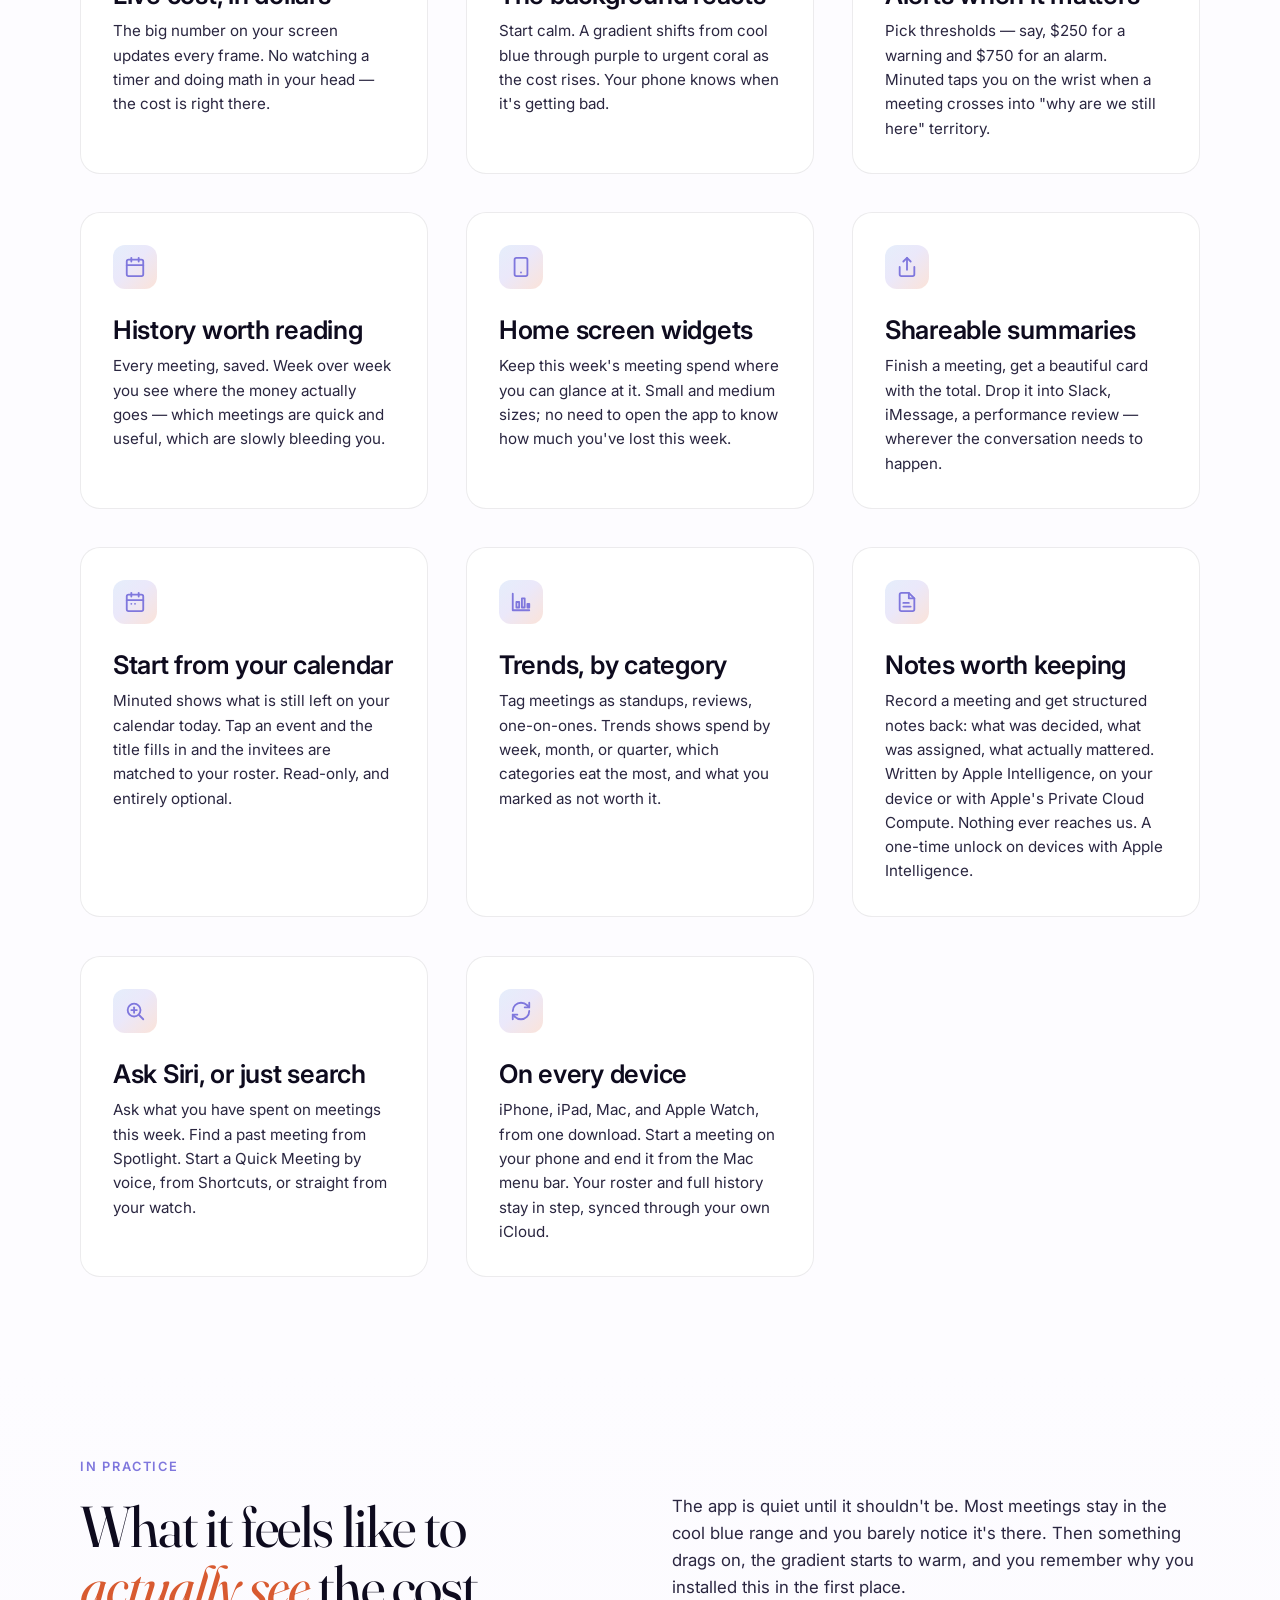
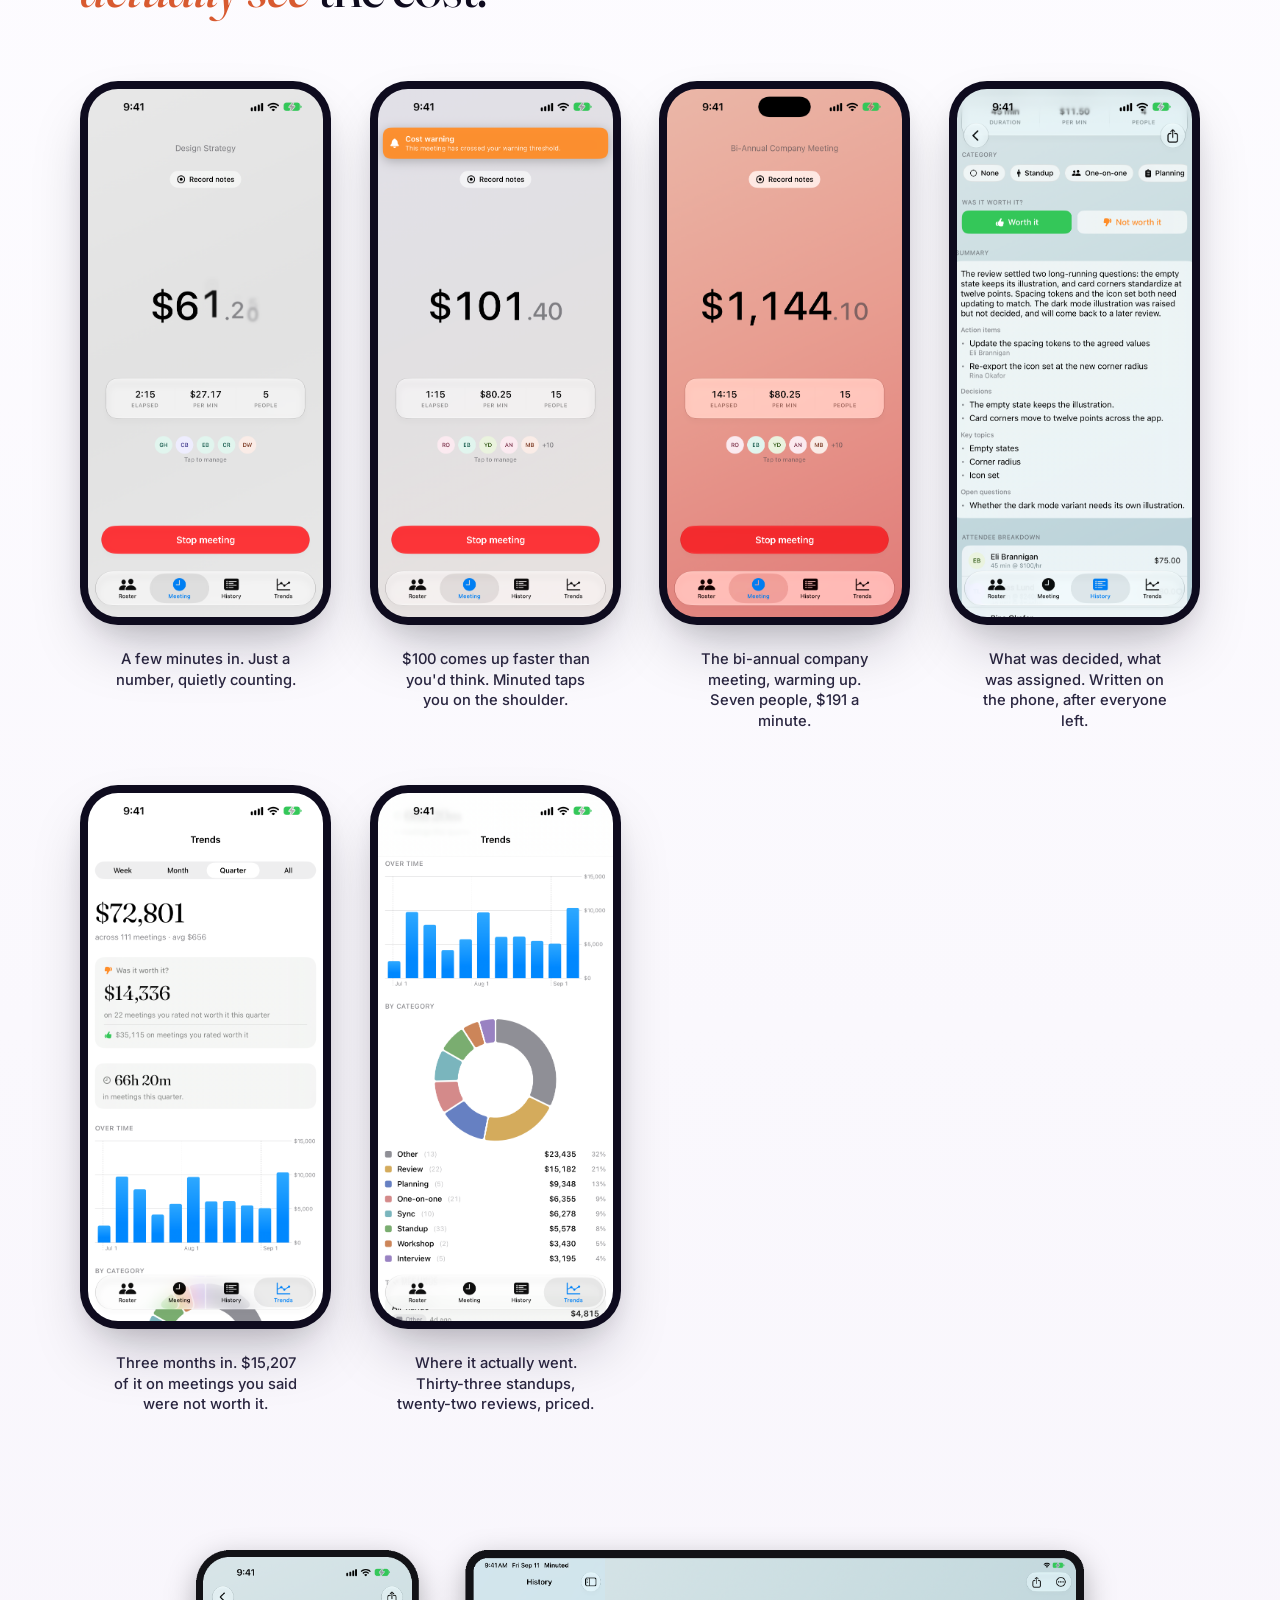
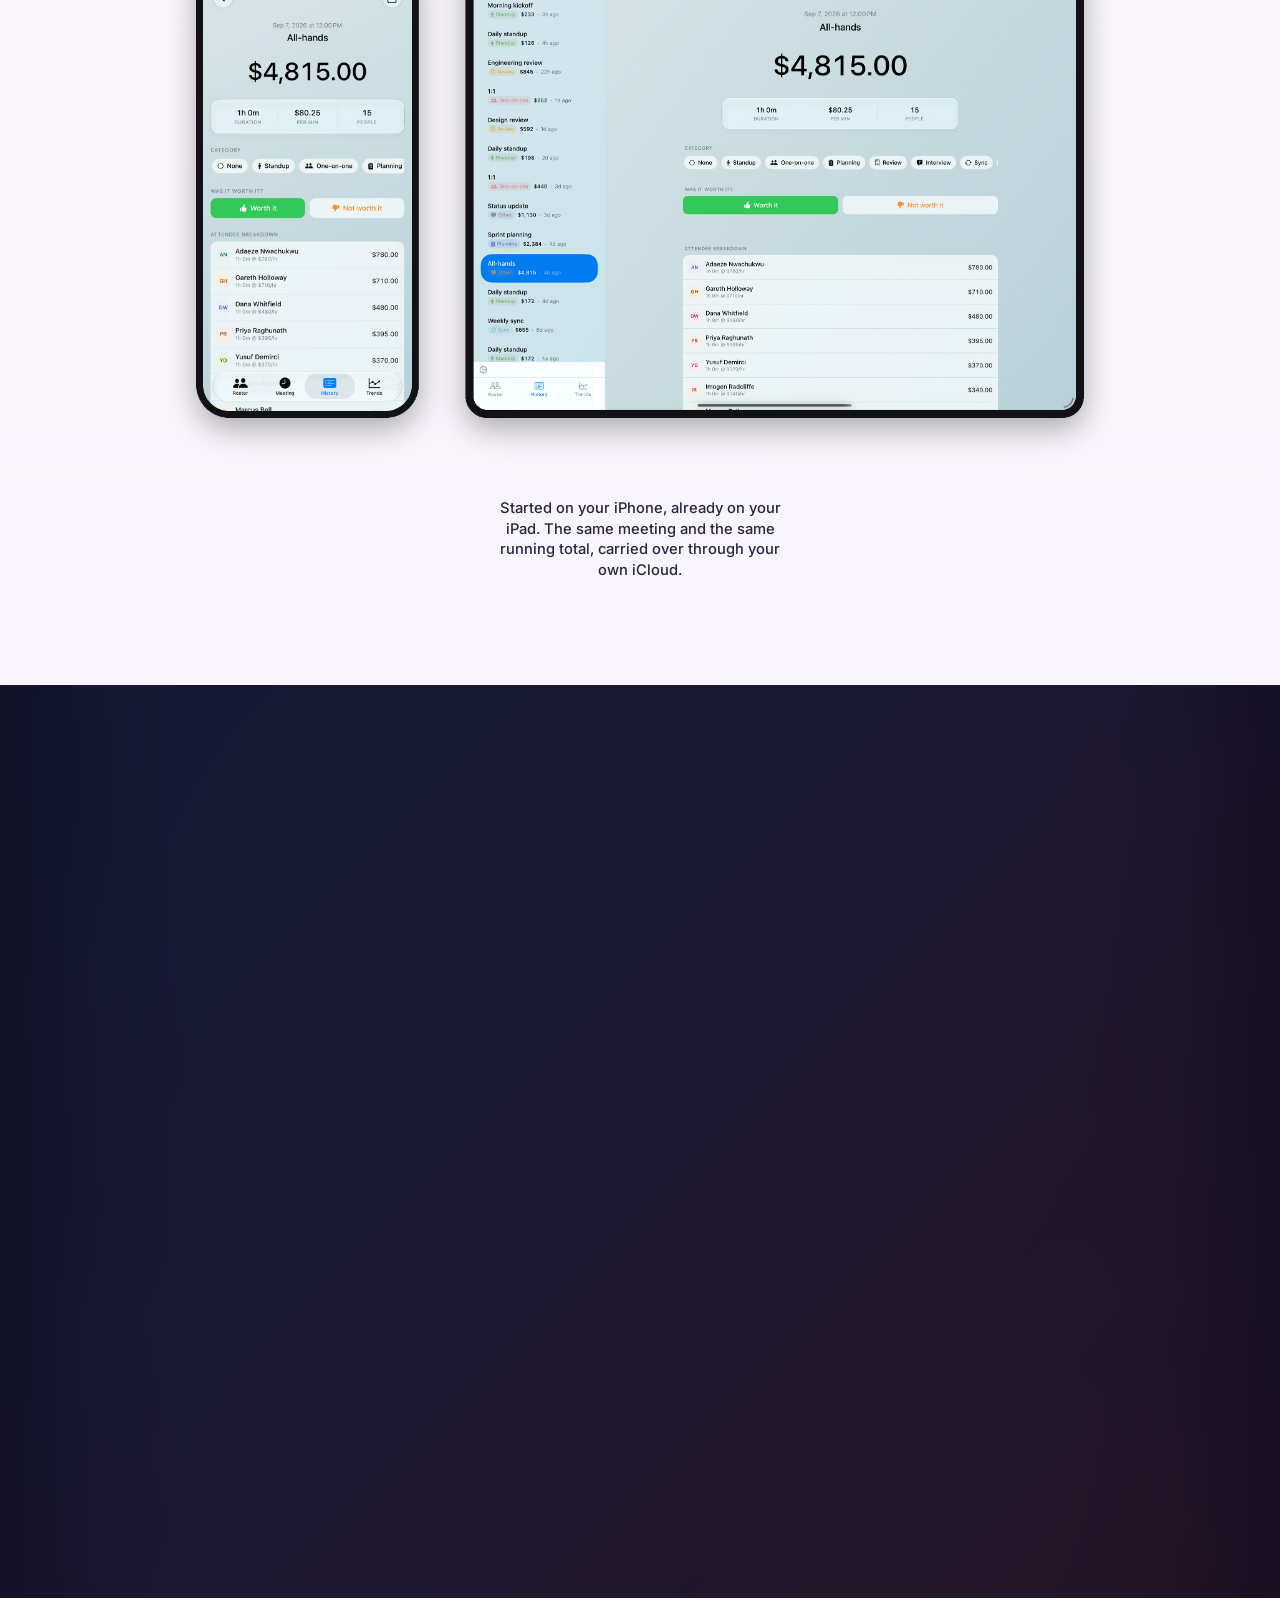
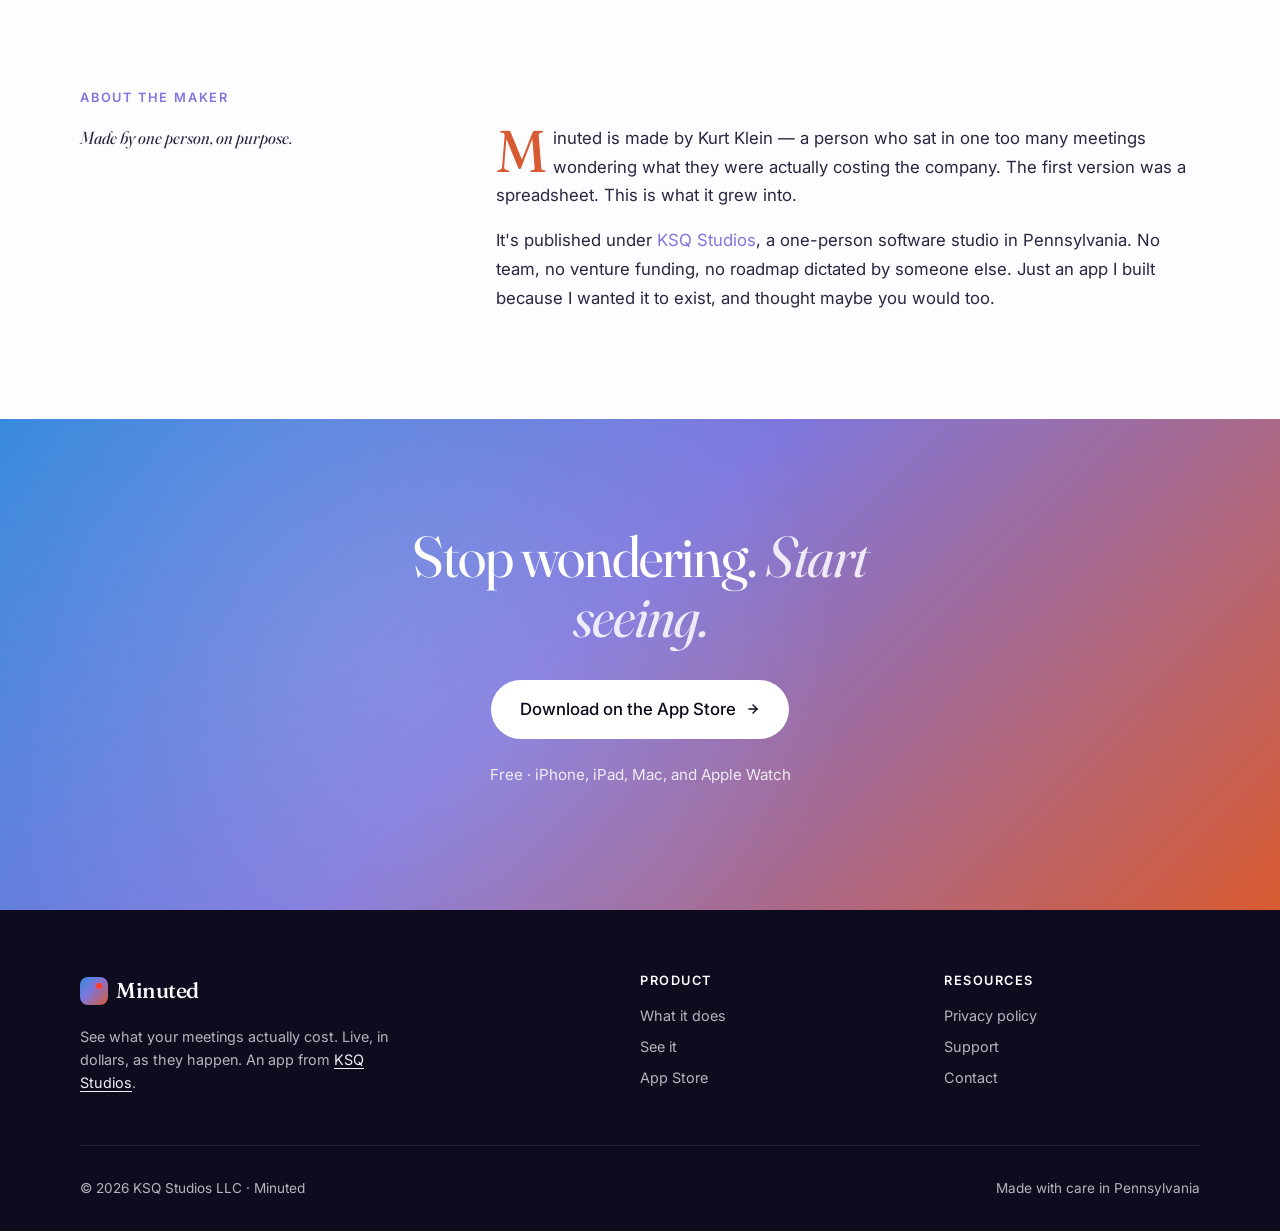
==== commit 2ceddd8f: "Updated full site for moving to free with in-app purchase" ====
--- a/index.html
+++ b/index.html
@@ -34,7 +34,7 @@
     "applicationCategory": "BusinessApplication",
     "offers": {
       "@type": "Offer",
-      "price": "2.99",
+      "price": "0",
       "priceCurrency": "USD"
     },
     "url": "https://minuted.org",
@@ -858,7 +858,7 @@
         <a href="https://apps.apple.com/us/app/minuted/id6764897137" class="btn-primary" target="_blank" rel="noopener">
           <span>Download on the App Store</span>
         </a>
-        <span class="price-tag"><strong>$2.99</strong> · No subscriptions · Private, syncs via iCloud</span>
+        <span class="price-tag"><strong>Free</strong> · No subscriptions · Private, syncs via iCloud</span>
       </div>
     </div>
   </header>
@@ -985,7 +985,7 @@
             </svg>
           </div>
           <h3>Notes worth keeping</h3>
-          <p>Record a meeting and get structured notes back: what was decided, what was assigned, what actually mattered. Written by Apple Intelligence, on your device or with Apple's Private Cloud Compute. Nothing ever reaches us.</p>
+          <p>Record a meeting and get structured notes back: what was decided, what was assigned, what actually mattered. Written by Apple Intelligence, on your device or with Apple's Private Cloud Compute. Nothing ever reaches us. A one-time unlock on devices with Apple Intelligence.</p>
         </div>
 
         <div class="feature">
@@ -1011,7 +1011,7 @@
             </svg>
           </div>
           <h3>On every device</h3>
-          <p>iPhone, iPad, Mac, and Apple Watch, in one purchase. Start a meeting on your phone and end it from the Mac menu bar. Your roster and full history stay in step, synced through your own iCloud.</p>
+          <p>iPhone, iPad, Mac, and Apple Watch, from one download. Start a meeting on your phone and end it from the Mac menu bar. Your roster and full history stay in step, synced through your own iCloud.</p>
         </div>
 
       </div>
@@ -1095,7 +1095,7 @@
         </div>
         <div class="philosophy-point">
           <strong>No subscription</strong>
-          <p>One price, once. No upsells, no premium tier.</p>
+          <p>Free to use. Meeting notes are a single one-time unlock. No ads, ever.</p>
         </div>
         <div class="philosophy-point">
           <strong>No ads</strong>
@@ -1132,7 +1132,7 @@
           <polyline points="12 5 19 12 12 19"></polyline>
         </svg>
       </a>
-      <p style="margin-top:1.5rem;opacity:0.85;font-size:0.95rem">$2.99 once · iPhone, iPad, Mac, and Apple Watch</p>
+      <p style="margin-top:1.5rem;opacity:0.85;font-size:0.95rem">Free · iPhone, iPad, Mac, and Apple Watch</p>
     </div>
   </section>
 
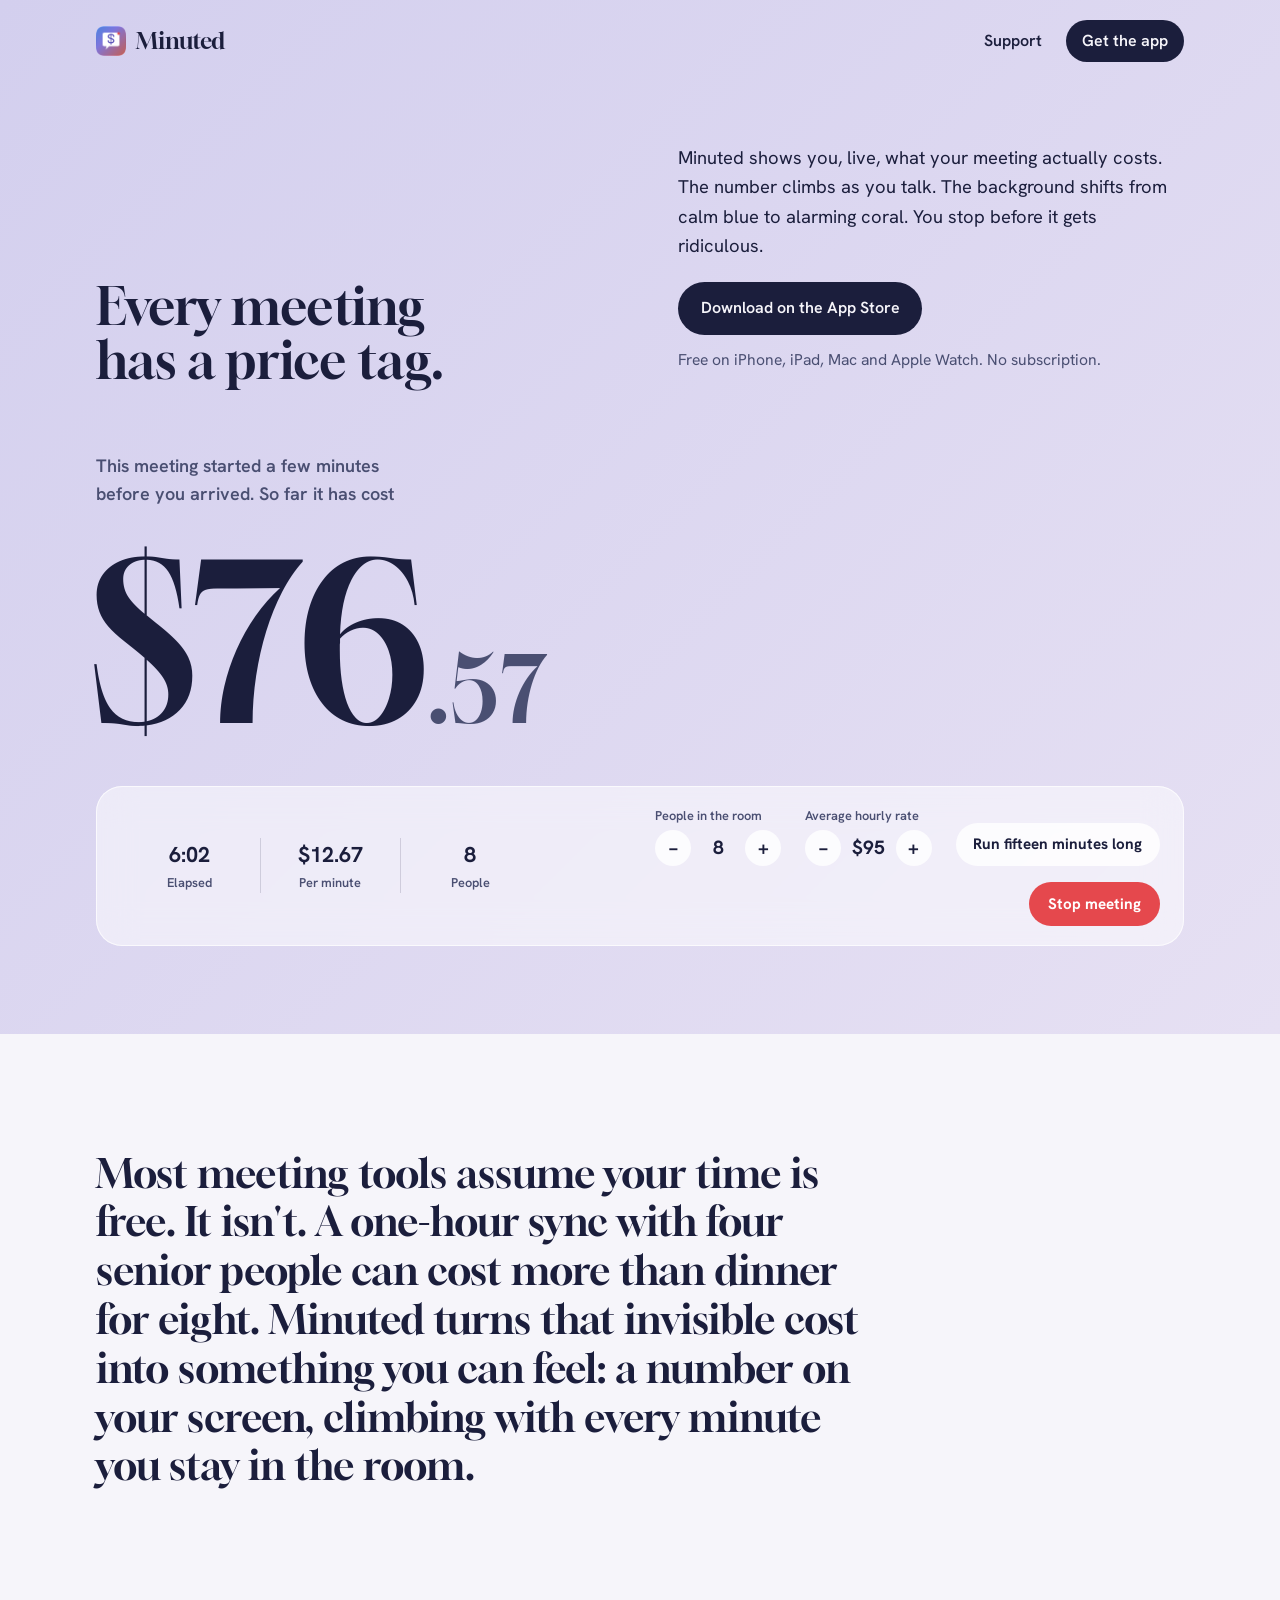
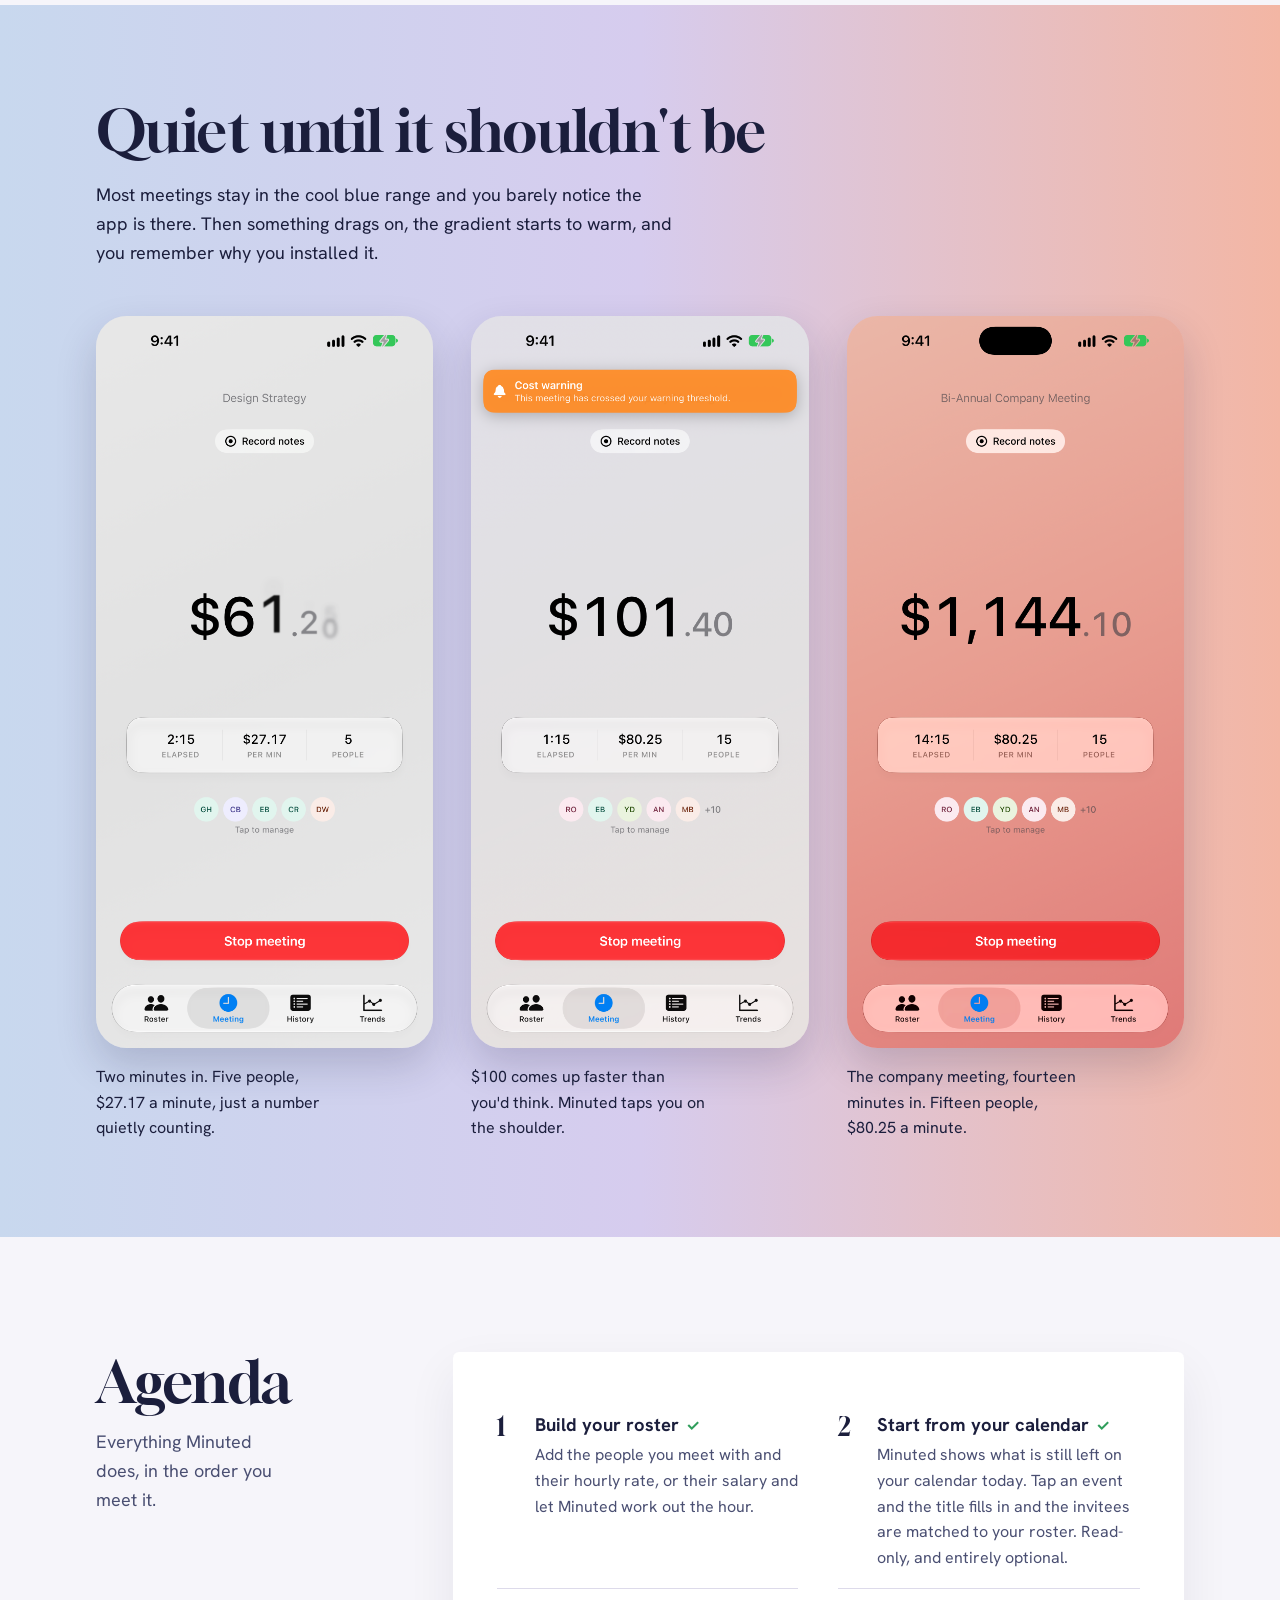
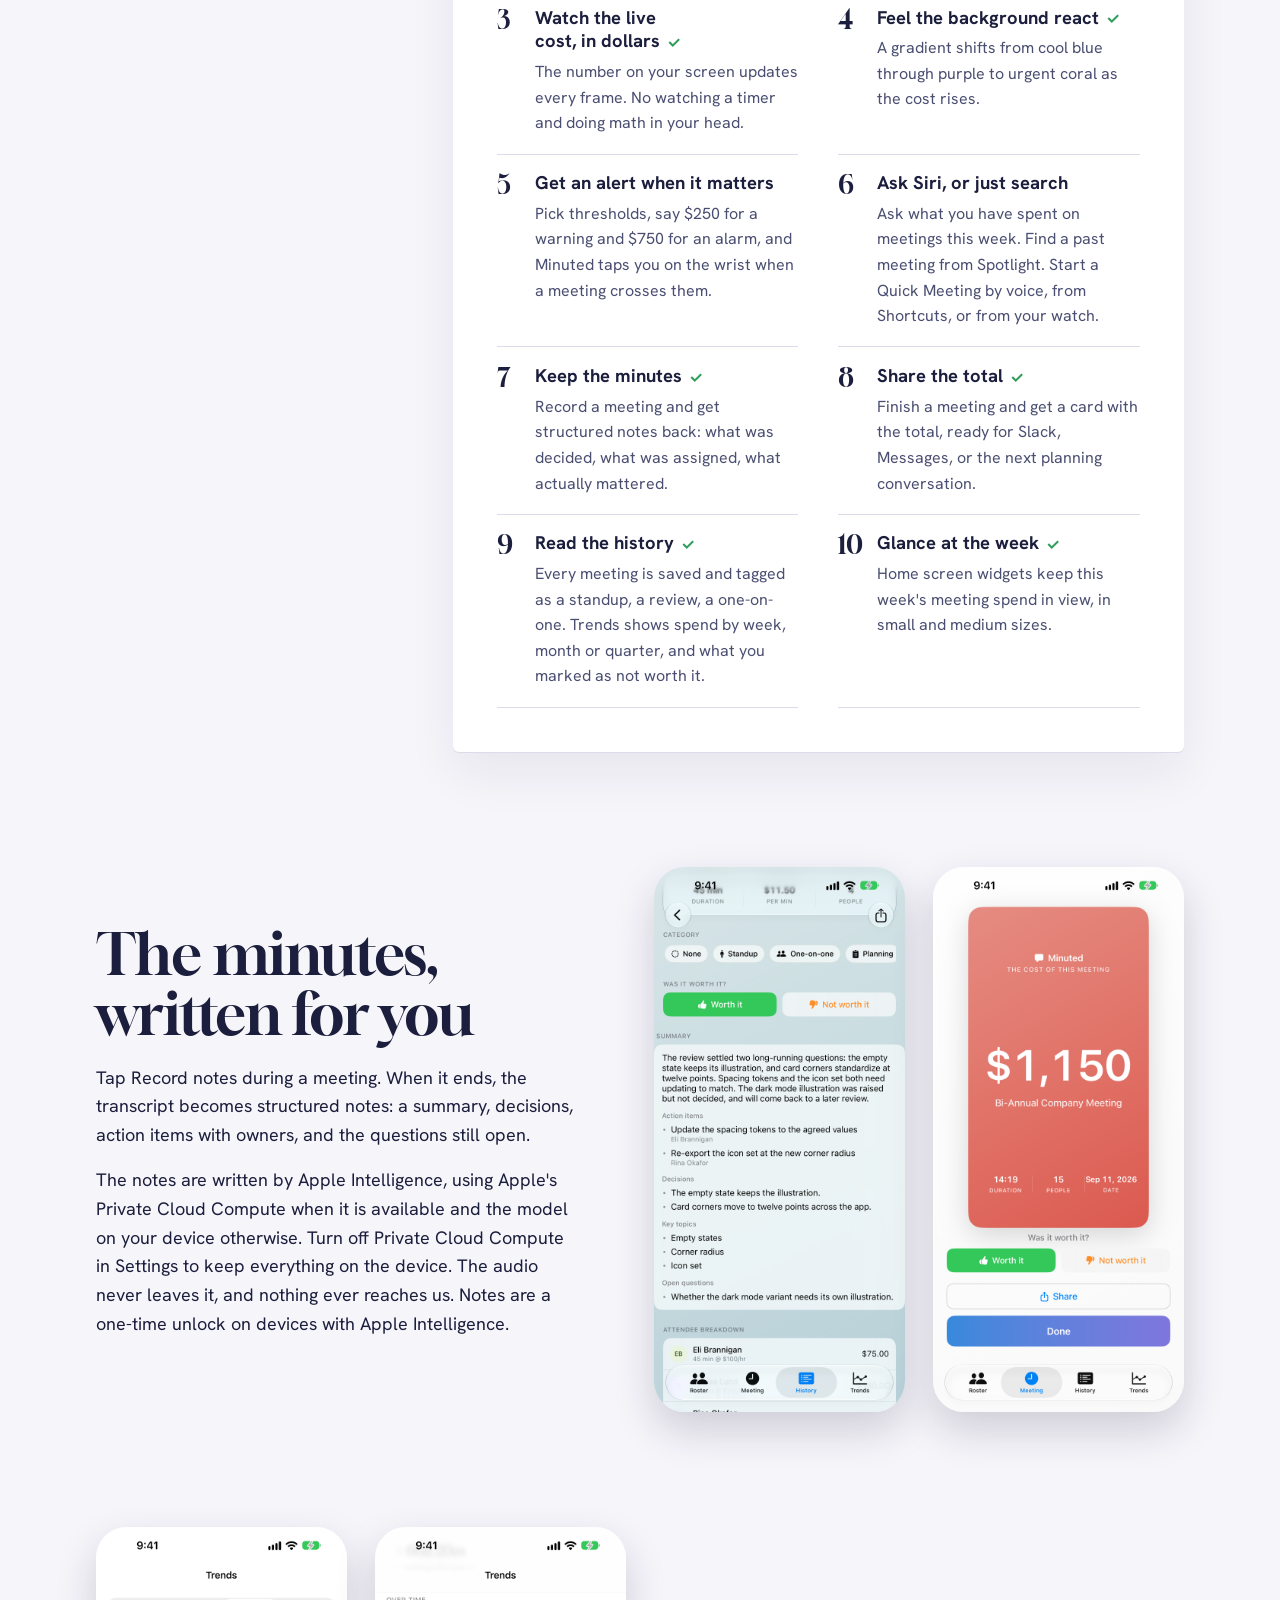
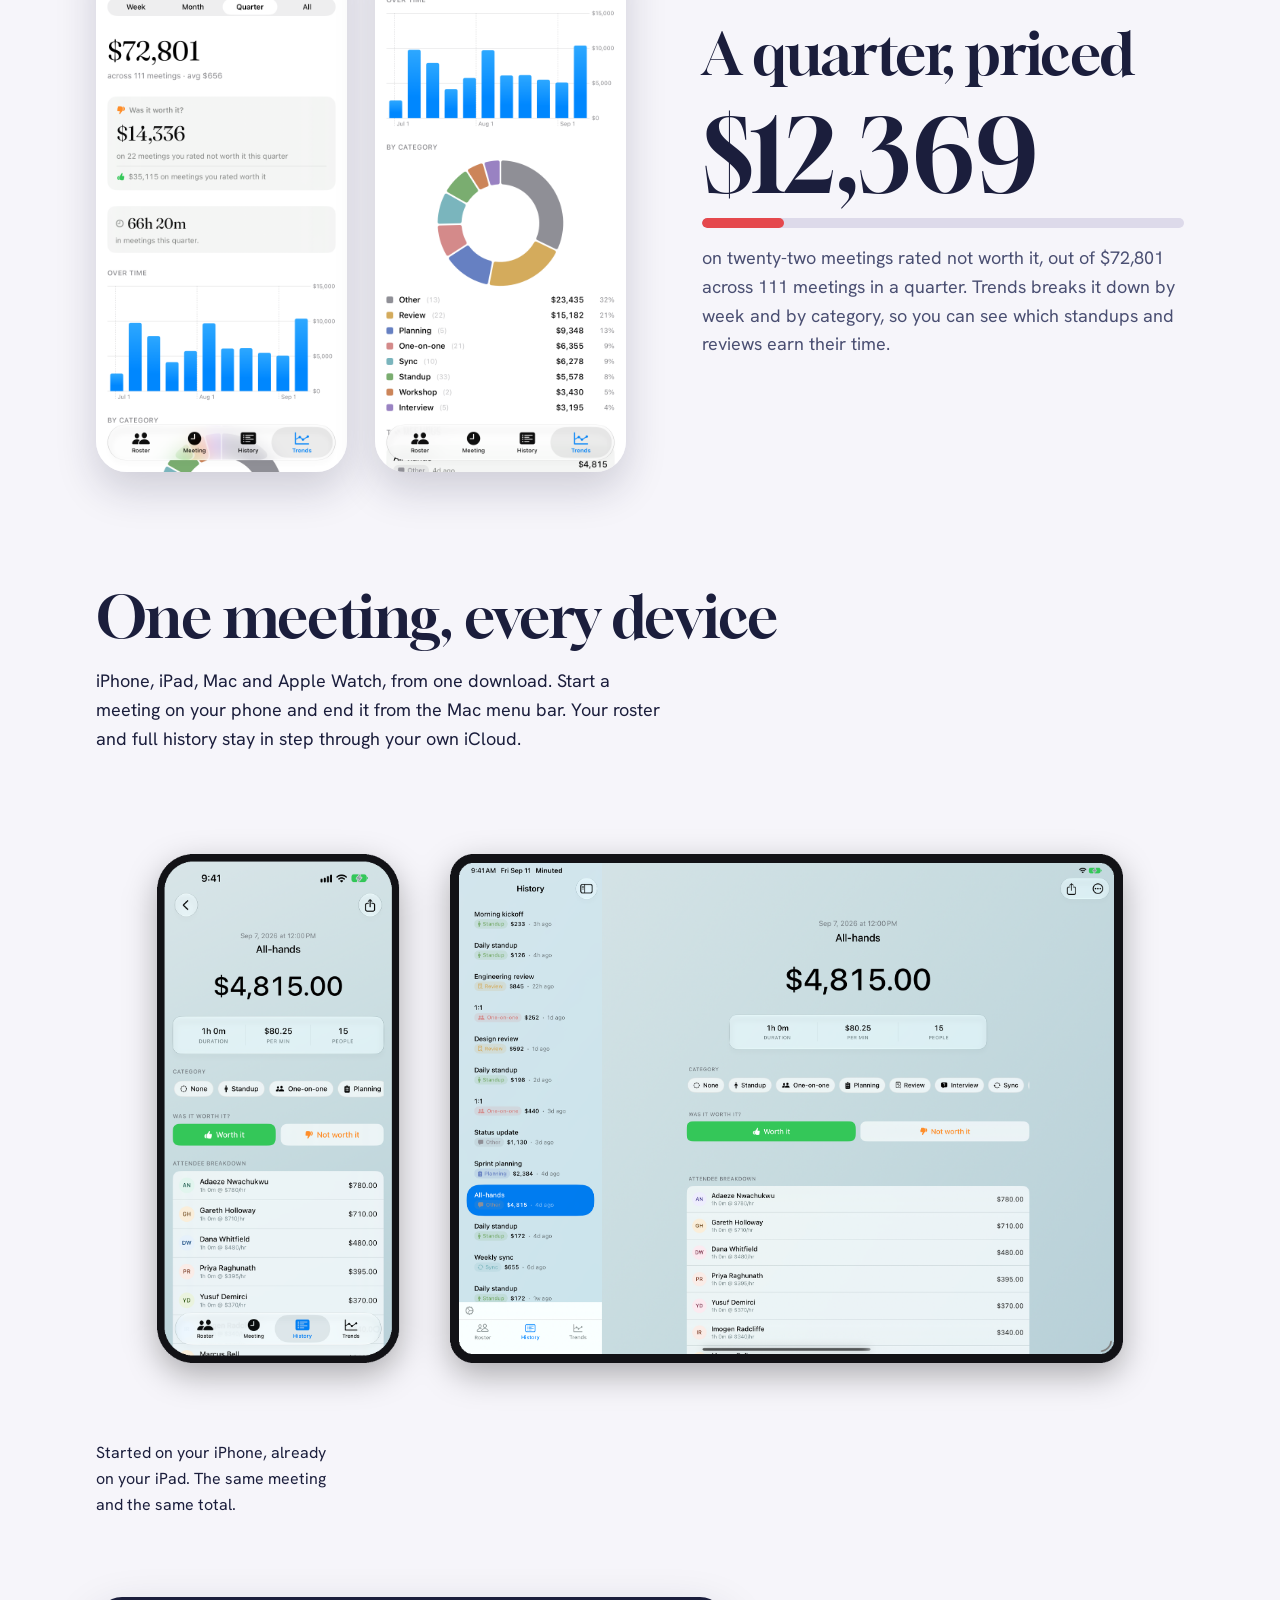
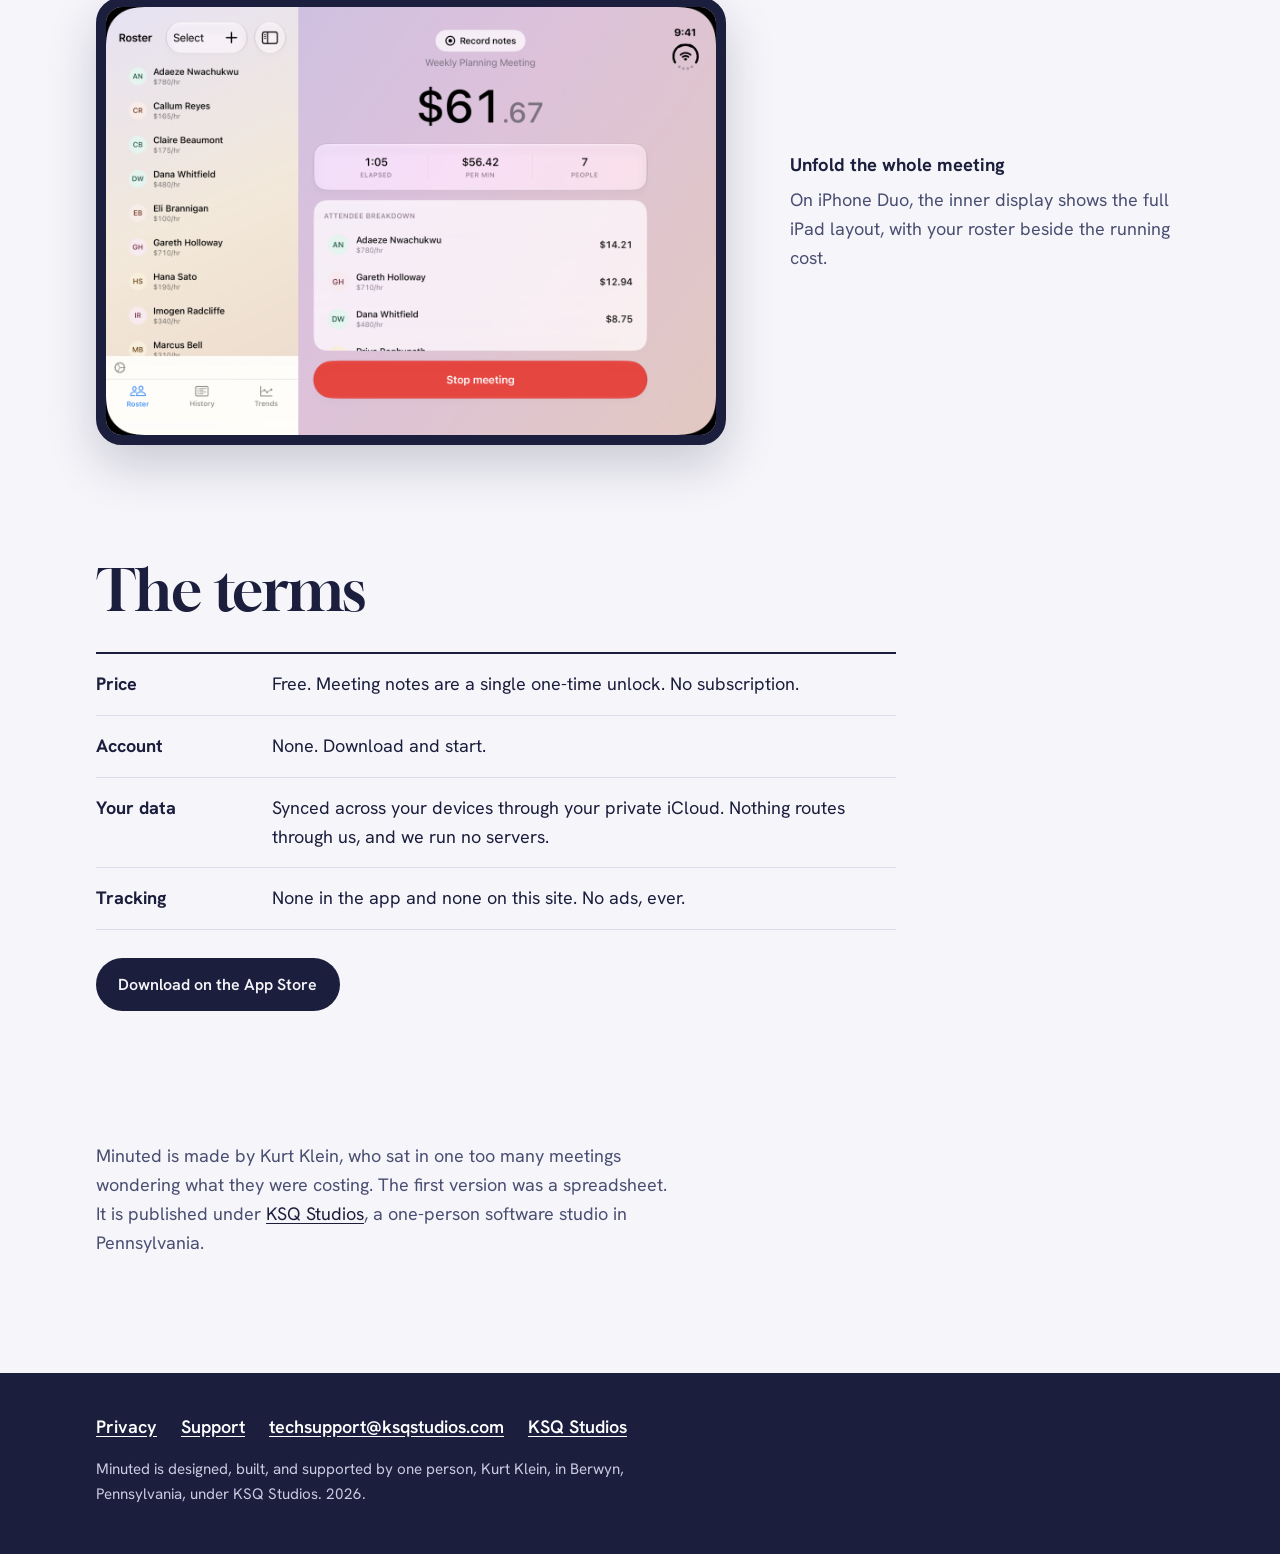
==== commit 8ead4a88: "Redesign the site as a meeting in progress" ====
--- a/index.html
+++ b/index.html
@@ -1,16 +1,15 @@
 <!DOCTYPE html>
-<html lang="en" class="no-js">
+<html lang="en">
 <head>
   <meta charset="UTF-8">
   <meta name="viewport" content="width=device-width, initial-scale=1.0">
   <meta name="description" content="Minuted shows you the real cost of your meetings, live, in dollars, as they happen.">
-  <title>Minuted — The cost of this meeting</title>
-
-  <!-- Favicon -->
+  <title>Minuted, the cost of this meeting</title>
+  <meta name="theme-color" content="#cfdcef">
+
   <link rel="icon" type="image/png" href="/favicon.png">
   <link rel="apple-touch-icon" href="/apple-touch-icon.png">
 
-  <!-- Open Graph / social sharing -->
   <meta property="og:title" content="Minuted">
   <meta property="og:description" content="See what your meetings actually cost. Live, in dollars, as they happen.">
   <meta property="og:type" content="website">
@@ -23,7 +22,6 @@
 
   <link rel="canonical" href="https://minuted.org">
 
-  <!-- Structured data for Google rich results -->
   <script type="application/ld+json">
   {
     "@context": "https://schema.org",
@@ -45,9 +43,11 @@
       "https://minuted.org/screenshots/meeting-warning.png",
       "https://minuted.org/screenshots/meeting-alarm.png",
       "https://minuted.org/screenshots/meeting-notes.png",
+      "https://minuted.org/screenshots/share-card.png",
       "https://minuted.org/screenshots/trends-quarter.png",
       "https://minuted.org/screenshots/trends-category.png",
-      "https://minuted.org/screenshots/sync-devices.png"
+      "https://minuted.org/screenshots/sync-devices.png",
+      "https://minuted.org/screenshots/duo-meeting.png"
     ],
     "author": {
       "@type": "Organization",
@@ -57,1150 +57,408 @@
   }
   </script>
 
-  <!-- Fonts -->
   <link rel="preconnect" href="https://fonts.googleapis.com">
   <link rel="preconnect" href="https://fonts.gstatic.com" crossorigin>
-  <link href="https://fonts.googleapis.com/css2?family=Fraunces:ital,opsz,wght@0,9..144,300..900;1,9..144,300..900&family=Inter:wght@400;500;600;700&display=swap" rel="stylesheet">
-
-
-  <style>
-    :root {
-      /* Color system — anchored on purple, with full Minuted gradient */
-      --color-blue: #378ADD;
-      --color-purple: #7F77DD;
-      --color-coral: #D85A30;
-      --color-ink: #0E0B1E;
-      --color-ink-soft: #2A2640;
-      --color-mist: #F7F4FB;
-      --color-paper: #FDFCFF;
-      --color-border: rgba(14, 11, 30, 0.08);
-
-      /* The signature Minuted gradient */
-      --gradient-meeting: linear-gradient(135deg, #378ADD 0%, #7F77DD 45%, #D85A30 100%);
-      --gradient-soft: linear-gradient(135deg, #E5EEFB 0%, #EBE8FA 45%, #FBE3D9 100%);
-
-      /* Typography */
-      --font-display: 'Fraunces', Georgia, serif;
-      --font-body: 'Inter', -apple-system, BlinkMacSystemFont, sans-serif;
-
-      /* Spacing */
-      --container: 1200px;
-      --container-narrow: 780px;
-    }
-
-    * { box-sizing: border-box; }
-
-    html {
-      scroll-behavior: smooth;
-      -webkit-font-smoothing: antialiased;
-      -moz-osx-font-smoothing: grayscale;
-    }
-
-    body {
-      margin: 0;
-      padding: 0;
-      font-family: var(--font-body);
-      font-size: 17px;
-      line-height: 1.6;
-      color: var(--color-ink);
-      background: var(--color-paper);
-      overflow-x: hidden;
-    }
-
-    /* Typography scale */
-    h1, h2, h3, h4 {
-      font-family: var(--font-display);
-      font-weight: 400;
-      letter-spacing: -0.02em;
-      line-height: 1.05;
-      margin: 0;
-    }
-
-    h1 {
-      font-size: clamp(2.8rem, 7vw, 6rem);
-      font-variation-settings: "opsz" 144, "SOFT" 50;
-    }
-
-    h2 {
-      font-size: clamp(2.2rem, 4.5vw, 3.8rem);
-      font-variation-settings: "opsz" 100;
-    }
-
-    h3 {
-      font-size: clamp(1.3rem, 2vw, 1.65rem);
-      font-family: var(--font-body);
-      font-weight: 600;
-      letter-spacing: -0.01em;
-      line-height: 1.3;
-    }
-
-    p { margin: 0 0 1em; }
-
-    a {
-      color: var(--color-purple);
-      text-decoration: none;
-      transition: color 0.2s ease;
-    }
-
-    a:hover { color: var(--color-coral); }
-
-    .container {
-      max-width: var(--container);
-      margin: 0 auto;
-      padding: 0 clamp(20px, 5vw, 40px);
-    }
-
-    .container-narrow {
-      max-width: var(--container-narrow);
-      margin: 0 auto;
-      padding: 0 clamp(20px, 5vw, 40px);
-    }
-
-    /* Nav */
-    nav {
-      position: fixed;
-      top: 0;
-      left: 0;
-      right: 0;
-      z-index: 100;
-      padding: 1.25rem 0;
-      background: rgba(253, 252, 255, 0.85);
-      backdrop-filter: blur(12px);
-      -webkit-backdrop-filter: blur(12px);
-      border-bottom: 1px solid var(--color-border);
-    }
-
-    .nav-inner {
-      display: flex;
-      align-items: center;
-      justify-content: space-between;
-    }
-
-    .logo {
-      display: flex;
-      align-items: center;
-      gap: 0.5rem;
-      font-family: var(--font-display);
-      font-size: 1.35rem;
-      font-weight: 500;
-      color: var(--color-ink);
-      letter-spacing: -0.02em;
-    }
-
-    .logo-mark {
-      width: 28px;
-      height: 28px;
-      background: var(--gradient-meeting);
-      border-radius: 8px;
-      position: relative;
-      overflow: hidden;
-    }
-
-    .logo-mark::after {
-      content: '';
-      position: absolute;
-      top: 6px;
-      right: 6px;
-      width: 6px;
-      height: 6px;
-      background: #FF3B30;
-      border-radius: 50%;
-      box-shadow: 0 0 6px rgba(255, 59, 48, 0.6);
-    }
-
-    .nav-links {
-      display: flex;
-      gap: 2rem;
-      align-items: center;
-      font-size: 0.95rem;
-    }
-
-    .nav-links a {
-      color: var(--color-ink-soft);
-      font-weight: 500;
-    }
-
-    .nav-cta {
-      background: var(--color-ink);
-      color: white !important;
-      padding: 0.55rem 1.1rem;
-      border-radius: 100px;
-      font-size: 0.9rem;
-      transition: transform 0.2s ease, background 0.2s ease;
-    }
-
-    .nav-cta:hover {
-      background: var(--color-purple);
-      transform: translateY(-1px);
-      color: white !important;
-    }
-
-    @media (max-width: 640px) {
-      .nav-links a:not(.nav-cta) { display: none; }
-    }
-
-    /* Hero */
-    .hero {
-      padding: clamp(8rem, 15vh, 12rem) 0 clamp(4rem, 10vh, 8rem);
-      position: relative;
-      overflow: hidden;
-    }
-
-    .hero::before {
-      content: '';
-      position: absolute;
-      top: -20%;
-      right: -10%;
-      width: 70%;
-      height: 120%;
-      background: var(--gradient-meeting);
-      opacity: 0.08;
-      filter: blur(120px);
-      z-index: -1;
-      animation: drift 20s ease-in-out infinite;
-    }
-
-    @keyframes drift {
-      0%, 100% { transform: translate(0, 0) scale(1); }
-      50% { transform: translate(-5%, 3%) scale(1.05); }
-    }
-
-    .hero-eyebrow {
-      font-family: var(--font-body);
-      font-size: 0.85rem;
-      font-weight: 600;
-      letter-spacing: 0.12em;
-      text-transform: uppercase;
-      color: var(--color-purple);
-      margin-bottom: 2rem;
-    }
-
-    .hero h1 {
-      max-width: 14ch;
-    }
-
-    .hero h1 em {
-      font-style: italic;
-      background: var(--gradient-meeting);
-      -webkit-background-clip: text;
-      background-clip: text;
-      -webkit-text-fill-color: transparent;
-      font-variation-settings: "opsz" 144, "SOFT" 100;
-    }
-
-    .hero-sub {
-      max-width: 54ch;
-      font-size: clamp(1.1rem, 1.5vw, 1.3rem);
-      color: var(--color-ink-soft);
-      margin-top: 2rem;
-      line-height: 1.5;
-    }
-
-    .hero-ctas {
-      display: flex;
-      gap: 1rem;
-      margin-top: 3rem;
-      flex-wrap: wrap;
-      align-items: center;
-    }
-
-    .btn-primary {
-      display: inline-flex;
-      align-items: center;
-      gap: 0.6rem;
-      background: var(--color-ink);
-      color: white !important;
-      padding: 0.9rem 1.6rem;
-      border-radius: 100px;
-      font-weight: 500;
-      font-size: 1rem;
-      transition: transform 0.2s ease, background 0.3s ease;
-      position: relative;
-      overflow: hidden;
-    }
-
-    .btn-primary::before {
-      content: '';
-      position: absolute;
-      inset: 0;
-      background: var(--gradient-meeting);
-      opacity: 0;
-      transition: opacity 0.3s ease;
-    }
-
-    .btn-primary:hover {
-      transform: translateY(-2px);
-      color: white !important;
-    }
-
-    .btn-primary:hover::before {
-      opacity: 1;
-    }
-
-    .btn-primary span {
-      position: relative;
-      z-index: 1;
-    }
-
-    .price-tag {
-      font-size: 0.9rem;
-      color: var(--color-ink-soft);
-      font-weight: 500;
-    }
-
-    .price-tag strong {
-      color: var(--color-ink);
-      font-weight: 600;
-    }
-
-    /* Section spacing */
-    section {
-      padding: clamp(4rem, 10vh, 8rem) 0;
-    }
-
-    .section-eyebrow {
-      font-family: var(--font-body);
-      font-size: 0.8rem;
-      font-weight: 600;
-      letter-spacing: 0.14em;
-      text-transform: uppercase;
-      color: var(--color-purple);
-      margin-bottom: 1rem;
-    }
-
-    /* The pitch */
-    .pitch {
-      background: var(--color-mist);
-      position: relative;
-    }
-
-    .pitch-lead {
-      font-family: var(--font-display);
-      font-size: clamp(1.6rem, 3vw, 2.4rem);
-      line-height: 1.3;
-      color: var(--color-ink);
-      letter-spacing: -0.01em;
-      font-variation-settings: "opsz" 100;
-    }
-
-    .pitch-lead em {
-      font-style: italic;
-      color: var(--color-coral);
-    }
-
-    /* Features */
-    .features {
-      position: relative;
-    }
-
-    .features-grid {
-      display: grid;
-      grid-template-columns: repeat(auto-fit, minmax(260px, 1fr));
-      gap: clamp(1.5rem, 3vw, 2.5rem);
-      margin-top: 3rem;
-    }
-
-    .feature {
-      padding: 2rem;
-      background: white;
-      border: 1px solid var(--color-border);
-      border-radius: 20px;
-      transition: transform 0.3s ease, border-color 0.3s ease;
-      position: relative;
-      overflow: hidden;
-    }
-
-    .feature:hover {
-      transform: translateY(-4px);
-      border-color: var(--color-purple);
-    }
-
-    .feature-icon {
-      width: 44px;
-      height: 44px;
-      border-radius: 12px;
-      display: flex;
-      align-items: center;
-      justify-content: center;
-      margin-bottom: 1.5rem;
-      background: var(--gradient-soft);
-      color: var(--color-purple);
-    }
-
-    .feature h3 {
-      margin-bottom: 0.5rem;
-    }
-
-    .feature p {
-      color: var(--color-ink-soft);
-      font-size: 0.95rem;
-      margin: 0;
-    }
-
-    /* Screenshots showcase */
-    .showcase {
-      background: linear-gradient(180deg, var(--color-paper) 0%, var(--color-mist) 100%);
-    }
-
-    .showcase-intro {
-      display: grid;
-      grid-template-columns: 1fr 1fr;
-      gap: 4rem;
-      align-items: end;
-      margin-bottom: 4rem;
-    }
-
-    @media (max-width: 768px) {
-      .showcase-intro {
-        grid-template-columns: 1fr;
-        gap: 1rem;
-      }
-    }
-
-    .showcase-intro p {
-      color: var(--color-ink-soft);
-      font-size: 1.05rem;
-    }
-
-    .phone-grid {
-      display: grid;
-      grid-template-columns: repeat(auto-fit, minmax(240px, 1fr));
-      gap: clamp(1.5rem, 3vw, 3rem);
-      max-width: 1200px;
-      margin: 0 auto;
-    }
-
-    .phone-frame {
-      aspect-ratio: 9 / 19.5;
-      background: var(--color-ink);
-      border-radius: 38px;
-      padding: 8px;
-      box-shadow:
-        0 30px 60px -15px rgba(14, 11, 30, 0.25),
-        0 10px 30px -10px rgba(14, 11, 30, 0.15);
-      position: relative;
-      transition: transform 0.4s ease;
-    }
-
-    .phone-frame:hover {
-      transform: translateY(-8px);
-    }
-
-    .phone-screen {
-      width: 100%;
-      height: 100%;
-      border-radius: 30px;
-      overflow: hidden;
-      position: relative;
-      background: var(--gradient-soft);
-      display: block;
-    }
-
-    img.phone-screen {
-      object-fit: cover;
-      object-position: center;
-    }
-
-    .phone-caption {
-      text-align: center;
-      margin-top: 1.5rem;
-      font-size: 0.92rem;
-      color: var(--color-ink-soft);
-      font-weight: 500;
-      max-width: 22ch;
-      margin-left: auto;
-      margin-right: auto;
-      line-height: 1.4;
-    }
-
-    .continuity {
-      max-width: 1000px;
-      margin: clamp(2.5rem, 5vw, 4rem) auto 0;
-      text-align: center;
-    }
-    .continuity-img {
-      width: 100%;
-      height: auto;
-      display: block;
-    }
-    .continuity .phone-caption {
-      max-width: 34ch;
-    }
-
-    /* Philosophy */
-    .philosophy {
-      background: var(--color-ink);
-      color: var(--color-paper);
-      position: relative;
-      overflow: hidden;
-    }
-
-    .philosophy::before {
-      content: '';
-      position: absolute;
-      top: 50%;
-      left: 50%;
-      transform: translate(-50%, -50%);
-      width: 100%;
-      height: 150%;
-      background: var(--gradient-meeting);
-      opacity: 0.12;
-      filter: blur(100px);
-      z-index: 0;
-    }
-
-    .philosophy .container-narrow {
-      position: relative;
-      z-index: 1;
-    }
-
-    .philosophy h2 {
-      color: var(--color-paper);
-    }
-
-    .philosophy-lead {
-      font-family: var(--font-display);
-      font-size: clamp(1.4rem, 2.5vw, 2rem);
-      line-height: 1.4;
-      color: var(--color-paper);
-      font-variation-settings: "opsz" 100;
-      margin-top: 2rem;
-      letter-spacing: -0.01em;
-    }
-
-    .philosophy-lead em {
-      font-style: italic;
-      color: var(--color-coral);
-    }
-
-    .philosophy-points {
-      margin-top: 3rem;
-      display: grid;
-      grid-template-columns: repeat(auto-fit, minmax(200px, 1fr));
-      gap: 2rem;
-    }
-
-    .philosophy-point {
-      border-left: 2px solid var(--color-purple);
-      padding-left: 1.25rem;
-    }
-
-    .philosophy-point strong {
-      font-family: var(--font-display);
-      font-size: 1.2rem;
-      font-weight: 500;
-      display: block;
-      margin-bottom: 0.4rem;
-      color: var(--color-paper);
-    }
-
-    .philosophy-point p {
-      margin: 0;
-      font-size: 0.92rem;
-      color: rgba(253, 252, 255, 0.7);
-    }
-
-    /* Maker */
-    .maker {
-      background: var(--color-paper);
-    }
-
-    .maker-content {
-      display: grid;
-      grid-template-columns: 1fr 2fr;
-      gap: 4rem;
-      align-items: start;
-    }
-
-    @media (max-width: 768px) {
-      .maker-content {
-        grid-template-columns: 1fr;
-        gap: 2rem;
-      }
-    }
-
-    .maker-label {
-      font-family: var(--font-display);
-      font-size: 1.1rem;
-      font-style: italic;
-      color: var(--color-ink-soft);
-      font-variation-settings: "opsz" 100;
-    }
-
-    .maker-text p {
-      font-size: 1.05rem;
-      color: var(--color-ink-soft);
-      line-height: 1.7;
-    }
-
-    .maker-text p:first-child::first-letter {
-      font-family: var(--font-display);
-      font-size: 3.5em;
-      font-weight: 400;
-      float: left;
-      line-height: 0.85;
-      margin: 0.05em 0.1em 0 0;
-      color: var(--color-coral);
-    }
-
-    /* CTA band */
-    .cta-band {
-      position: relative;
-      padding: clamp(5rem, 12vh, 9rem) 0;
-      text-align: center;
-      background: var(--gradient-meeting);
-      color: white;
-      overflow: hidden;
-    }
-
-    .cta-band::before {
-      content: '';
-      position: absolute;
-      inset: 0;
-      background: radial-gradient(circle at 30% 50%, rgba(255,255,255,0.15) 0%, transparent 50%);
-      z-index: 0;
-    }
-
-    .cta-band-inner {
-      position: relative;
-      z-index: 1;
-    }
-
-    .cta-band h2 {
-      color: white;
-      max-width: 16ch;
-      margin: 0 auto 2rem;
-    }
-
-    .cta-band h2 em {
-      font-style: italic;
-      color: rgba(255, 255, 255, 0.85);
-    }
-
-    .btn-white {
-      display: inline-flex;
-      align-items: center;
-      gap: 0.6rem;
-      background: white;
-      color: var(--color-ink) !important;
-      padding: 1rem 1.8rem;
-      border-radius: 100px;
-      font-weight: 500;
-      font-size: 1.05rem;
-      transition: transform 0.2s ease;
-    }
-
-    .btn-white:hover {
-      transform: translateY(-2px);
-      color: var(--color-ink) !important;
-    }
-
-    /* Footer */
-    footer {
-      background: var(--color-ink);
-      color: rgba(253, 252, 255, 0.7);
-      padding: 4rem 0 2rem;
-      font-size: 0.9rem;
-    }
-
-    .footer-inner {
-      display: grid;
-      grid-template-columns: 2fr 1fr 1fr;
-      gap: 3rem;
-      margin-bottom: 3rem;
-    }
-
-    @media (max-width: 768px) {
-      .footer-inner {
-        grid-template-columns: 1fr;
-        gap: 2rem;
-      }
-    }
-
-    .footer-brand {
-      max-width: 320px;
-    }
-
-    .footer-brand .logo {
-      color: var(--color-paper);
-      margin-bottom: 1rem;
-    }
-
-    .footer-brand p {
-      font-size: 0.9rem;
-      line-height: 1.6;
-      margin: 0;
-    }
-
-    .footer-col h4 {
-      font-family: var(--font-body);
-      font-size: 0.8rem;
-      font-weight: 600;
-      letter-spacing: 0.12em;
-      text-transform: uppercase;
-      color: var(--color-paper);
-      margin: 0 0 1rem;
-    }
-
-    .footer-col a {
-      display: block;
-      color: rgba(253, 252, 255, 0.7);
-      margin-bottom: 0.5rem;
-    }
-
-    .footer-col a:hover {
-      color: var(--color-paper);
-    }
-
-    .footer-bottom {
-      padding-top: 2rem;
-      border-top: 1px solid rgba(253, 252, 255, 0.08);
-      display: flex;
-      justify-content: space-between;
-      flex-wrap: wrap;
-      gap: 1rem;
-      font-size: 0.85rem;
-    }
-
-    /* ─────────────────────────────────────────────────────
-       Scroll reveal animations
-       Subtle fade + upward slide as elements enter viewport.
-       Respects prefers-reduced-motion.
-       ───────────────────────────────────────────────────── */
-
-    .reveal {
-      opacity: 0;
-      transform: translateY(24px);
-      transition:
-        opacity 0.7s cubic-bezier(0.22, 0.61, 0.36, 1),
-        transform 0.7s cubic-bezier(0.22, 0.61, 0.36, 1);
-      will-change: opacity, transform;
-    }
-
-    .reveal.visible {
-      opacity: 1;
-      transform: translateY(0);
-    }
-
-    /* Staggered children — each child animates with an increasing delay */
-    .reveal-stagger > * {
-      opacity: 0;
-      transform: translateY(24px);
-      transition:
-        opacity 0.7s cubic-bezier(0.22, 0.61, 0.36, 1),
-        transform 0.7s cubic-bezier(0.22, 0.61, 0.36, 1);
-      will-change: opacity, transform;
-    }
-
-    .reveal-stagger.visible > *:nth-child(1)  { transition-delay: 0.05s; opacity: 1; transform: translateY(0); }
-    .reveal-stagger.visible > *:nth-child(2)  { transition-delay: 0.12s; opacity: 1; transform: translateY(0); }
-    .reveal-stagger.visible > *:nth-child(3)  { transition-delay: 0.19s; opacity: 1; transform: translateY(0); }
-    .reveal-stagger.visible > *:nth-child(4)  { transition-delay: 0.26s; opacity: 1; transform: translateY(0); }
-    .reveal-stagger.visible > *:nth-child(5)  { transition-delay: 0.33s; opacity: 1; transform: translateY(0); }
-    .reveal-stagger.visible > *:nth-child(6)  { transition-delay: 0.40s; opacity: 1; transform: translateY(0); }
-    .reveal-stagger.visible > *:nth-child(7)  { transition-delay: 0.47s; opacity: 1; transform: translateY(0); }
-    .reveal-stagger.visible > *:nth-child(8)  { transition-delay: 0.54s; opacity: 1; transform: translateY(0); }
-    /* Catch-all so the grid can grow without cards silently staying invisible.
-       Delay is capped here rather than climbing per card, which would leave the
-       last one crawling in well after the user has scrolled past it. */
-    .reveal-stagger.visible > *:nth-child(n+9) { transition-delay: 0.60s; opacity: 1; transform: translateY(0); }
-
-    /* Reduce motion — respect the user's system setting.
-       When enabled, content appears instantly with no animation. */
-    @media (prefers-reduced-motion: reduce) {
-      .reveal,
-      .reveal-stagger > * {
-        opacity: 1 !important;
-        transform: none !important;
-        transition: none !important;
-      }
-    }
-
-    /* No-JS fallback — if JavaScript is disabled, show everything
-       immediately so content isn't invisible. */
-    .no-js .reveal,
-    .no-js .reveal-stagger > * {
-      opacity: 1;
-      transform: none;
-    }
-  </style>
-  <script>
-    // Remove no-js class early (inline, before body renders) so we don't
-    // see a flash of "everything visible" before the JS observer kicks in.
-    document.documentElement.classList.remove('no-js');
-  </script>
+  <link href="https://fonts.googleapis.com/css2?family=Gloock&family=Hanken+Grotesk:wght@400;500;600;700&display=swap" rel="stylesheet">
+  <link rel="stylesheet" href="/styles.css">
 </head>
 <body>
 
-  <nav>
-    <div class="container">
-      <div class="nav-inner">
-        <a href="/" class="logo">
-          <div class="logo-mark"></div>
-          <span>Minuted</span>
-        </a>
-        <div class="nav-links">
-          <a href="#what">What it does</a>
-          <a href="#showcase">See it</a>
-          <a href="#maker">The maker</a>
-          <a href="https://apps.apple.com/us/app/minuted/id6764897137" class="nav-cta" target="_blank" rel="noopener">Get the app</a>
-        </div>
-      </div>
-    </div>
-  </nav>
-
-  <header class="hero">
-    <div class="container">
-      <div class="hero-eyebrow">For iPhone, iPad, Mac, and Apple Watch</div>
-      <h1>Every meeting has a <em>price tag.</em></h1>
-      <p class="hero-sub">Minuted shows you, live, what your meeting actually costs. The number climbs as you talk. The background shifts from calm blue to alarming coral. You stop before it gets ridiculous.</p>
-      <div class="hero-ctas">
-        <a href="https://apps.apple.com/us/app/minuted/id6764897137" class="btn-primary" target="_blank" rel="noopener">
-          <span>Download on the App Store</span>
-        </a>
-        <span class="price-tag"><strong>Free</strong> · No subscriptions · Private, syncs via iCloud</span>
-      </div>
+  <header class="bar">
+    <div class="bar-inner">
+      <a class="mark" href="/">
+        <img src="/apple-touch-icon.png" alt="" width="30" height="30">
+        Minuted
+      </a>
+      <nav aria-label="Site">
+        <a href="/support">Support</a>
+        <a class="bar-cta" href="https://apps.apple.com/us/app/minuted/id6764897137" rel="noopener">Get the app</a>
+      </nav>
     </div>
   </header>
 
-  <section class="pitch" id="what">
-    <div class="container-narrow reveal">
-      <div class="section-eyebrow">The idea</div>
-      <p class="pitch-lead">Most meeting tools assume your time is free. It isn't. A one-hour sync with four senior people can cost <em>more than dinner for eight.</em> Minuted turns that invisible cost into something you can feel — a number on your screen, climbing with every minute you stay in the room.</p>
-    </div>
-  </section>
-
-  <section class="features">
-    <div class="container">
-      <div class="reveal">
-        <div class="section-eyebrow">What it does</div>
-        <h2>Designed around the <em style="font-style:italic;color:var(--color-purple)">live number.</em></h2>
-      </div>
-      <div class="features-grid reveal-stagger">
-
-        <div class="feature">
-          <div class="feature-icon">
-            <svg width="22" height="22" viewBox="0 0 24 24" fill="none" stroke="currentColor" stroke-width="2" stroke-linecap="round" stroke-linejoin="round">
-              <circle cx="12" cy="12" r="10"></circle>
-              <line x1="12" y1="6" x2="12" y2="12"></line>
-              <line x1="12" y1="12" x2="16" y2="14"></line>
-            </svg>
+  <main>
+
+    <!-- The meter. The band's colour follows the running cost, from calm blue
+         through lilac to coral, the way the app's background does. -->
+    <section class="meter" id="meter" aria-labelledby="meter-title">
+      <div class="meter-inner">
+        <div class="meter-top">
+          <h1 id="meter-title">Every meeting has a price tag.</h1>
+          <div class="meter-pitch">
+            <p>
+              Minuted shows you, live, what your meeting actually costs. The
+              number climbs as you talk. The background shifts from calm blue
+              to alarming coral. You stop before it gets ridiculous.
+            </p>
+            <p class="buy">
+              <a class="button" href="https://apps.apple.com/us/app/minuted/id6764897137" rel="noopener">Download on the App Store</a>
+              <span>Free on iPhone, iPad, Mac and Apple Watch. No subscription.</span>
+            </p>
           </div>
-          <h3>Live cost, in dollars</h3>
-          <p>The big number on your screen updates every frame. No watching a timer and doing math in your head — the cost is right there.</p>
         </div>
 
-        <div class="feature">
-          <div class="feature-icon">
-            <svg width="22" height="22" viewBox="0 0 24 24" fill="none" stroke="currentColor" stroke-width="2" stroke-linecap="round" stroke-linejoin="round">
-              <path d="M3 12h3l3-9 4 18 3-9h5"></path>
-            </svg>
+        <p class="meter-label" id="meter-label">This meeting started a few minutes before you arrived. So far it has cost</p>
+        <p class="meter-figure" aria-describedby="meter-label"><span id="meter-dollars">$0</span><span class="meter-cents" id="meter-cents">.00</span></p>
+
+        <p class="meter-warning" id="meter-warning" role="status" hidden></p>
+
+        <div class="share" id="share" hidden>
+          <div class="share-card">
+            <p class="share-brand">Minuted</p>
+            <p class="share-title">The cost of this meeting</p>
+            <p class="share-total" id="share-total">$0</p>
+            <dl class="share-stats">
+              <div><dt>Duration</dt><dd id="share-elapsed">0:00</dd></div>
+              <div><dt>People</dt><dd id="share-people">8</dd></div>
+            </dl>
           </div>
-          <h3>The background reacts</h3>
-          <p>Start calm. A gradient shifts from cool blue through purple to urgent coral as the cost rises. Your phone knows when it's getting bad.</p>
+          <div class="share-side">
+            <p>That is the card Minuted hands you when a meeting ends, ready to share.</p>
+            <button type="button" class="skip" id="restart">Start a new meeting</button>
+          </div>
         </div>
 
-        <div class="feature">
-          <div class="feature-icon">
-            <svg width="22" height="22" viewBox="0 0 24 24" fill="none" stroke="currentColor" stroke-width="2" stroke-linecap="round" stroke-linejoin="round">
-              <path d="M18 8A6 6 0 0 0 6 8c0 7-3 9-3 9h18s-3-2-3-9"></path>
-              <path d="M13.73 21a2 2 0 0 1-3.46 0"></path>
-            </svg>
+        <div class="meter-panel">
+          <dl class="meter-stats">
+            <div><dt>Elapsed</dt><dd id="meter-elapsed">0:00</dd></div>
+            <div><dt>Per minute</dt><dd id="meter-rate">$12.67</dd></div>
+            <div><dt>People</dt><dd id="meter-people-stat">8</dd></div>
+          </dl>
+
+          <div class="meter-controls">
+            <div class="stepper" role="group" aria-labelledby="people-label">
+              <span class="stepper-label" id="people-label">People in the room</span>
+              <button type="button" id="people-down" aria-label="One fewer person">&minus;</button>
+              <output id="people" aria-live="polite">8</output>
+              <button type="button" id="people-up" aria-label="One more person">+</button>
+            </div>
+            <div class="stepper" role="group" aria-labelledby="rate-label">
+              <span class="stepper-label" id="rate-label">Average hourly rate</span>
+              <button type="button" id="rate-down" aria-label="Lower the rate by five dollars">&minus;</button>
+              <output id="rate" aria-live="polite">$95</output>
+              <button type="button" id="rate-up" aria-label="Raise the rate by five dollars">+</button>
+            </div>
+            <button type="button" class="skip" id="skip">Run fifteen minutes long</button>
+            <button type="button" class="stop" id="stop">Stop meeting</button>
           </div>
-          <h3>Alerts when it matters</h3>
-          <p>Pick thresholds — say, $250 for a warning and $750 for an alarm. Minuted taps you on the wrist when a meeting crosses into "why are we still here" territory.</p>
         </div>
 
-        <div class="feature">
-          <div class="feature-icon">
-            <svg width="22" height="22" viewBox="0 0 24 24" fill="none" stroke="currentColor" stroke-width="2" stroke-linecap="round" stroke-linejoin="round">
-              <rect x="3" y="4" width="18" height="18" rx="2" ry="2"></rect>
-              <line x1="16" y1="2" x2="16" y2="6"></line>
-              <line x1="8" y1="2" x2="8" y2="6"></line>
-              <line x1="3" y1="10" x2="21" y2="10"></line>
-            </svg>
-          </div>
-          <h3>History worth reading</h3>
-          <p>Every meeting, saved. Week over week you see where the money actually goes — which meetings are quick and useful, which are slowly bleeding you.</p>
+      </div>
+    </section>
+
+    <section class="idea">
+      <p>
+        Most meeting tools assume your time is free. It isn't. A one-hour sync
+        with four senior people can cost more than dinner for eight. Minuted
+        turns that invisible cost into something you can feel: a number on
+        your screen, climbing with every minute you stay in the room.
+      </p>
+    </section>
+
+    <section class="calm" aria-labelledby="calm-title">
+      <div class="calm-inner">
+        <h2 id="calm-title">Quiet until it shouldn't be</h2>
+        <p class="calm-lede">
+          Most meetings stay in the cool blue range and you barely notice the
+          app is there. Then something drags on, the gradient starts to warm,
+          and you remember why you installed it.
+        </p>
+        <div class="calm-shots">
+          <figure>
+            <img src="/screenshots/meeting-cool.png" alt="A Design Strategy meeting in Minuted two minutes in: $61.20 on a calm blue background, five people at $27.17 a minute." width="1320" height="2868" loading="lazy">
+            <figcaption>Two minutes in. Five people, $27.17 a minute, just a number quietly counting.</figcaption>
+          </figure>
+          <figure>
+            <img src="/screenshots/meeting-warning.png" alt="Minuted showing a cost warning banner as a meeting passes $100." width="1320" height="2868" loading="lazy">
+            <figcaption>$100 comes up faster than you'd think. Minuted taps you on the shoulder.</figcaption>
+          </figure>
+          <figure>
+            <img src="/screenshots/meeting-alarm.png" alt="The Bi-Annual Company Meeting in Minuted at $1,144.10 on a warm coral background, fifteen people at $80.25 a minute." width="1320" height="2868" loading="lazy">
+            <figcaption>The company meeting, fourteen minutes in. Fifteen people, $80.25 a minute.</figcaption>
+          </figure>
         </div>
-
-        <div class="feature">
-          <div class="feature-icon">
-            <svg width="22" height="22" viewBox="0 0 24 24" fill="none" stroke="currentColor" stroke-width="2" stroke-linecap="round" stroke-linejoin="round">
-              <rect x="5" y="2" width="14" height="20" rx="2" ry="2"></rect>
-              <line x1="12" y1="18" x2="12" y2="18"></line>
-            </svg>
-          </div>
-          <h3>Home screen widgets</h3>
-          <p>Keep this week's meeting spend where you can glance at it. Small and medium sizes; no need to open the app to know how much you've lost this week.</p>
-        </div>
-
-        <div class="feature">
-          <div class="feature-icon">
-            <svg width="22" height="22" viewBox="0 0 24 24" fill="none" stroke="currentColor" stroke-width="2" stroke-linecap="round" stroke-linejoin="round">
-              <path d="M4 12v8a2 2 0 0 0 2 2h12a2 2 0 0 0 2-2v-8"></path>
-              <polyline points="16 6 12 2 8 6"></polyline>
-              <line x1="12" y1="2" x2="12" y2="15"></line>
-            </svg>
-          </div>
-          <h3>Shareable summaries</h3>
-          <p>Finish a meeting, get a beautiful card with the total. Drop it into Slack, iMessage, a performance review — wherever the conversation needs to happen.</p>
-        </div>
-
-        <div class="feature">
-          <div class="feature-icon">
-            <svg width="22" height="22" viewBox="0 0 24 24" fill="none" stroke="currentColor" stroke-width="2" stroke-linecap="round" stroke-linejoin="round">
-              <rect x="3" y="4" width="18" height="18" rx="2" ry="2"></rect>
-              <line x1="16" y1="2" x2="16" y2="6"></line>
-              <line x1="8" y1="2" x2="8" y2="6"></line>
-              <line x1="3" y1="10" x2="21" y2="10"></line>
-              <path d="M8 14h.01"></path>
-              <path d="M12 14h.01"></path>
-            </svg>
-          </div>
+      </div>
+    </section>
+
+    <section class="agenda" aria-labelledby="agenda-title">
+      <div class="agenda-head">
+        <h2 id="agenda-title">Agenda</h2>
+        <p>Everything Minuted does, in the order you meet it.</p>
+      </div>
+      <ol class="agenda-list" id="agenda-list">
+        <li>
+          <h3>Build your roster</h3>
+          <p>Add the people you meet with and their hourly rate, or their salary and let Minuted work out the hour.</p>
+        </li>
+        <li>
           <h3>Start from your calendar</h3>
           <p>Minuted shows what is still left on your calendar today. Tap an event and the title fills in and the invitees are matched to your roster. Read-only, and entirely optional.</p>
+        </li>
+        <li>
+          <h3>Watch the live cost, in dollars</h3>
+          <p>The number on your screen updates every frame. No watching a timer and doing math in your head.</p>
+        </li>
+        <li>
+          <h3>Feel the background react</h3>
+          <p>A gradient shifts from cool blue through purple to urgent coral as the cost rises.</p>
+        </li>
+        <li>
+          <h3>Get an alert when it matters</h3>
+          <p>Pick thresholds, say $250 for a warning and $750 for an alarm, and Minuted taps you on the wrist when a meeting crosses them.</p>
+        </li>
+        <li>
+          <h3>Ask Siri, or just search</h3>
+          <p>Ask what you have spent on meetings this week. Find a past meeting from Spotlight. Start a Quick Meeting by voice, from Shortcuts, or from your watch.</p>
+        </li>
+        <li>
+          <h3>Keep the minutes</h3>
+          <p>Record a meeting and get structured notes back: what was decided, what was assigned, what actually mattered.</p>
+        </li>
+        <li>
+          <h3>Share the total</h3>
+          <p>Finish a meeting and get a card with the total, ready for Slack, Messages, or the next planning conversation.</p>
+        </li>
+        <li>
+          <h3>Read the history</h3>
+          <p>Every meeting is saved and tagged as a standup, a review, a one-on-one. Trends shows spend by week, month or quarter, and what you marked as not worth it.</p>
+        </li>
+        <li>
+          <h3>Glance at the week</h3>
+          <p>Home screen widgets keep this week's meeting spend in view, in small and medium sizes.</p>
+        </li>
+      </ol>
+    </section>
+
+    <section class="minutes" aria-labelledby="minutes-title">
+      <div class="minutes-copy">
+        <h2 id="minutes-title">The minutes, written for you</h2>
+        <p>
+          Tap Record notes during a meeting. When it ends, the transcript
+          becomes structured notes: a summary, decisions, action items with
+          owners, and the questions still open.
+        </p>
+        <p>
+          The notes are written by Apple Intelligence, using Apple's Private
+          Cloud Compute when it is available and the model on your device
+          otherwise. Turn off Private Cloud Compute in Settings to keep
+          everything on the device. The audio never leaves it, and nothing ever
+          reaches us. Notes are a one-time unlock on devices with Apple
+          Intelligence.
+        </p>
+      </div>
+      <div class="minutes-shots">
+        <img src="/screenshots/meeting-notes.png" alt="A finished meeting in Minuted with generated notes: a summary paragraph, action items with named owners, decisions, key topics and open questions." width="1320" height="2868" loading="lazy">
+        <img src="/screenshots/share-card.png" alt="The share card for the Bi-Annual Company Meeting: $1,150, fourteen minutes, fifteen people." width="1320" height="2868" loading="lazy">
+      </div>
+    </section>
+
+    <section class="quarter" aria-labelledby="quarter-title">
+      <div class="quarter-copy">
+        <h2 id="quarter-title">A quarter, priced</h2>
+        <p class="quarter-figure" id="quarter-figure">$14,336</p>
+        <div class="quarter-bar" aria-hidden="true"><span id="quarter-fill"></span></div>
+        <p class="quarter-note">
+          on twenty-two meetings rated not worth it, out of $72,801 across 111
+          meetings in a quarter. Trends breaks it down by week and by
+          category, so you can see which standups and reviews earn their time.
+        </p>
+      </div>
+      <div class="quarter-shots">
+        <img src="/screenshots/trends-quarter.png" alt="The Trends screen showing $72,801 across 111 meetings for the quarter, with $14,336 on meetings rated not worth it." width="1320" height="2868" loading="lazy">
+        <img src="/screenshots/trends-category.png" alt="Trends showing spend over twelve weeks as a bar chart and the quarter broken down by category." width="1320" height="2868" loading="lazy">
+      </div>
+    </section>
+
+    <section class="devices" aria-labelledby="devices-title">
+      <h2 id="devices-title">One meeting, every device</h2>
+      <p class="devices-lede">
+        iPhone, iPad, Mac and Apple Watch, from one download. Start a meeting
+        on your phone and end it from the Mac menu bar. Your roster and full
+        history stay in step through your own iCloud.
+      </p>
+      <figure class="devices-sync">
+        <img src="/screenshots/sync-devices.png" alt="The same All-hands meeting open on an iPhone and an iPad, both showing $4,815.00." width="3207" height="1860" loading="lazy">
+        <figcaption>Started on your iPhone, already on your iPad. The same meeting and the same total.</figcaption>
+      </figure>
+      <div class="duo">
+        <img src="/screenshots/duo-meeting.png" alt="Minuted on the unfolded iPhone Duo: the roster on the left, a Weekly Planning Meeting running at $61.67 on the right." width="1346" height="944" loading="lazy">
+        <div class="duo-copy">
+          <h3>Unfold the whole meeting</h3>
+          <p>On iPhone Duo, the inner display shows the full iPad layout, with your roster beside the running cost.</p>
         </div>
-
-        <div class="feature">
-          <div class="feature-icon">
-            <svg width="22" height="22" viewBox="0 0 24 24" fill="none" stroke="currentColor" stroke-width="2" stroke-linecap="round" stroke-linejoin="round">
-              <path d="M3 3v18h18"></path>
-              <rect x="7" y="12" width="3" height="6"></rect>
-              <rect x="13" y="8" width="3" height="10"></rect>
-              <rect x="19" y="14" width="2" height="4"></rect>
-            </svg>
-          </div>
-          <h3>Trends, by category</h3>
-          <p>Tag meetings as standups, reviews, one-on-ones. Trends shows spend by week, month, or quarter, which categories eat the most, and what you marked as not worth it.</p>
-        </div>
-
-        <div class="feature">
-          <div class="feature-icon">
-            <svg width="22" height="22" viewBox="0 0 24 24" fill="none" stroke="currentColor" stroke-width="2" stroke-linecap="round" stroke-linejoin="round">
-              <path d="M14 2H6a2 2 0 0 0-2 2v16a2 2 0 0 0 2 2h12a2 2 0 0 0 2-2V8z"></path>
-              <polyline points="14 2 14 8 20 8"></polyline>
-              <line x1="8" y1="13" x2="14" y2="13"></line>
-              <line x1="8" y1="17" x2="16" y2="17"></line>
-            </svg>
-          </div>
-          <h3>Notes worth keeping</h3>
-          <p>Record a meeting and get structured notes back: what was decided, what was assigned, what actually mattered. Written by Apple Intelligence, on your device or with Apple's Private Cloud Compute. Nothing ever reaches us. A one-time unlock on devices with Apple Intelligence.</p>
-        </div>
-
-        <div class="feature">
-          <div class="feature-icon">
-            <svg width="22" height="22" viewBox="0 0 24 24" fill="none" stroke="currentColor" stroke-width="2" stroke-linecap="round" stroke-linejoin="round">
-              <circle cx="11" cy="11" r="7"></circle>
-              <line x1="21" y1="21" x2="16.65" y2="16.65"></line>
-              <path d="M11 8v6"></path>
-              <path d="M8 11h6"></path>
-            </svg>
-          </div>
-          <h3>Ask Siri, or just search</h3>
-          <p>Ask what you have spent on meetings this week. Find a past meeting from Spotlight. Start a Quick Meeting by voice, from Shortcuts, or straight from your watch.</p>
-        </div>
-
-        <div class="feature">
-          <div class="feature-icon">
-            <svg width="22" height="22" viewBox="0 0 24 24" fill="none" stroke="currentColor" stroke-width="2" stroke-linecap="round" stroke-linejoin="round">
-              <path d="M3 12a9 9 0 0 1 9-9 9.75 9.75 0 0 1 6.74 2.74L21 8"></path>
-              <path d="M21 3v5h-5"></path>
-              <path d="M21 12a9 9 0 0 1-9 9 9.75 9.75 0 0 1-6.74-2.74L3 16"></path>
-              <path d="M3 21v-5h5"></path>
-            </svg>
-          </div>
-          <h3>On every device</h3>
-          <p>iPhone, iPad, Mac, and Apple Watch, from one download. Start a meeting on your phone and end it from the Mac menu bar. Your roster and full history stay in step, synced through your own iCloud.</p>
-        </div>
-
-      </div>
-    </div>
-  </section>
-
-  <section class="showcase" id="showcase">
-    <div class="container">
-      <div class="reveal">
-        <div class="section-eyebrow">In practice</div>
-        <div class="showcase-intro">
-          <h2>What it feels like to <em style="font-style:italic;color:var(--color-coral)">actually see</em> the cost.</h2>
-          <p>The app is quiet until it shouldn't be. Most meetings stay in the cool blue range and you barely notice it's there. Then something drags on, the gradient starts to warm, and you remember why you installed this in the first place.</p>
-        </div>
-      </div>
-
-      <div class="phone-grid reveal-stagger">
-        <div>
-          <div class="phone-frame">
-            <img src="screenshots/meeting-cool.png" alt="Minuted running at the start of a meeting, showing $60.34 on a calm blue gradient" class="phone-screen">
-          </div>
-          <p class="phone-caption">A few minutes in. Just a number, quietly counting.</p>
-        </div>
-
-        <div>
-          <div class="phone-frame">
-            <img src="screenshots/meeting-warning.png" alt="Minuted showing a cost warning banner when the meeting crosses $100" class="phone-screen">
-          </div>
-          <p class="phone-caption">$100 comes up faster than you'd think. Minuted taps you on the shoulder.</p>
-        </div>
-
-        <div>
-          <div class="phone-frame">
-            <img src="screenshots/meeting-alarm.png" alt="Minuted showing $1,779 on a warm coral gradient during an expensive company meeting" class="phone-screen">
-          </div>
-          <p class="phone-caption">The bi-annual company meeting, warming up. Seven people, $191 a minute.</p>
-        </div>
-
-        <div>
-          <div class="phone-frame">
-            <img src="screenshots/meeting-notes.png" alt="A finished meeting in Minuted showing generated notes: a summary paragraph, action items with named owners, decisions, key topics, and open questions, above the per-attendee cost breakdown" class="phone-screen">
-          </div>
-          <p class="phone-caption">What was decided, what was assigned. Written on the phone, after everyone left.</p>
-        </div>
-
-        <div>
-          <div class="phone-frame">
-            <img src="screenshots/trends-quarter.png" alt="The Trends screen in Minuted showing $77,431 across 111 meetings for the quarter, with $15,207 of it on meetings rated not worth it" class="phone-screen">
-          </div>
-          <p class="phone-caption">Three months in. $15,207 of it on meetings you said were not worth it.</p>
-        </div>
-
-        <div>
-          <div class="phone-frame">
-            <img src="screenshots/trends-category.png" alt="The Trends screen in Minuted showing spend over twelve weeks as a bar chart, and a donut chart breaking the quarter down by category with reviews, planning, one-on-ones and standups listed with totals" class="phone-screen">
-          </div>
-          <p class="phone-caption">Where it actually went. Thirty-three standups, twenty-two reviews, priced.</p>
-        </div>
-      </div>
-
-      <div class="continuity reveal">
-        <img src="screenshots/sync-devices.png" alt="The same Minuted meeting open on an iPhone and an iPad side by side, both showing the identical running total, demonstrating iCloud sync across devices" class="continuity-img">
-        <p class="phone-caption">Started on your iPhone, already on your iPad. The same meeting and the same running total, carried over through your own iCloud.</p>
-      </div>
-
-    </div>
-  </section>
-
-  <section class="philosophy">
-    <div class="container-narrow">
-      <div class="reveal">
-        <div class="section-eyebrow" style="color:var(--color-purple)">The approach</div>
-        <h2>Built to respect your time <em style="font-style:italic;color:var(--color-coral)">and your data.</em></h2>
-        <p class="philosophy-lead">Minuted has no account to create and no servers of ours. Your meetings sync across your devices through your own private iCloud, and reach no one else. No "anonymized analytics" of how you meet, no tracking. The data stays yours.</p>
-      </div>
-
-      <div class="philosophy-points reveal-stagger">
-        <div class="philosophy-point">
-          <strong>Synced via iCloud</strong>
-          <p>Your meetings sync across your devices through your private iCloud. Nothing routes through us.</p>
-        </div>
-        <div class="philosophy-point">
-          <strong>No subscription</strong>
-          <p>Free to use. Meeting notes are a single one-time unlock. No ads, ever.</p>
-        </div>
-        <div class="philosophy-point">
-          <strong>No ads</strong>
-          <p>You paid. You don't owe us anything more than that.</p>
-        </div>
-        <div class="philosophy-point">
-          <strong>No account</strong>
-          <p>Download, start using. That's it.</p>
-        </div>
-      </div>
-    </div>
-  </section>
-
-  <section class="maker" id="maker">
-    <div class="container">
-      <div class="section-eyebrow">About the maker</div>
-      <div class="maker-content reveal">
-        <div class="maker-label">Made by one person, on purpose.</div>
-        <div class="maker-text">
-          <p>Minuted is made by Kurt Klein — a person who sat in one too many meetings wondering what they were actually costing the company. The first version was a spreadsheet. This is what it grew into.</p>
-          <p>It's published under <a href="https://ksqstudios.com" target="_blank" rel="noopener">KSQ Studios</a>, a one-person software studio in Pennsylvania. No team, no venture funding, no roadmap dictated by someone else. Just an app I built because I wanted it to exist, and thought maybe you would too.</p>
-        </div>
-      </div>
-    </div>
-  </section>
-
-  <section class="cta-band">
-    <div class="cta-band-inner container reveal">
-      <h2>Stop wondering. <em>Start seeing.</em></h2>
-      <a href="https://apps.apple.com/us/app/minuted/id6764897137" class="btn-white" target="_blank" rel="noopener">
-        <span>Download on the App Store</span>
-        <svg width="14" height="14" viewBox="0 0 24 24" fill="none" stroke="currentColor" stroke-width="2.5" stroke-linecap="round" stroke-linejoin="round">
-          <line x1="5" y1="12" x2="19" y2="12"></line>
-          <polyline points="12 5 19 12 12 19"></polyline>
-        </svg>
-      </a>
-      <p style="margin-top:1.5rem;opacity:0.85;font-size:0.95rem">Free · iPhone, iPad, Mac, and Apple Watch</p>
-    </div>
-  </section>
-
-  <footer>
-    <div class="container">
-      <div class="footer-inner">
-        <div class="footer-brand">
-          <div class="logo">
-            <div class="logo-mark"></div>
-            <span>Minuted</span>
-          </div>
-          <p>See what your meetings actually cost. Live, in dollars, as they happen. An app from <a href="https://ksqstudios.com" style="color:rgba(253,252,255,0.95);text-decoration:underline;text-decoration-thickness:1px;text-underline-offset:3px;">KSQ Studios</a>.</p>
-        </div>
-
-        <div class="footer-col">
-          <h4>Product</h4>
-          <a href="#what">What it does</a>
-          <a href="#showcase">See it</a>
-          <a href="https://apps.apple.com/us/app/minuted/id6764897137" target="_blank" rel="noopener">App Store</a>
-        </div>
-
-        <div class="footer-col">
-          <h4>Resources</h4>
-          <a href="/privacy">Privacy policy</a>
-          <a href="/support">Support</a>
-          <a href="mailto:techsupport@ksqstudios.com">Contact</a>
-        </div>
-      </div>
-
-      <div class="footer-bottom">
-        <div>© 2026 KSQ Studios LLC · Minuted</div>
-        <div>Made with care in Pennsylvania</div>
-      </div>
+      </div>
+    </section>
+
+    <section class="terms" aria-labelledby="terms-title">
+      <h2 id="terms-title">The terms</h2>
+      <dl>
+        <div><dt>Price</dt><dd>Free. Meeting notes are a single one-time unlock. No subscription.</dd></div>
+        <div><dt>Account</dt><dd>None. Download and start.</dd></div>
+        <div><dt>Your data</dt><dd>Synced across your devices through your private iCloud. Nothing routes through us, and we run no servers.</dd></div>
+        <div><dt>Tracking</dt><dd>None in the app and none on this site. No ads, ever.</dd></div>
+      </dl>
+      <p class="buy">
+        <a class="button" href="https://apps.apple.com/us/app/minuted/id6764897137" rel="noopener">Download on the App Store</a>
+      </p>
+    </section>
+
+    <section class="maker">
+      <p>
+        Minuted is made by Kurt Klein, who sat in one too many meetings
+        wondering what they were costing. The first version was a spreadsheet.
+        It is published under <a href="https://ksqstudios.com">KSQ Studios</a>,
+        a one-person software studio in Pennsylvania.
+      </p>
+    </section>
+
+  </main>
+
+  <footer class="foot">
+    <div class="foot-inner">
+      <nav aria-label="Footer">
+        <a href="/privacy">Privacy</a>
+        <a href="/support">Support</a>
+        <a href="mailto:techsupport@ksqstudios.com">techsupport@ksqstudios.com</a>
+        <a href="https://ksqstudios.com">KSQ Studios</a>
+      </nav>
+      <p>Minuted is designed, built, and supported by one person, Kurt Klein, in Berwyn, Pennsylvania, under KSQ Studios. 2026.</p>
     </div>
   </footer>
 
   <script>
-    // Scroll reveal — observe .reveal and .reveal-stagger elements.
-    // When they enter the viewport, add .visible to trigger the CSS animation.
-    // Elements animate once and then stop observing (no re-animation on scroll-up).
-
-    (function() {
-      // Feature detection — if IntersectionObserver isn't available (very old browsers),
-      // just show everything immediately.
-      if (!('IntersectionObserver' in window)) {
-        document.querySelectorAll('.reveal, .reveal-stagger').forEach(el => {
-          el.classList.add('visible');
+    // The meter. Cost is people times the average hourly rate, counted from
+    // the moment the page opened. Nothing is stored or sent.
+    (function () {
+      var $ = function (id) { return document.getElementById(id); };
+      var still = window.matchMedia('(prefers-reduced-motion: reduce)').matches;
+      var people = 8, rate = 95;
+      var offset = 6 * 60;         // the meeting began six minutes before the page opened; Run fifteen minutes long adds more
+      var start = performance.now();
+      var meter = $('meter');
+      var warned = 0;
+
+      // Stage colours, light to heavy, matching the app's arc.
+      var stages = [
+        { at: 0,    a: [200, 216, 238], b: [222, 230, 244] },
+        { at: 100,  a: [214, 204, 238], b: [233, 222, 243] },
+        { at: 500,  a: [243, 182, 164], b: [247, 207, 194] },
+        { at: 1500, a: [236, 140, 121], b: [244, 178, 158] }
+      ];
+      function mix(x, y, t) { return x.map(function (v, i) { return Math.round(v + (y[i] - v) * t); }); }
+      function paint(cost) {
+        var i = 0;
+        while (i < stages.length - 2 && cost >= stages[i + 1].at) i++;
+        var s = stages[i], n = stages[i + 1];
+        var t = Math.max(0, Math.min(1, (cost - s.at) / (n.at - s.at)));
+        var a = mix(s.a, n.a, t), b = mix(s.b, n.b, t);
+        meter.style.setProperty('--stage-a', 'rgb(' + a + ')');
+        meter.style.setProperty('--stage-b', 'rgb(' + b + ')');
+      }
+
+      function money(n) { return n.toLocaleString('en-US', { minimumFractionDigits: 2, maximumFractionDigits: 2 }); }
+      function clock(s) {
+        s = Math.floor(s);
+        var h = Math.floor(s / 3600), m = Math.floor(s % 3600 / 60), sec = s % 60;
+        return (h ? h + ':' + String(m).padStart(2, '0') : m) + ':' + String(sec).padStart(2, '0');
+      }
+
+      function render() {
+        var seconds = (performance.now() - start) / 1000 + offset;
+        var perMinute = people * rate / 60;
+        var cost = perMinute * seconds / 60;
+        var parts = money(cost).split('.');
+        $('meter-dollars').textContent = '$' + parts[0];
+        $('meter-cents').textContent = '.' + parts[1];
+        $('meter-elapsed').textContent = clock(seconds);
+        $('meter-rate').textContent = '$' + money(perMinute);
+        paint(cost);
+        var threshold = cost >= 500 ? 500 : cost >= 100 ? 100 : 0;
+        if (threshold !== warned) {
+          warned = threshold;
+          var w = $('meter-warning');
+          w.hidden = !threshold;
+          w.textContent = threshold ? 'This meeting has crossed $' + threshold + '.' : '';
+          if (threshold && !still) {
+            w.classList.remove('is-dropping'); void w.offsetWidth; w.classList.add('is-dropping');
+          }
+        }
+      }
+
+      var running = true;
+      function loop() { if (running) render(); requestAnimationFrame(loop); }
+      if (still) { render(); setInterval(function () { if (running) render(); }, 1000); } else { loop(); }
+
+      // Stop deals out the share card the app makes when a meeting ends.
+      $('stop').addEventListener('click', function () {
+        render();
+        running = false;
+        var seconds = (performance.now() - start) / 1000 + offset;
+        $('share-total').textContent = $('meter-dollars').textContent;
+        $('share-elapsed').textContent = clock(seconds);
+        $('share-people').textContent = people;
+        $('share').hidden = false;
+        $('stop').hidden = true;
+        $('skip').hidden = true;
+        $('meter-label').textContent = 'Meeting stopped. It cost';
+        $('meter-warning').hidden = true;
+        if (!still) { var c = $('share'); c.classList.remove('is-dealt'); void c.offsetWidth; c.classList.add('is-dealt'); }
+        $('restart').focus({ preventScroll: true });
+      });
+      $('restart').addEventListener('click', function () {
+        start = performance.now(); offset = 0; running = true; warned = -1;
+        $('share').hidden = true; $('stop').hidden = false; $('skip').hidden = false;
+        $('meter-label').textContent = 'Your new meeting has cost';
+        render();
+        $('stop').focus({ preventScroll: true });
+      });
+
+      function set() {
+        $('people').textContent = people;
+        $('meter-people-stat').textContent = people;
+        $('rate').textContent = '$' + rate;
+        render();
+      }
+      $('people-down').addEventListener('click', function () { people = Math.max(2, people - 1); set(); });
+      $('people-up').addEventListener('click', function () { people = Math.min(60, people + 1); set(); });
+      $('rate-down').addEventListener('click', function () { rate = Math.max(20, rate - 5); set(); });
+      $('rate-up').addEventListener('click', function () { rate = Math.min(800, rate + 5); set(); });
+      $('skip').addEventListener('click', function () { offset += 15 * 60; render(); });
+    })();
+
+    // Two movements further down, each skipped under reduced motion.
+    (function () {
+      if (window.matchMedia('(prefers-reduced-motion: reduce)').matches || !('IntersectionObserver' in window)) return;
+
+      // The agenda is checked off item by item as you read it, like a
+      // meeting moving through its items.
+      var items = document.querySelectorAll('#agenda-list li');
+      var io = new IntersectionObserver(function (entries) {
+        entries.forEach(function (e) {
+          if (e.isIntersecting) { e.target.classList.add('is-covered'); io.unobserve(e.target); }
         });
-        return;
-      }
-
-      const observer = new IntersectionObserver((entries) => {
-        entries.forEach(entry => {
-          if (entry.isIntersecting) {
-            entry.target.classList.add('visible');
-            observer.unobserve(entry.target);
-          }
-        });
-      }, {
-        // Trigger when element is 15% into the viewport — feels natural,
-        // content has time to animate in before the user scrolls past it.
-        threshold: 0.15,
-        rootMargin: '0px 0px -50px 0px'
-      });
-
-      document.querySelectorAll('.reveal, .reveal-stagger').forEach(el => {
-        observer.observe(el);
-      });
+      }, { rootMargin: '0px 0px -45% 0px' });
+      items.forEach(function (li) { io.observe(li); });
+
+      // The quarter's figure runs up to its total, and the bar shows the
+      // share of the quarter spent on meetings rated not worth it.
+      var fig = document.getElementById('quarter-figure');
+      var fill = document.getElementById('quarter-fill');
+      var target = 14336, share = 14336 / 72801;
+      fig.textContent = '$0';
+      fill.style.width = '0%';
+      var once = new IntersectionObserver(function (entries) {
+        if (!entries[0].isIntersecting) return;
+        once.disconnect();
+        var t0 = performance.now(), dur = 1600;
+        (function step(now) {
+          var p = Math.min(1, (now - t0) / dur), e = 1 - Math.pow(1 - p, 3);
+          fig.textContent = '$' + Math.round(target * e).toLocaleString('en-US');
+          fill.style.width = (share * e * 100) + '%';
+          if (p < 1) requestAnimationFrame(step);
+        })(t0);
+      }, { threshold: 0.6 });
+      once.observe(fig);
     })();
   </script>
 
--- a/styles.css
+++ b/styles.css
@@ -0,0 +1,678 @@
+/*
+  minuted.org
+
+  The page is a meeting in progress. A running meter opens it, and the band
+  behind the meter takes the app's own colour arc as the cost climbs: calm
+  blue, lilac, coral. Below it the page borrows the paperwork of meetings, an
+  agenda and the minutes.
+
+  Gloock, a high-contrast display serif with banknote numerals, carries the
+  money and the headings. Hanken Grotesk carries everything else.
+
+  No analytics. The privacy policy says the site collects nothing, so keep
+  it that way.
+*/
+
+:root {
+  --ink: #1b1e3c;
+  --ink-soft: #4a4f72;
+  --paper: #f6f5fa;
+  --sheet: #ffffff;
+  --line: #dddaea;
+  --blue: #c8d8ee;
+  --lilac: #d6ccee;
+  --coral: #f3b6a4;
+  --warn: #f5b067;
+  --stop: #e5484d;
+
+  --display: Gloock, "Iowan Old Style", Georgia, serif;
+  --body: "Hanken Grotesk", -apple-system, BlinkMacSystemFont, system-ui, sans-serif;
+
+  --page: 74rem;
+  --measure: 36rem;
+  --gutter: clamp(1.25rem, 4vw, 3rem);
+  --space: clamp(4rem, 9vw, 7.5rem);
+}
+
+*, *::before, *::after { box-sizing: border-box; }
+
+html { -webkit-text-size-adjust: 100%; }
+
+body {
+  margin: 0;
+  background: var(--paper);
+  color: var(--ink);
+  font-family: var(--body);
+  font-size: 1.125rem;
+  line-height: 1.6;
+  -webkit-font-smoothing: antialiased;
+}
+
+img { max-width: 100%; height: auto; display: block; }
+
+a { color: var(--ink); text-underline-offset: 0.18em; }
+
+:focus-visible {
+  outline: 3px solid var(--ink);
+  outline-offset: 3px;
+  border-radius: 4px;
+}
+
+h1, h2, h3 { margin: 0; font-weight: 400; text-wrap: balance; }
+
+h2 {
+  font-family: var(--display);
+  font-size: clamp(2.2rem, 4.6vw, 3.6rem);
+  line-height: 1.04;
+  letter-spacing: -0.01em;
+}
+
+h3 { font-weight: 700; font-size: 1.15rem; line-height: 1.3; }
+
+p { margin: 0 0 1rem; }
+
+.button {
+  display: inline-block;
+  background: var(--ink);
+  color: var(--paper);
+  font-weight: 600;
+  font-size: 1rem;
+  text-decoration: none;
+  padding: 0.85rem 1.4rem;
+  border-radius: 999px;
+}
+
+.button:hover { background: #2f3463; }
+
+.buy {
+  display: flex;
+  flex-wrap: wrap;
+  align-items: center;
+  gap: 0.75rem 1.25rem;
+  margin-top: 1.75rem;
+}
+
+.buy span { font-size: 0.98rem; color: var(--ink-soft); }
+
+/* ---------- Bar ---------- */
+
+.bar {
+  position: absolute;
+  inset: 0 0 auto;
+  z-index: 2;
+}
+
+.bar-inner {
+  max-width: var(--page);
+  margin: 0 auto;
+  padding: 1.25rem var(--gutter);
+  display: flex;
+  align-items: center;
+  justify-content: space-between;
+  gap: 1rem;
+}
+
+.mark {
+  display: inline-flex;
+  align-items: center;
+  gap: 0.6rem;
+  font-family: var(--display);
+  font-size: 1.45rem;
+  text-decoration: none;
+}
+
+.mark img { width: 30px; height: 30px; border-radius: 7px; }
+
+.bar nav { display: flex; align-items: center; gap: 1.5rem; font-weight: 600; font-size: 1rem; }
+.bar nav a { text-decoration: none; }
+.bar nav a:hover { text-decoration: underline; }
+
+.bar-cta {
+  background: var(--ink);
+  color: var(--paper) !important;
+  padding: 0.5rem 1rem;
+  border-radius: 999px;
+}
+
+/* ---------- Meter ---------- */
+
+.meter {
+  --stage-a: #c8d8ee;
+  --stage-b: #dee6f4;
+  background: linear-gradient(135deg, var(--stage-a), var(--stage-b));
+}
+
+.meter-inner {
+  max-width: var(--page);
+  margin: 0 auto;
+  padding: clamp(6.5rem, 12vw, 9rem) var(--gutter) clamp(3.5rem, 7vw, 5.5rem);
+}
+
+.meter h1 {
+  font-family: var(--display);
+  font-size: clamp(2rem, 4vw, 3.2rem);
+  line-height: 1.05;
+  max-width: 20ch;
+}
+
+.meter-label {
+  margin: clamp(2.5rem, 6vw, 4rem) 0 0;
+  max-width: 30ch;
+  font-weight: 600;
+  color: var(--ink-soft);
+}
+
+.meter-figure {
+  font-family: var(--display);
+  font-size: clamp(4.75rem, 17vw, 14.5rem);
+  line-height: 0.92;
+  letter-spacing: -0.02em;
+  font-variant-numeric: tabular-nums;
+  margin: 0.15em 0 0.2em -0.04em;
+  white-space: nowrap;
+}
+
+.meter-cents { font-size: 0.42em; color: var(--ink-soft); letter-spacing: 0; }
+
+.meter-warning[hidden] { display: none; }
+
+.meter-warning {
+  display: inline-block;
+  margin: 0 0 1.25rem;
+  padding: 0.55rem 1rem;
+  border-radius: 12px;
+  background: var(--warn);
+  font-weight: 700;
+}
+
+.meter-panel {
+  display: grid;
+  grid-template-columns: minmax(0, 1fr) minmax(0, 1.4fr);
+  gap: 1rem 2rem;
+  align-items: center;
+  padding: 1.25rem 1.5rem;
+  border-radius: 26px;
+  background: rgba(255, 255, 255, 0.5);
+  -webkit-backdrop-filter: blur(18px);
+  backdrop-filter: blur(18px);
+  box-shadow: inset 0 0 0 1px rgba(255, 255, 255, 0.7);
+}
+
+.meter-stats {
+  display: grid;
+  grid-template-columns: repeat(3, minmax(0, 1fr));
+  margin: 0;
+  text-align: center;
+}
+
+.meter-stats div + div { border-left: 1px solid rgba(27, 30, 60, 0.15); }
+.meter-stats dt { font-size: 0.8rem; font-weight: 600; color: var(--ink-soft); }
+.meter-stats dd {
+  margin: 0;
+  font-weight: 700;
+  font-size: 1.35rem;
+  font-variant-numeric: tabular-nums;
+  order: -1;
+}
+.meter-stats div { display: flex; flex-direction: column; }
+
+.meter-controls {
+  display: flex;
+  flex-wrap: wrap;
+  align-items: end;
+  gap: 1rem 1.5rem;
+  justify-content: flex-end;
+}
+
+.stepper {
+  display: grid;
+  grid-template-columns: auto auto auto;
+  align-items: center;
+  gap: 0.25rem 0.6rem;
+}
+
+.stepper-label {
+  grid-column: 1 / -1;
+  font-size: 0.8rem;
+  font-weight: 600;
+  color: var(--ink-soft);
+}
+
+.stepper button,
+.skip {
+  font: inherit;
+  font-weight: 700;
+  color: var(--ink);
+  background: rgba(255, 255, 255, 0.8);
+  border: 0;
+  cursor: pointer;
+}
+
+.stepper button {
+  width: 2.25rem;
+  height: 2.25rem;
+  border-radius: 50%;
+  font-size: 1.2rem;
+  line-height: 1;
+}
+
+.stepper button:hover,
+.skip:hover { background: #fff; }
+
+.stepper output {
+  min-width: 3.2ch;
+  text-align: center;
+  font-weight: 700;
+  font-size: 1.2rem;
+  font-variant-numeric: tabular-nums;
+}
+
+.skip {
+  padding: 0.6rem 1.1rem;
+  border-radius: 999px;
+  font-size: 0.95rem;
+}
+
+.meter-top {
+  display: grid;
+  grid-template-columns: minmax(0, 1fr) minmax(0, 1fr);
+  gap: 1.5rem clamp(2rem, 6vw, 5rem);
+  align-items: end;
+}
+
+.meter-pitch { font-size: 1.15rem; }
+.meter-pitch .buy { margin-top: 1.25rem; }
+
+/* The warning drops in from above, the way the app's banner does. */
+.meter-warning.is-dropping { animation: drop 0.55s cubic-bezier(.2, 1.4, .4, 1) both; }
+
+@keyframes drop {
+  from { transform: translateY(-70px); opacity: 0; }
+  to { transform: none; opacity: 1; }
+}
+
+.stop {
+  font: inherit;
+  font-weight: 700;
+  font-size: 0.95rem;
+  color: #fff;
+  background: var(--stop);
+  border: 0;
+  border-radius: 999px;
+  padding: 0.6rem 1.2rem;
+  cursor: pointer;
+}
+
+.stop:hover { background: #c9363b; }
+.stop[hidden], .skip[hidden], .share[hidden] { display: none; }
+
+/* The share card, dealt onto the table when a meeting is stopped. */
+.share {
+  display: flex;
+  flex-wrap: wrap;
+  align-items: center;
+  gap: 1.5rem 2.5rem;
+  margin: 0 0 1.5rem;
+}
+
+.share-card {
+  width: min(100%, 19rem);
+  padding: 1.5rem 1.5rem 1.25rem;
+  border-radius: 24px;
+  color: #fff;
+  background: linear-gradient(160deg, #ee8d79, #e2554f);
+  box-shadow: 0 22px 44px rgba(120, 30, 30, 0.28);
+  text-align: center;
+}
+
+.share-brand { font-weight: 700; font-size: 0.85rem; margin: 0; opacity: 0.92; }
+.share-title { font-size: 0.8rem; margin: 0.1rem 0 0.75rem; opacity: 0.85; }
+.share-total {
+  font-family: var(--display);
+  font-size: 3.4rem;
+  line-height: 1;
+  margin: 0 0 0.9rem;
+  font-variant-numeric: tabular-nums;
+}
+.share-stats { display: grid; grid-template-columns: 1fr 1fr; margin: 0; }
+.share-stats div { display: flex; flex-direction: column; }
+.share-stats dt { font-size: 0.72rem; opacity: 0.85; }
+.share-stats dd { margin: 0; font-weight: 700; order: -1; }
+.share-side { max-width: 22rem; }
+.share-side p { margin-bottom: 0.9rem; }
+
+.share.is-dealt .share-card { animation: deal 0.7s cubic-bezier(.2, .9, .3, 1.1) both; }
+
+@keyframes deal {
+  from { transform: translate(-40px, 60px) rotate(-14deg) scale(0.9); opacity: 0; }
+  to { transform: rotate(-2deg); opacity: 1; }
+}
+
+.share.is-dealt .share-card,
+.share .share-card { transform: rotate(-2deg); }
+
+/* ---------- Sections ---------- */
+
+main > section:not(.meter):not(.calm) {
+  max-width: var(--page);
+  margin: 0 auto;
+  padding: var(--space) var(--gutter) 0;
+}
+
+.idea p {
+  font-family: var(--display);
+  font-size: clamp(1.6rem, 3.2vw, 2.5rem);
+  line-height: 1.22;
+  max-width: 30ch;
+  margin: 0;
+}
+
+/* ---------- Calm, warning, alarm ---------- */
+
+.calm {
+  margin-top: var(--space);
+  background: linear-gradient(90deg, var(--blue), var(--lilac) 50%, var(--coral));
+}
+
+.calm-inner {
+  max-width: var(--page);
+  margin: 0 auto;
+  padding: clamp(3.5rem, 8vw, 6rem) var(--gutter);
+}
+
+.calm-lede { max-width: var(--measure); margin-top: 1.25rem; }
+
+.calm-shots {
+  display: grid;
+  grid-template-columns: repeat(3, minmax(0, 1fr));
+  gap: clamp(1rem, 3vw, 2.5rem);
+  margin-top: 3rem;
+}
+
+.calm-shots figure,
+.devices-sync { margin: 0; }
+
+.calm-shots img,
+.minutes-shots img,
+.quarter-shots img {
+  border-radius: clamp(18px, 2.4vw, 32px);
+  box-shadow: 0 18px 40px rgba(27, 30, 60, 0.18);
+}
+
+.calm-shots figcaption,
+.devices-sync figcaption {
+  margin-top: 1rem;
+  font-size: 1rem;
+  max-width: 26ch;
+}
+
+/* ---------- Agenda ---------- */
+
+.agenda {
+  display: grid;
+  grid-template-columns: minmax(0, 0.8fr) minmax(0, 2fr);
+  gap: 2rem clamp(2rem, 5vw, 4rem);
+}
+
+.agenda-head p { color: var(--ink-soft); margin-top: 1rem; max-width: 20ch; }
+
+.agenda-list {
+  list-style: none;
+  margin: 0;
+  padding: clamp(1.5rem, 4vw, 2.75rem);
+  background: var(--sheet);
+  border-radius: 6px;
+  box-shadow: 0 1px 0 var(--line), 0 20px 50px rgba(27, 30, 60, 0.07);
+  counter-reset: item;
+  display: grid;
+  grid-template-columns: repeat(2, minmax(0, 1fr));
+  gap: 0 2.5rem;
+}
+
+.agenda-list li {
+  counter-increment: item;
+  display: grid;
+  grid-template-columns: 2.4rem minmax(0, 1fr);
+  align-content: start;
+  padding: 1.1rem 0;
+  border-bottom: 1px solid var(--line);
+}
+
+.agenda-list li::before {
+  content: counter(item);
+  font-family: var(--display);
+  font-size: 1.6rem;
+  line-height: 1;
+  grid-row: 1 / span 2;
+}
+
+.agenda-list p { margin: 0.3rem 0 0; font-size: 1rem; color: var(--ink-soft); }
+
+/* The check that appears beside an agenda item once it has been covered. */
+.agenda-list h3 { position: relative; }
+
+.agenda-list li.is-covered h3::after {
+  content: "";
+  display: inline-block;
+  width: 0.55em;
+  height: 0.3em;
+  margin-left: 0.5em;
+  border-left: 2.5px solid #2f9e5b;
+  border-bottom: 2.5px solid #2f9e5b;
+  transform: translateY(-0.2em) rotate(-45deg);
+  animation: tick 0.35s ease-out both;
+}
+
+@keyframes tick {
+  from { opacity: 0; transform: translateY(-0.2em) rotate(-45deg) scale(0.3); }
+  to { opacity: 1; transform: translateY(-0.2em) rotate(-45deg) scale(1); }
+}
+
+/* ---------- Minutes and quarter ---------- */
+
+.minutes,
+.quarter {
+  display: grid;
+  grid-template-columns: minmax(0, 1fr) minmax(0, 1.1fr);
+  gap: 2.5rem clamp(2rem, 6vw, 5rem);
+  align-items: center;
+}
+
+.minutes-copy p,
+.quarter-copy p { max-width: var(--measure); }
+.minutes-copy h2,
+.quarter-copy h2 { margin-bottom: 1.25rem; }
+
+.minutes-shots,
+.quarter-shots {
+  display: grid;
+  grid-template-columns: repeat(2, minmax(0, 1fr));
+  gap: clamp(1rem, 2.5vw, 1.75rem);
+}
+
+.quarter { grid-template-columns: minmax(0, 1.1fr) minmax(0, 1fr); }
+.quarter-shots { order: -1; }
+
+.quarter-figure {
+  font-family: var(--display);
+  font-size: clamp(3.5rem, 8vw, 6.5rem);
+  line-height: 1;
+  font-variant-numeric: tabular-nums;
+  margin: 0 0 0.75rem;
+}
+
+.quarter-note { color: var(--ink-soft); }
+
+.quarter-bar {
+  height: 10px;
+  border-radius: 5px;
+  background: var(--line);
+  margin: 0 0 1rem;
+  max-width: var(--measure);
+  overflow: hidden;
+}
+
+.quarter-bar span {
+  display: block;
+  height: 100%;
+  width: 19.7%;
+  border-radius: 5px;
+  background: var(--stop);
+}
+
+/* ---------- Devices ---------- */
+
+.devices-lede { max-width: var(--measure); margin-top: 1.25rem; }
+
+.devices-sync { margin-top: 2.5rem; }
+
+.duo {
+  display: grid;
+  grid-template-columns: minmax(0, 1.6fr) minmax(0, 1fr);
+  gap: 2rem clamp(2rem, 5vw, 4rem);
+  align-items: center;
+  margin-top: clamp(3rem, 7vw, 5rem);
+}
+
+.duo img {
+  border: 10px solid var(--ink);
+  border-radius: 26px;
+  box-shadow: 0 20px 50px rgba(27, 30, 60, 0.2);
+}
+
+.duo-copy p { margin-top: 0.5rem; color: var(--ink-soft); }
+
+/* ---------- Terms and maker ---------- */
+
+.terms dl {
+  margin: 2rem 0 0;
+  border-top: 2px solid var(--ink);
+  max-width: 50rem;
+}
+
+.terms dl div {
+  display: grid;
+  grid-template-columns: 10rem minmax(0, 1fr);
+  gap: 1rem;
+  padding: 1rem 0;
+  border-bottom: 1px solid var(--line);
+}
+
+.terms dt { font-weight: 700; }
+.terms dd { margin: 0; }
+
+.maker p { max-width: var(--measure); color: var(--ink-soft); }
+
+/* ---------- Footer ---------- */
+
+.foot {
+  margin-top: var(--space);
+  background: var(--ink);
+  color: #c9cbe0;
+}
+
+.foot-inner {
+  max-width: var(--page);
+  margin: 0 auto;
+  padding: 2.5rem var(--gutter) 3rem;
+}
+
+.foot nav {
+  display: flex;
+  flex-wrap: wrap;
+  gap: 0.5rem 1.5rem;
+  margin-bottom: 1rem;
+  font-weight: 600;
+}
+
+.foot a { color: #fff; }
+.foot p { margin: 0; font-size: 0.95rem; max-width: var(--measure); }
+
+/* ---------- Document pages: privacy, support, event ---------- */
+
+.doc-band {
+  background: linear-gradient(135deg, var(--blue), #dee6f4);
+}
+
+.doc-head,
+.doc {
+  max-width: 46rem;
+  margin: 0 auto;
+  padding-left: var(--gutter);
+  padding-right: var(--gutter);
+}
+
+.doc-head { padding-top: clamp(6.5rem, 12vw, 8.5rem); padding-bottom: clamp(2.5rem, 6vw, 3.5rem); }
+
+.doc-head h1 {
+  font-family: var(--display);
+  font-size: clamp(2.6rem, 6vw, 4rem);
+  line-height: 1.02;
+}
+
+.doc-head .updated { margin: 0.9rem 0 0; font-weight: 600; color: var(--ink-soft); }
+.doc-head .sub { margin-top: 1.25rem; font-size: 1.2rem; }
+
+.doc { padding-top: 2.5rem; }
+
+.doc h2 {
+  font-size: clamp(1.7rem, 3vw, 2.2rem);
+  margin: 2.75rem 0 1rem;
+}
+
+.doc h3 { margin: 0 0 0.4rem; }
+.doc ul { padding-left: 1.2rem; }
+.doc li { margin-bottom: 0.4rem; }
+
+.doc .panel {
+  background: var(--sheet);
+  border-radius: 6px;
+  padding: 1.5rem 1.75rem;
+  margin: 0 0 2rem;
+  box-shadow: 0 1px 0 var(--line);
+}
+
+.doc .panel p:last-child { margin-bottom: 0; }
+.doc .panel strong { display: block; margin-bottom: 0.35rem; }
+
+.doc .faq { padding: 1.25rem 0; border-bottom: 1px solid var(--line); }
+.doc .faq p { margin: 0.5rem 0 0; }
+
+.doc .changes { list-style: none; padding: 0; margin: 0; }
+.doc .changes li { padding: 1.25rem 0; border-bottom: 1px solid var(--line); margin: 0; }
+.doc .changes p { margin: 0.35rem 0 0; }
+
+.doc .duo-shot {
+  margin: 2rem 0;
+  border: 8px solid var(--ink);
+  border-radius: 22px;
+}
+
+/* ---------- Small screens ---------- */
+
+@media (max-width: 56rem) {
+  .meter-top,
+  .meter-panel,
+  .agenda,
+  .minutes,
+  .quarter,
+  .duo { grid-template-columns: minmax(0, 1fr); }
+
+  .meter-controls { justify-content: flex-start; }
+
+  .agenda-list { grid-template-columns: minmax(0, 1fr); }
+
+  .quarter-shots { order: 0; }
+
+  .calm-shots {
+    grid-template-columns: repeat(3, minmax(11rem, 1fr));
+    overflow-x: auto;
+    padding-bottom: 1rem;
+  }
+
+  .terms dl div { grid-template-columns: minmax(0, 1fr); gap: 0.2rem; }
+
+  .duo img { border-width: 6px; border-radius: 16px; }
+
+  .bar nav { gap: 1rem; }
+}
